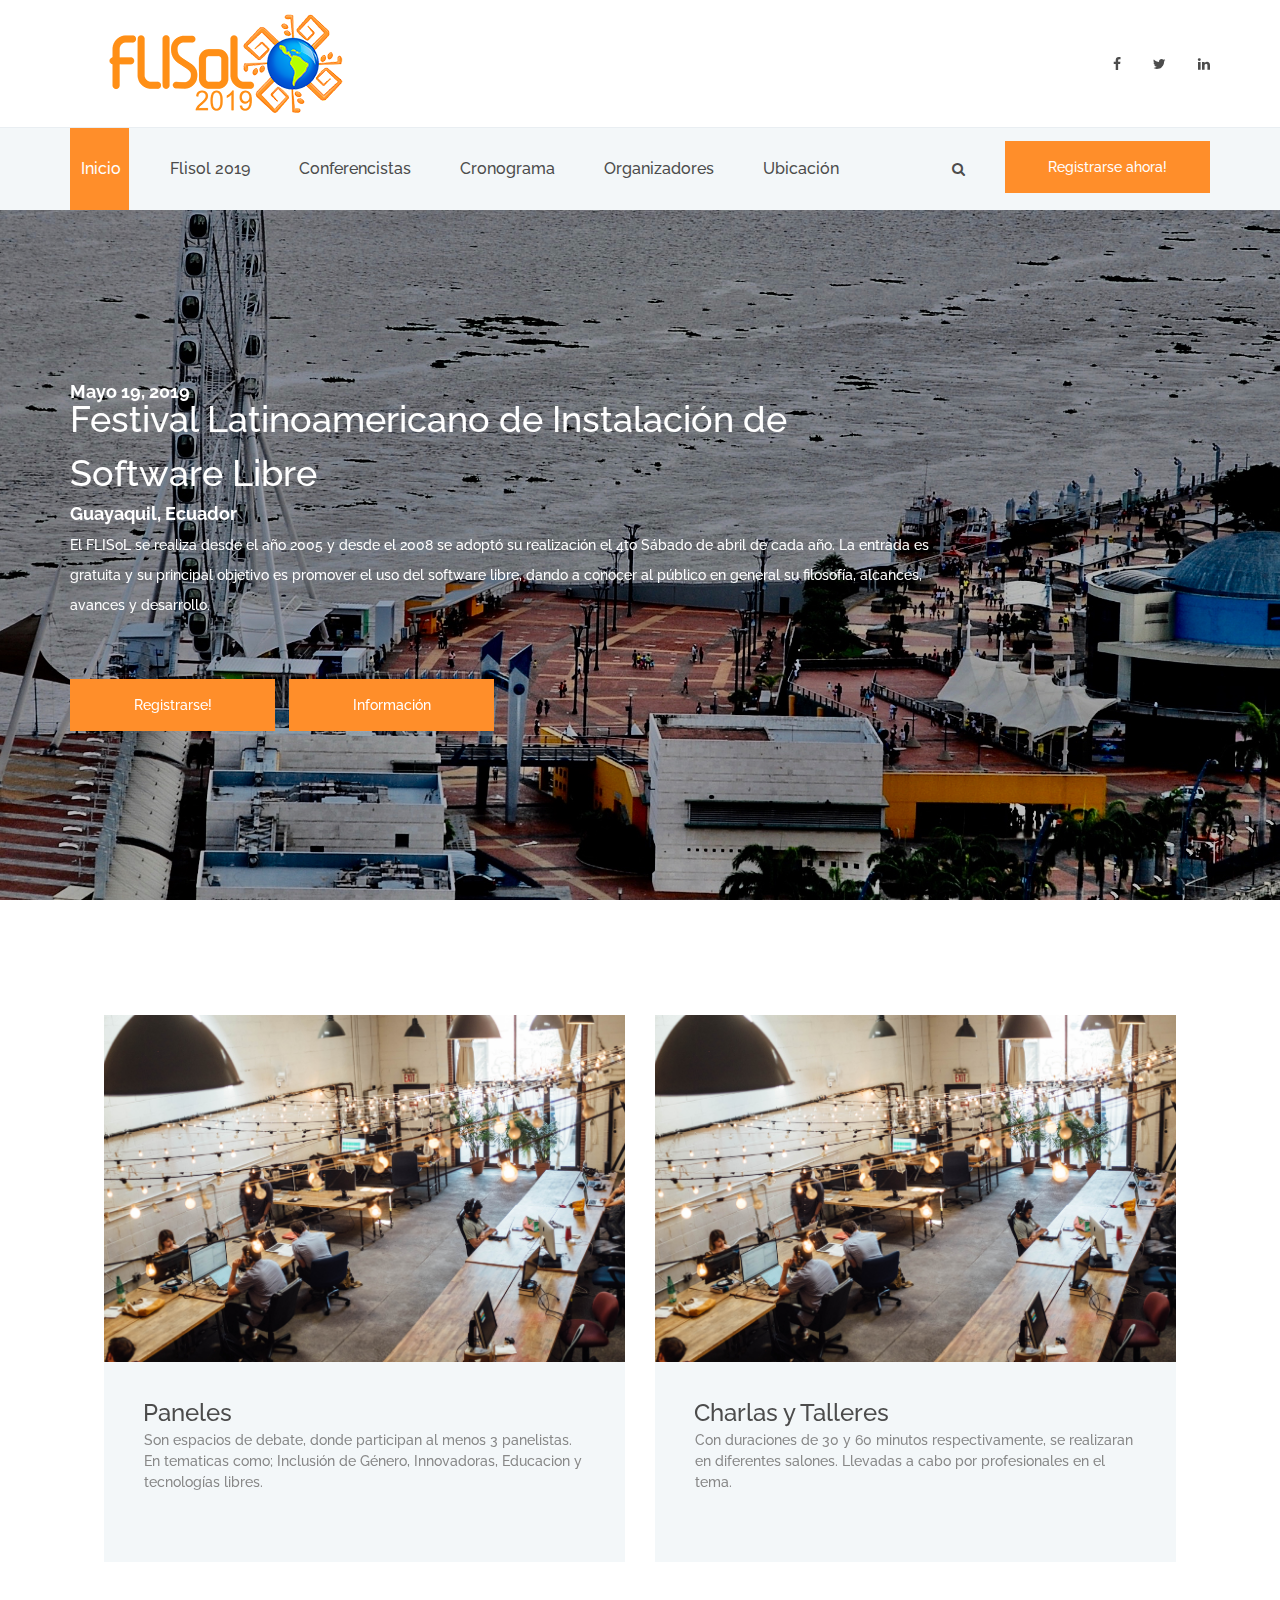
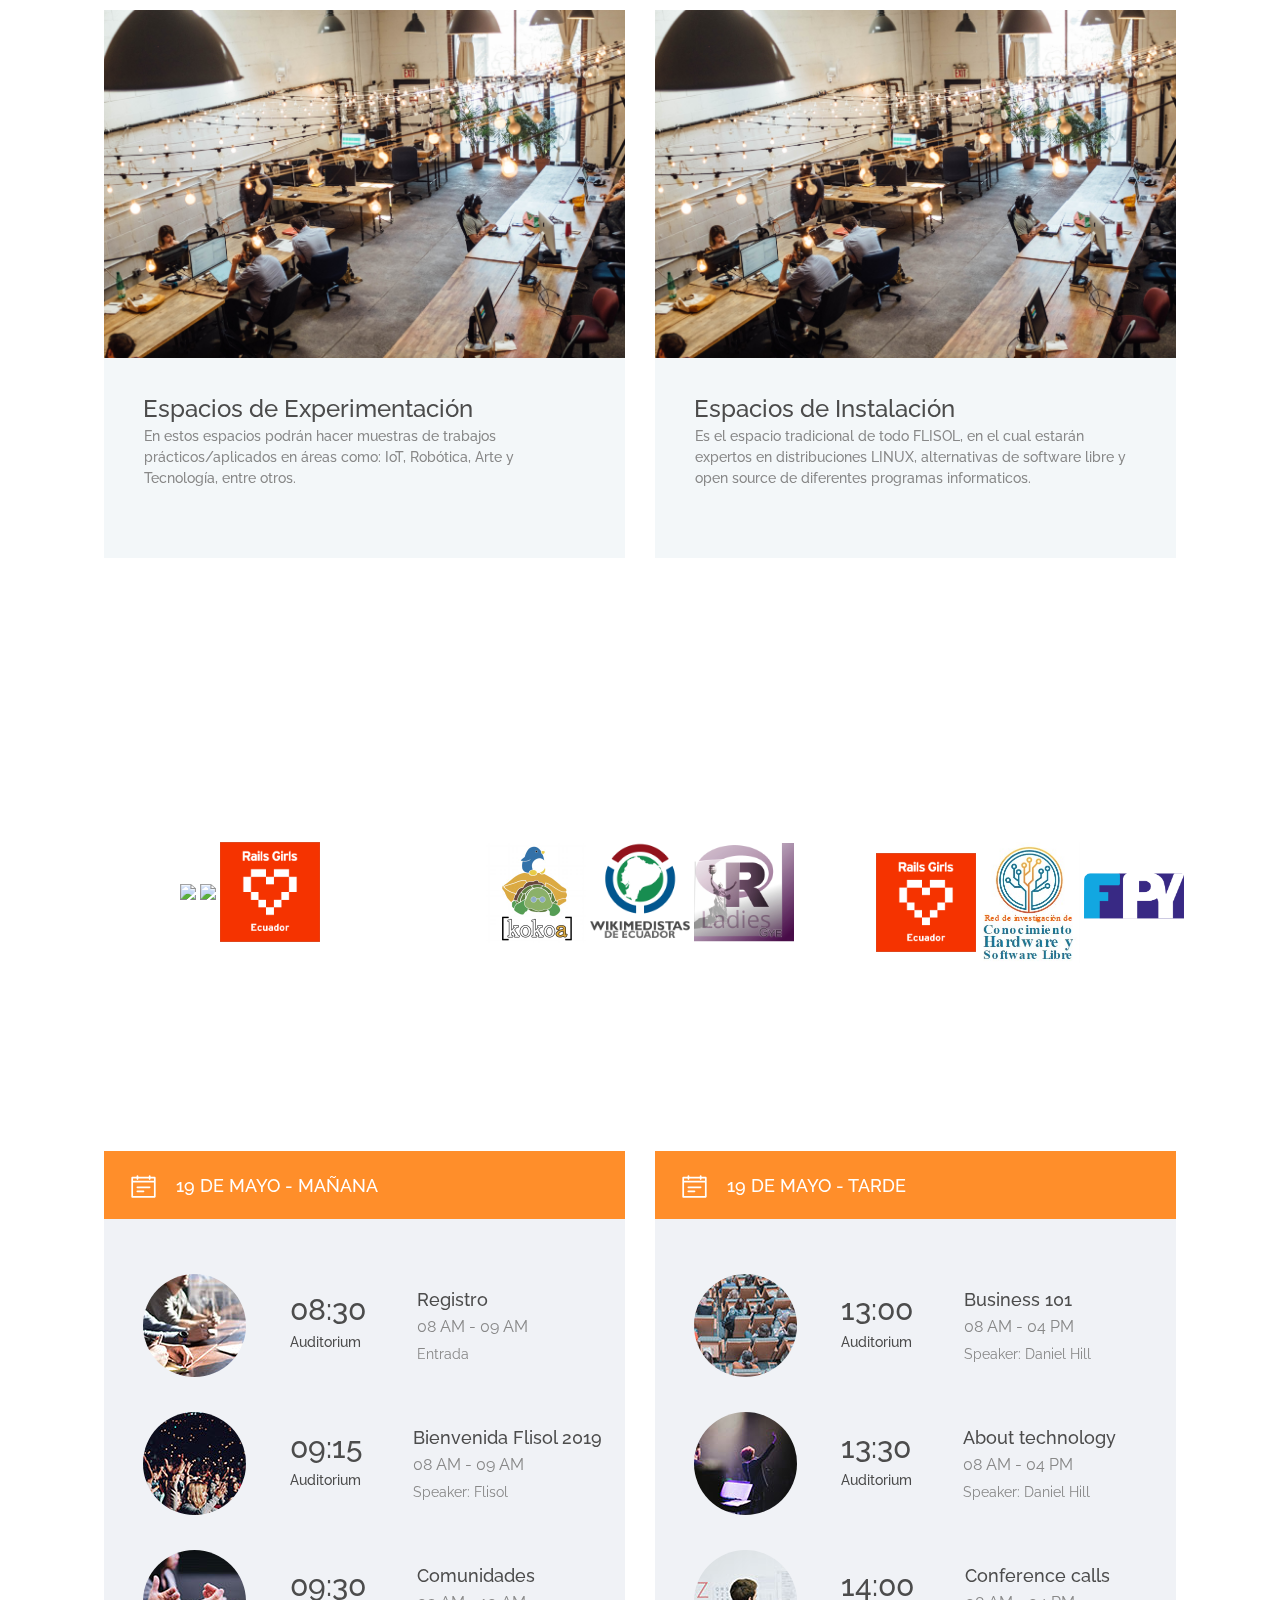
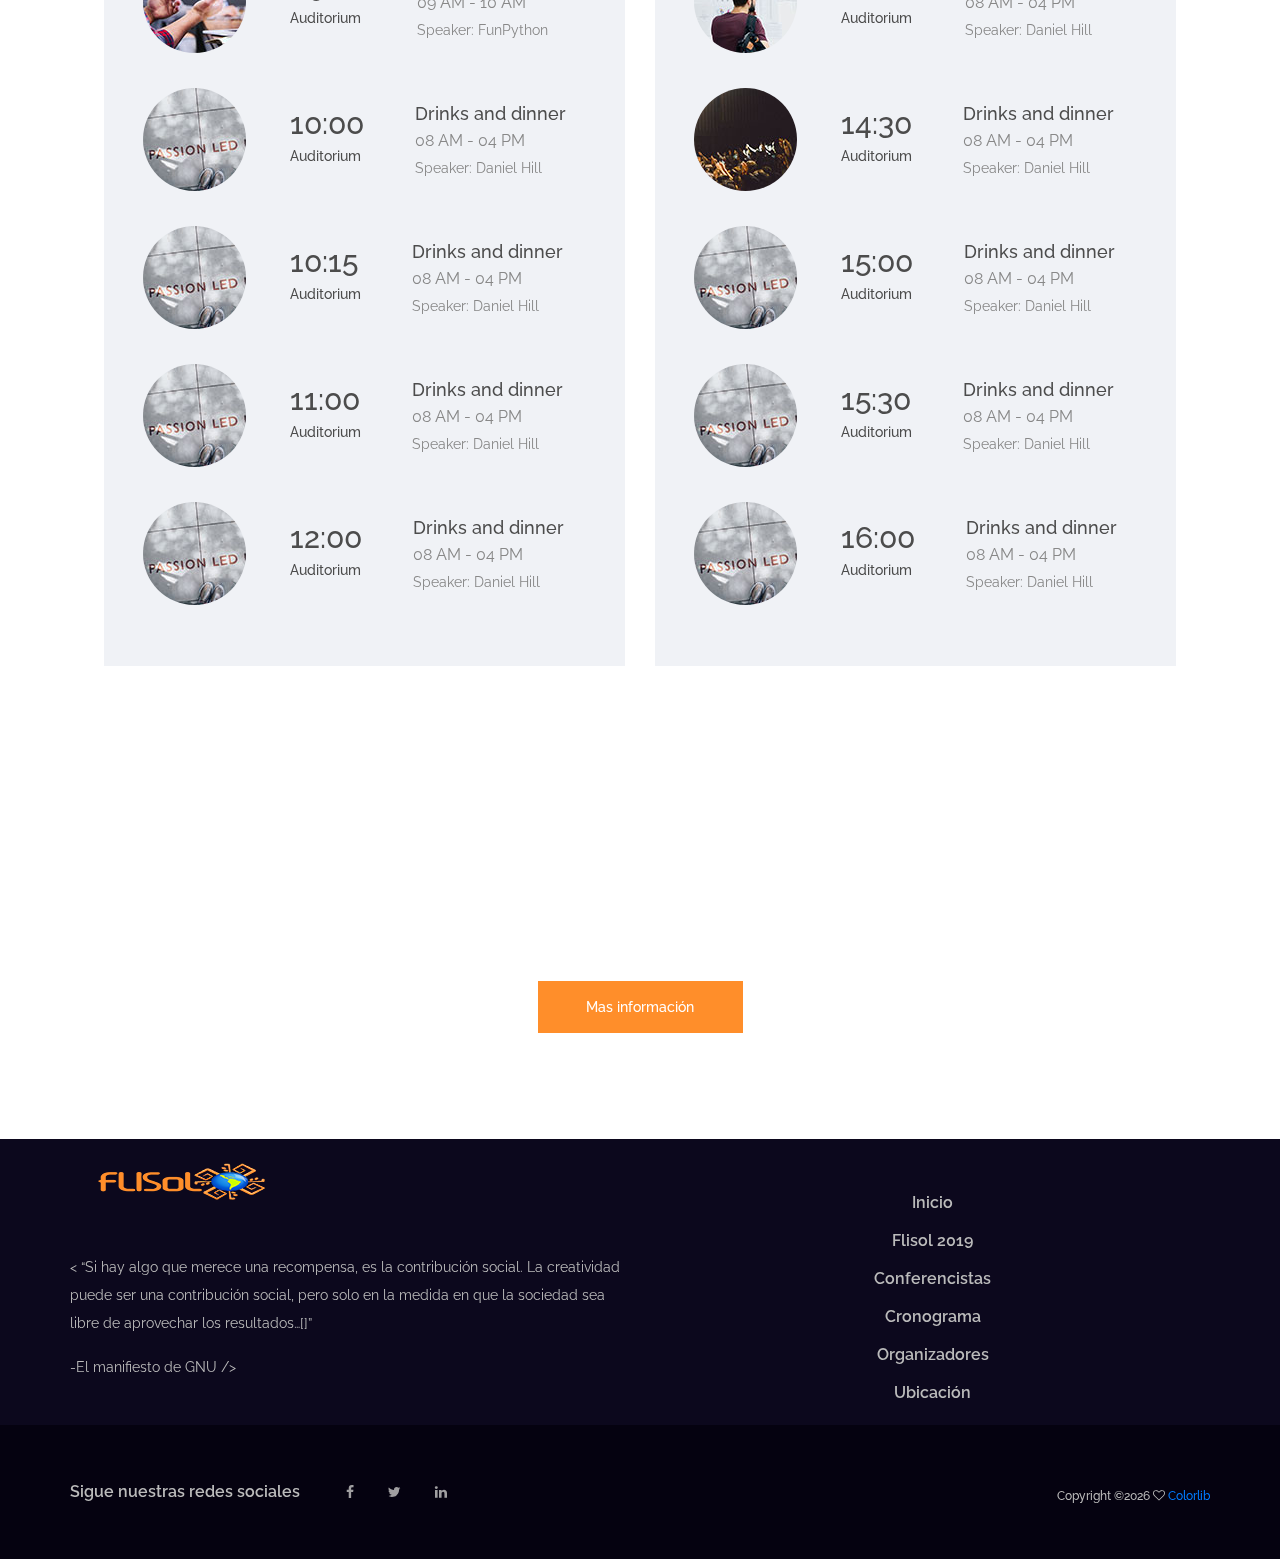
==== index.html @ 038b8312 "logo" ====
<!DOCTYPE html>
<html lang="en">
<head>
<title>Flisol 2019</title>
<meta charset="utf-8">
<meta http-equiv="X-UA-Compatible" content="IE=edge">
<meta name="description" content="Conference project">
<meta name="viewport" content="width=device-width, initial-scale=1">
<link rel="stylesheet" type="text/css" href="styles/bootstrap4/bootstrap.min.css">
<link href="plugins/font-awesome-4.7.0/css/font-awesome.min.css" rel="stylesheet" type="text/css">
<link rel="stylesheet" type="text/css" href="plugins/OwlCarousel2-2.2.1/owl.carousel.css">
<link rel="stylesheet" type="text/css" href="plugins/OwlCarousel2-2.2.1/owl.theme.default.css">
<link rel="stylesheet" type="text/css" href="plugins/OwlCarousel2-2.2.1/animate.css">
<link rel="stylesheet" type="text/css" href="styles/main_styles.css">
<link rel="stylesheet" type="text/css" href="styles/responsive.css">
</head>
<body>

<div class="super_container">

	<!-- Menu -->

	<div class="menu trans_500">
		<div class="menu_content d-flex flex-column align-items-center justify-content-center text-center">
			<div class="menu_close_container"><div class="menu_close"></div></div>
			<div class="logo menu_logo">
				<a href="#">
					<div class="logo_container d-flex flex-row align-items-start justify-content-start">
						<!--<div class="logo_image"><div><img src="images/logo.png" alt=""></div></div>-->
						<div class="logo_content">
							<div class="logo_text logo_text_not_ie" align="center">FLISOL 2019</div>
							<div class="logo_sub" align="center">GYE,ECUADOR</div>
						</div>
					</div>
				</a>
			</div>
			<ul>
				<li class="menu_item"><a href="index.html">Inicio</a></li>
				<li class="menu_item"><a href="flisol.html">Flisol</a></li>
				<li class="menu_item"><a href="conferencias.html">Conferencistas</a></li>
				<li class="menu_item"><a href="cronograma.html">Cronograma</a></li>
				<li class="menu_item"><a href="organizadores.html">Organizadores</a></li>
				<li class="menu_item"><a href="ubicacion.html">Ubicación</a></li>
			</ul>
		</div>
		<div class="menu_social">
			<div class="menu_social_title">Follow uf on Social Media</div>
			<ul>
				<li><a href="#"><i class="fa fa-facebook" aria-hidden="true"></i></a></li>
				<li><a href="#"><i class="fa fa-twitter" aria-hidden="true"></i></a></li>
				<li><a href="#"><i class="fa fa-linkedin" aria-hidden="true"></i></a></li>
			</ul>
		</div>
	</div>
	
	<!-- Home -->

	<div class="home">
		<!-- <div class="home_background" style="background-image: url(images/index.jpg)"></div> -->
		<div class="parallax_background parallax-window" data-parallax="scroll" data-image-src="images/index.jpg" data-speed="0.8"></div>

		<!-- Header -->

		<header class="header" id="header">
			<div>
				<div class="header_top">
					<div class="container">
						<div class="row">
							<div class="col">
								<div class="header_top_content d-flex flex-row align-items-center justify-content-start">
									<div>
										<a href="#">
											<div class="logo_container d-flex flex-row align-items-start justify-content-start">
												<!--<div class="logo_image"><div><img src="images/logo.png" alt=""></div></div>-->
												<div class="logo_content">
                                                    <div class="logo_text"><div><img src="images/1/FLISoL%20Ecuador.png" alt=""></div></div>
													<!--<div id="logo_text" class="logo_text logo_text_not_ie">FLISOL 2019</div>-->
													<!--<div class="logo_sub" align="center">Mayo 19, 2019 - GYE, ECUADOR</div>-->
												</div>
											</div>
										</a>	
									</div>
									<div class="header_social ml-auto">
										<ul>
											<!--<li><a href="#"><i class="fa fa-pinterest" aria-hidden="true"></i></a></li>-->
											<li><a href="#"><i class="fa fa-facebook" aria-hidden="true"></i></a></li>
											<li><a href="#"><i class="fa fa-twitter" aria-hidden="true"></i></a></li>
											<!--<li><a href="#"><i class="fa fa-dribbble" aria-hidden="true"></i></a></li>-->
											<!--<li><a href="#"><i class="fa fa-behance" aria-hidden="true"></i></a></li>-->
											<li><a href="#"><i class="fa fa-linkedin" aria-hidden="true"></i></a></li>
										</ul>
									</div>
									<div class="hamburger ml-auto"><i class="fa fa-bars" aria-hidden="true"></i></div>
								</div>
							</div>
						</div>
					</div>
				</div>
				<div class="header_nav" id="header_nav_pin">
					<div class="header_nav_inner">
						<div class="header_nav_container">
							<div class="container">
								<div class="row">
									<div class="col">
										<div class="header_nav_content d-flex flex-row align-items-center justify-content-start">
											<nav class="main_nav">
												<ul>
													<li class="active"><a href="index.html">Inicio</a></li>
													<li><a href="flisol.html">Flisol 2019</a></li>
													<li><a href="conferencias.html">Conferencistas</a></li>
													<li><a href="cronograma.html">Cronograma</a></li>
													<li><a href="organizadores.html">Organizadores</a></li>
													<li><a href="ubicacion.html">Ubicación</a></li>
												</ul>
											</nav>
											<div class="header_extra ml-auto">
												<div class="header_search"><i class="fa fa-search" aria-hidden="true"></i></div>
												<div class="button header_button"><a href="#">Registrarse ahora!</a></div>
											</div>
										</div>
									</div>
								</div>
							</div>
						</div>
						<div class="search_container">
							<div class="container">
								<div class="row">
									<div class="col">
										<div class="search_content d-flex flex-row align-items-center justify-content-end">
											<form action="#" id="search_container_form" class="search_container_form">
												<input type="text" class="search_container_input" placeholder="Search" required="required">
												<button class="search_container_button"><i class="fa fa-search" aria-hidden="true"></i></button>
											</form>
										</div>
									</div>
								</div>
							</div>
						</div>
					</div>
				</div>	
			</div>
		</header>

		<div class="home_content_container">
			<div class="container">
				<div class="row">
					<div class="col">
						<div class="home_content">
							<div class="home_date">Mayo 19, 2019</div>
							<div class="home_location">Festival Latinoamericano de Instalación de Software Libre</div>
							<div class="home_date">Guayaquil, Ecuador</div>
							<div class="home_text">El FLISoL se realiza desde el año 2005 y desde el 2008 se adoptó su realización el 4to Sábado de abril de cada año. La entrada es gratuita y su principal objetivo es promover el uso del software libre, dando a conocer al público en general su filosofía, alcances, avances y desarrollo. </div>
							<div class="home_buttons">
								<div class="button home_button"><a href="#">Registrarse!</a></div>
								<div class="button home_button"><a href="#">Información</a></div>
							</div>
						</div>
					</div>
				</div>
			</div>
		</div>
	</div>

	<!-- Intro -->

	<div class="intro">
		<div class="intro_content d-flex flex-row flex-wrap align-items-start justify-content-between">

			<!-- Intro Item -->
			<div class="intro_item">
				<div class="intro_image"><img src="images/comunidades/fondo_coworking.jpg" alt=""></div>
				<div class="intro_body">
					<div class="intro_title"><a href="#">Paneles</a></div>
					<div class="intro_subtitle">Son espacios de debate, donde participan al menos 3 panelistas. En tematicas como; Inclusión de Género, Innovadoras, Educacion y tecnologías libres.</div>
				</div>
			</div>

			<!-- Intro Item -->
            <!--
			<div class="intro_item">
				<div class="intro_image"><img src="images/intro_2.jpg" alt=""></div>
				<div class="intro_body">
					<div class="intro_title"><a href="#">Supersessions</a></div>
					<div class="intro_subtitle">Donec quis metus ac arcu luctus accumsan.</div>
				</div>
			</div>-->

			<!-- Intro Item -->
			<div class="intro_item">
				<div class="intro_image"><img src="images/comunidades/fondo_coworking.jpg" alt=""></div>
				<div class="intro_body">
					<div class="intro_title"><a href="#">Charlas y Talleres</a></div>
					<div class="intro_subtitle">Con duraciones de 30 y 60 minutos respectivamente, se realizaran en diferentes salones. Llevadas a cabo por profesionales en el tema.</div>
				</div>
			</div>

			<!-- Intro Item -->
			<div class="intro_item">
				<div class="intro_image"><img src="images/comunidades/fondo_coworking.jpg" alt=""></div>
				<div class="intro_body">
					<div class="intro_title"><a href="#">Espacios de Experimentación</a></div>
					<div class="intro_subtitle">En estos espacios podrán hacer muestras de trabajos prácticos/aplicados en áreas como: IoT, Robótica, Arte y Tecnología, entre otros. </div>
				</div>
			</div>

			<!-- Intro Item -->
            <!--
			<div class="intro_item">
				<div class="intro_image"><img src="images/intro_5.jpg" alt=""></div>
				<div class="intro_body">
					<div class="intro_title"><a href="#">Directory</a></div>
					<div class="intro_subtitle">Donec quis metus ac arcu luctus accumsan.</div>
				</div>
			</div>-->

			<!-- Intro Item -->
			<div class="intro_item">
				<div class="intro_image"><img src="images/comunidades/fondo_coworking.jpg" alt=""></div>
				<div class="intro_body">
					<div class="intro_title"><a href="#">Espacios de Instalación</a></div>
					<div class="intro_subtitle">Es el espacio tradicional de todo FLISOL, en el cual estarán expertos en distribuciones LINUX, alternativas de software libre y open source de diferentes programas informaticos.</div>
				</div>
			</div>

		</div>
	</div>

	<!-- Pricing  <img class="pricing_price"width="30" height="auto" src="images/funpythonlogo.png"/>
  <div class="col-lg-4 pricing_col">
					<div class="pricing_item">
-->

	<div class="pricing">
		<div class="parallax_background parallax-window" data-parallax="scroll" data-image-src="images/pricing.jpg" data-speed="0.8"></div>
		<div class="container">
			<div class="row">
				<div class="col text-center">
					<div class="pricing_section_title">Comunidades</div>
				</div>
			</div>
			<div class="row pricing_row " >
                <div class="col-lg-4 pricing_col " align="center">
					<img width="100" height="auto" src="images/Comunidades/FunPython_logo.png"/>
                    <img width="100" height="auto" src="images/Comunidades/rich.png"/>
                    <img width="100" height="auto" src="images/comunidades/Rails-logo.png"/>
                </div>
                <div class="col-lg-4 pricing_col" align="center">
                    <img width="100" height="auto" src="images/comunidades/kokoa_logo.jpg"/>
                <img width="100" height="auto" src="images/comunidades/Wikimedistas de Ecuador PNG.png"/>
                <img width="100" height="auto" src="images/comunidades/Rladies_2.jpg"/></div>
                
                <div class="col-lg-4 pricing_col" align="center">
                    <img width="100" height="auto" src="images/comunidades/Rails-logo.png"/>
                <img width="100" height="auto" src="images/comunidades/rich.png"/>
                    <img width="100" height="auto" src="images/comunidades/FunPython_logo.png"/></div>
				<!-- Pricing Item -->
				
			</div>
		</div>
	</div>

	<!-- Calendar -->

	<div class="calendar">
		<div class="container reset_container">
			<div class="row">
				<div class="col-xl-6 calendar_col">
					<div class="calendar_container">
						<div class="calendar_title_bar d-flex flex-row align-items-center justify-content-start">
							<div><div class="calendar_icon"><img src="images/calendar.svg" alt=""></div></div>
							<div class="calendar_title">19 de mayo - Mañana</div>
						</div>
						<div class="calendar_items">
							
							<!-- Calendar Item -->
							<div class="calendar_item d-flex flex-row align-items-center justify-content-start">
								<div><div class="calendar_item_image"><img src="images/event_1.jpg" alt=""></div></div>
								<div class="calendar_item_time">
									<div>08:30</div>
									<div>Auditorium</div>
								</div>
								<div class="calendar_item_text">
									<div>Registro</div>
									<div>08 AM - 09 AM</div>
									<div>Entrada</div>
								</div>
							</div>

							<!-- Calendar Item -->
							<div class="calendar_item d-flex flex-row align-items-center justify-content-start">
								<div><div class="calendar_item_image"><img src="images/event_2.jpg" alt=""></div></div>
								<div class="calendar_item_time">
									<div>09:15</div>
									<div>Auditorium</div>
								</div>
								<div class="calendar_item_text">
									<div>Bienvenida Flisol 2019</div>
									<div>08 AM - 09 AM</div>
									<div>Speaker: Flisol</div>
								</div>
							</div>

							<!-- Calendar Item -->
							<div class="calendar_item d-flex flex-row align-items-center justify-content-start">
								<div><div class="calendar_item_image"><img src="images/event_3.jpg" alt=""></div></div>
								<div class="calendar_item_time">
									<div>09:30</div>
									<div>Auditorium</div>
								</div>
								<div class="calendar_item_text">
									<div>Comunidades</div>
									<div>09 AM - 10 AM</div>
									<div>Speaker: FunPython</div>
								</div>
							</div>

							<!-- Calendar Item -->
							<div class="calendar_item d-flex flex-row align-items-center justify-content-start">
								<div><div class="calendar_item_image"><img src="images/event_4.jpg" alt=""></div></div>
								<div class="calendar_item_time">
									<div>10:00</div>
									<div>Auditorium</div>
								</div>
								<div class="calendar_item_text">
									<div>Drinks and dinner</div>
									<div>08 AM - 04 PM</div>
									<div>Speaker: Daniel Hill</div>
								</div>
							</div>
                            
                            <!-- Calendar Item -->
							<div class="calendar_item d-flex flex-row align-items-center justify-content-start">
								<div><div class="calendar_item_image"><img src="images/event_4.jpg" alt=""></div></div>
								<div class="calendar_item_time">
									<div>10:15</div>
									<div>Auditorium</div>
								</div>
								<div class="calendar_item_text">
									<div>Drinks and dinner</div>
									<div>08 AM - 04 PM</div>
									<div>Speaker: Daniel Hill</div>
								</div>
							</div>
                            
                            <!-- Calendar Item -->
							<div class="calendar_item d-flex flex-row align-items-center justify-content-start">
								<div><div class="calendar_item_image"><img src="images/event_4.jpg" alt=""></div></div>
								<div class="calendar_item_time">
									<div>11:00</div>
									<div>Auditorium</div>
								</div>
								<div class="calendar_item_text">
									<div>Drinks and dinner</div>
									<div>08 AM - 04 PM</div>
									<div>Speaker: Daniel Hill</div>
								</div>
							</div>
                            
                            <!-- Calendar Item -->
							<div class="calendar_item d-flex flex-row align-items-center justify-content-start">
								<div><div class="calendar_item_image"><img src="images/event_4.jpg" alt=""></div></div>
								<div class="calendar_item_time">
									<div>12:00</div>
									<div>Auditorium</div>
								</div>
								<div class="calendar_item_text">
									<div>Drinks and dinner</div>
									<div>08 AM - 04 PM</div>
									<div>Speaker: Daniel Hill</div>
								</div>
							</div>

						</div>
					</div>
				</div>

				<div class="col-xl-6 calendar_col">
					<div class="calendar_container">
						<div class="calendar_title_bar d-flex flex-row align-items-center justify-content-start">
							<div><div class="calendar_icon"><img src="images/calendar.svg" alt=""></div></div>
							<div class="calendar_title">19 de mayo - Tarde</div>
						</div>
						<div class="calendar_items">
							
							<!-- Calendar Item -->
							<div class="calendar_item d-flex flex-row align-items-center justify-content-start">
								<div><div class="calendar_item_image"><img src="images/event_5.jpg" alt=""></div></div>
								<div class="calendar_item_time">
									<div>13:00</div>
									<div>Auditorium</div>
								</div>
								<div class="calendar_item_text">
									<div>Business 101</div>
									<div>08 AM - 04 PM</div>
									<div>Speaker: Daniel Hill</div>
								</div>
							</div>

							<!-- Calendar Item -->
							<div class="calendar_item d-flex flex-row align-items-center justify-content-start">
								<div><div class="calendar_item_image"><img src="images/event_6.jpg" alt=""></div></div>
								<div class="calendar_item_time">
									<div>13:30</div>
									<div>Auditorium</div>
								</div>
								<div class="calendar_item_text">
									<div>About technology</div>
									<div>08 AM - 04 PM</div>
									<div>Speaker: Daniel Hill</div>
								</div>
							</div>

							<!-- Calendar Item -->
							<div class="calendar_item d-flex flex-row align-items-center justify-content-start">
								<div><div class="calendar_item_image"><img src="images/event_7.jpg" alt=""></div></div>
								<div class="calendar_item_time">
									<div>14:00</div>
									<div>Auditorium</div>
								</div>
								<div class="calendar_item_text">
									<div>Conference calls</div>
									<div>08 AM - 04 PM</div>
									<div>Speaker: Daniel Hill</div>
								</div>
							</div>

							<!-- Calendar Item -->
							<div class="calendar_item d-flex flex-row align-items-center justify-content-start">
								<div><div class="calendar_item_image"><img src="images/event_8.jpg" alt=""></div></div>
								<div class="calendar_item_time">
									<div>14:30</div>
									<div>Auditorium</div>
								</div>
								<div class="calendar_item_text">
									<div>Drinks and dinner</div>
									<div>08 AM - 04 PM</div>
									<div>Speaker: Daniel Hill</div>
								</div>
							</div>
                            
                            <!-- Calendar Item -->
							<div class="calendar_item d-flex flex-row align-items-center justify-content-start">
								<div><div class="calendar_item_image"><img src="images/event_4.jpg" alt=""></div></div>
								<div class="calendar_item_time">
									<div>15:00</div>
									<div>Auditorium</div>
								</div>
								<div class="calendar_item_text">
									<div>Drinks and dinner</div>
									<div>08 AM - 04 PM</div>
									<div>Speaker: Daniel Hill</div>
								</div>
							</div>
                            
                            <!-- Calendar Item -->
							<div class="calendar_item d-flex flex-row align-items-center justify-content-start">
								<div><div class="calendar_item_image"><img src="images/event_4.jpg" alt=""></div></div>
								<div class="calendar_item_time">
									<div>15:30</div>
									<div>Auditorium</div>
								</div>
								<div class="calendar_item_text">
									<div>Drinks and dinner</div>
									<div>08 AM - 04 PM</div>
									<div>Speaker: Daniel Hill</div>
								</div>
							</div>
                            
                            <!-- Calendar Item -->
							<div class="calendar_item d-flex flex-row align-items-center justify-content-start">
								<div><div class="calendar_item_image"><img src="images/event_4.jpg" alt=""></div></div>
								<div class="calendar_item_time">
									<div>16:00</div>
									<div>Auditorium</div>
								</div>
								<div class="calendar_item_text">
									<div>Drinks and dinner</div>
									<div>08 AM - 04 PM</div>
									<div>Speaker: Daniel Hill</div>
								</div>
							</div>

						</div>
					</div>
				</div>

			</div>
		</div>
	</div>

	<!-- Call to action -->

	<div class="cta">
		<div class="parallax_background parallax-window" data-parallax="scroll" data-image-src="images/cta_1.jpg" data-speed="0.8"></div>
		<div class="container">
			<div class="row">
				<div class="col">
					<div class="cta_content text-center">
						<div class="cta_title">Aplica ahora!</div>
						<div class="button cta_button"><a href="#">Mas información</a></div>
					</div>
				</div>
			</div>
		</div>
	</div>

	<!-- Footer -->

	<footer class="footer">
		<div class="footer_content">
			<div class="container">
				<div class="row">
					
					<!-- Footer Column -->
					<div class="col-lg-6 footer_col">
						<div class="footer_about">
							<div>
								<a href="#">
									<div class="logo_container d-flex flex-row align-items-start justify-content-start">
												<!--<div class="logo_image"><div><img src="images/logo.png" alt=""></div></div>-->
												<div class="logo_content">
                                                    <div class="logo_text"><div><img src="images/logo.png" alt=""></div></div>
													<!--<div id="logo_text" class="logo_text logo_text_not_ie">FLISOL 2019</div>-->
													<!--<div class="logo_sub" align="center">Mayo 19, 2019 - GYE, ECUADOR</div>-->
												</div>
											</div>
								</a>	
							</div>
							<div class="footer_about_text">
								<p> < “Si hay algo que merece una recompensa, es la contribución social. La creatividad puede ser una contribución social, pero solo en la medida en que la sociedad sea libre de aprovechar los resultados…[]”</p>
								<p>-El manifiesto de GNU /> </p>
							</div>
						</div>
					</div>

					<!-- Footer Column -->
					<div class="col-lg-6 footer_col" align="center">
						<div class="footer_links">
							<ul>
								<li><a href="#">Inicio</a></li>
								<li><a href="#">Flisol 2019</a></li>
								<li><a href="#">Conferencistas</a></li>
								<li><a href="#">Cronograma</a></li>
								<li><a href="#">Organizadores</a></li>
								<li><a href="#">Ubicación</a></li>
							</ul>
						</div>
					</div>

					<!-- Footer Column -->
					
					<!-- Footer Column -->
					
				</div>
			</div>
		</div>
		<div class="footer_extra">
			<div class="container">
				<div class="row">
					<div class="col">
						<div class="footer_extra_content d-flex flex-lg-row flex-column align-items-lg-center align-items-start justify-content-lg-start justify-content-center">
							<div class="footer_social">
								<div class="footer_social_title">Sigue nuestras redes sociales</div>
								<ul class="footer_social_list">
									
									<li><a href="#"><i class="fa fa-facebook" aria-hidden="true"></i></a></li>
									<li><a href="#"><i class="fa fa-twitter" aria-hidden="true"></i></a></li>
									
									<li><a href="#"><i class="fa fa-linkedin" aria-hidden="true"></i></a></li>
								</ul>
							</div>
							<div class="footer_extra_right ml-lg-auto text-lg-right">
								
								<div class="copyright"><!-- Link back to Colorlib can't be removed. Template is licensed under CC BY 3.0. -->
Copyright &copy;<script>document.write(new Date().getFullYear());</script>  <i class="fa fa-heart-o" aria-hidden="true"></i> <a href="https://colorlib.com" target="_blank">Colorlib</a>
<!-- Link back to Colorlib can't be removed. Template is licensed under CC BY 3.0. --></div>
							</div>
						</div>
					</div>
				</div>
			</div>
		</div>
	</footer>
		
</div>

<script src="js/jquery-3.2.1.min.js"></script>
<script src="styles/bootstrap4/popper.js"></script>
<script src="styles/bootstrap4/bootstrap.min.js"></script>
<script src="plugins/OwlCarousel2-2.2.1/owl.carousel.js"></script>
<script src="plugins/easing/easing.js"></script>
<script src="plugins/parallax-js-master/parallax.min.js"></script>
<script src="js/custom.js"></script>
</body>
</html>
---- styles/main_styles.css ----
@charset "utf-8";
/* CSS Document */

/******************************

[Table of Contents]

1. Fonts
2. Body and some general stuff
3. Menu
4. Home
	4.1 Header
5. Intro
6. Pricing
7. Calendar
8. Call to action
9. Footer



******************************/

/***********
1. Fonts
***********/

@import url('https://fonts.googleapis.com/css?family=Raleway:300,400,400i,500,600,700,800,900');

/*********************************
2. Body and some general stuff
*********************************/

*
{
	margin: 0;
	padding: 0;
	-webkit-font-smoothing: antialiased;
	-webkit-text-shadow: rgba(0,0,0,.01) 0 0 1px;
	text-shadow: rgba(0,0,0,.01) 0 0 1px;
}
body
{
	font-family: 'Raleway', sans-serif;
	font-size: 14px;
	font-weight: 400;
	background: #FFFFFF;
	color: #a5a5a5;
}
div
{
	display: block;
	position: relative;
	-webkit-box-sizing: border-box;
    -moz-box-sizing: border-box;
    box-sizing: border-box;
}
ul
{
	list-style: none;
	margin-bottom: 0px;
}
p
{
	font-family: 'Raleway', sans-serif;
	font-size: 14px;
	line-height: 2;
	font-weight: 400;
	color: #929191;
	-webkit-font-smoothing: antialiased;
	-webkit-text-shadow: rgba(0,0,0,.01) 0 0 1px;
	text-shadow: rgba(0,0,0,.01) 0 0 1px;
}
p a
{
	display: inline;
	position: relative;
	color: inherit;
	border-bottom: solid 1px #ffa07f;
	-webkit-transition: all 200ms ease;
	-moz-transition: all 200ms ease;
	-ms-transition: all 200ms ease;
	-o-transition: all 200ms ease;
	transition: all 200ms ease;
}
p:last-of-type
{
	margin-bottom: 0;
}
a
{
	-webkit-transition: all 200ms ease;
	-moz-transition: all 200ms ease;
	-ms-transition: all 200ms ease;
	-o-transition: all 200ms ease;
	transition: all 200ms ease;
}
a, a:hover, a:visited, a:active, a:link
{
	text-decoration: none;
	-webkit-font-smoothing: antialiased;
	-webkit-text-shadow: rgba(0,0,0,.01) 0 0 1px;
	text-shadow: rgba(0,0,0,.01) 0 0 1px;
}
p a:active
{
	position: relative;
	color: #FF6347;
}
p a:hover
{
	color: #FFFFFF;
	background: #ffa07f;
}
p a:hover::after
{
	opacity: 0.2;
}
::selection
{
	background: #ff8e2a;
	color: #FFFFFF;
}
p::selection
{
	
}
h1{font-size: 48px;}
h2{font-size: 36px;}
h3{font-size: 24px;}
h4{font-size: 18px;}
h5{font-size: 14px;}
h1, h2, h3, h4, h5, h6
{
	font-family: 'Raleway', sans-serif;
	-webkit-font-smoothing: antialiased;
	-webkit-text-shadow: rgba(0,0,0,.01) 0 0 1px;
	text-shadow: rgba(0,0,0,.01) 0 0 1px;
}
h1::selection, 
h2::selection, 
h3::selection, 
h4::selection, 
h5::selection, 
h6::selection
{
	
}
.form-control
{
	color: #db5246;
}
section
{
	display: block;
	position: relative;
	box-sizing: border-box;
}
.clear
{
	clear: both;
}
.clearfix::before, .clearfix::after
{
	content: "";
	display: table;
}
.clearfix::after
{
	clear: both;
}
.clearfix
{
	zoom: 1;
}
.float_left
{
	float: left;
}
.float_right
{
	float: right;
}
.trans_200
{
	-webkit-transition: all 200ms ease;
	-moz-transition: all 200ms ease;
	-ms-transition: all 200ms ease;
	-o-transition: all 200ms ease;
	transition: all 200ms ease;
}
.trans_300
{
	-webkit-transition: all 300ms ease;
	-moz-transition: all 300ms ease;
	-ms-transition: all 300ms ease;
	-o-transition: all 300ms ease;
	transition: all 300ms ease;
}
.trans_400
{
	-webkit-transition: all 400ms ease;
	-moz-transition: all 400ms ease;
	-ms-transition: all 400ms ease;
	-o-transition: all 400ms ease;
	transition: all 400ms ease;
}
.trans_500
{
	-webkit-transition: all 500ms ease;
	-moz-transition: all 500ms ease;
	-ms-transition: all 500ms ease;
	-o-transition: all 500ms ease;
	transition: all 500ms ease;
}
.fill_height
{
	height: 100%;
}
.super_container
{
	width: 100%;
	overflow: hidden;
}
.prlx_parent
{
	overflow: hidden;
}
.prlx
{
	height: 130% !important;
}
.parallax-window
{
    min-height: 400px;
    background: transparent;
}
.parallax_background
{
	position: absolute;
	top: 0;
	left: 0;
	width: 100%;
	height: 100%;
}
.nopadding
{
	padding: 0px !important;
}
.reset_container
{
	max-width: 100%;
	padding-left: 0;
	padding-right: 0;
}
.button
{
	width: 205px;
	height: 52px;
	text-align: center;
	overflow: hidden;
	margin-bottom: 5px;
}
.button::before
{
	display: block;
	position: absolute;
	top: 0;
	left: 0;
	width: 200%;
	height: 100%;
	content: '';
	background-color: #ff8e2a;
	background-image: linear-gradient(to right, #ff8e2a, #ff8e2a, #ff8e2a);
	background: #ff8e2a;
	background: linear-gradient(to right, #ff8e2a, #ff8e2a, #ff8e2a);
	-webkit-transition: all 200ms ease;
	-moz-transition: all 200ms ease;
	-ms-transition: all 200ms ease;
	-o-transition: all 200ms ease;
	transition: all 200ms ease;
}
.button a
{
	display: block;
	position: relative;
	line-height: 52px;
	font-size: 14px;
	font-weight: 500;
	color: #FFFFFF;
	z-index: 1;
}
.button:hover::before
{
	left: -100%;
}

/*********************************
3. Menu
*********************************/

.menu
{
	position: fixed;
	width: 100vw;
	height: 100vh;
	background-color: #ff8e2a;
	background-image: linear-gradient(to right, #ff8e2a, #ff8e2a);
	background: #ff8e2a;
	background: linear-gradient(to right, #ff8e2a, #ff8e2a);
	z-index: 101;
	opacity: 0;
	visibility: hidden;
}
.menu.active
{
	opacity: 0.98;
	visibility: visible;
}
.menu_content
{
	width: 100%;
	height: 100%;
}
.menu_item
{
	position: relative;
	margin-bottom: 3px;
}
.menu_item:last-child
{
	margin-bottom: 0px;
}
.menu_logo
{
	margin-bottom: 38px;
}
.menu_logo a img
{
	
}
.menu_logo .logo_text,
.menu_logo .logo_sub
{
	color: #FFFFFF;
}
.menu_item a
{
	display: inline-block;
	position: relative;
	font-size: 30px;
	color: #FFFFFF;
	font-weight: 500;
}
.menu_item a::after
{
	display: block;
	position: absolute;
	top: 52%;
	left: 0;
	width: 0;
	height: 4px;
	background: #FFFFFF;
	letter-spacing: 2px;
	content: '';
	z-index: 10;
	pointer-events: none;
	-webkit-transition: all 200ms ease;
	-moz-transition: all 200ms ease;
	-ms-transition: all 200ms ease;
	-o-transition: all 200ms ease;
	transition: all 400ms ease;
}
.menu_item:hover a::after
{
	width: 100%;
}
.menu_close_container
{
	position: absolute;
	top: 94px;
	right: 122px;
	width: 21px;
	height: 21px;
	cursor: pointer;
	-webkit-transform: rotate(45deg);
	-moz-transform: rotate(45deg);
	-ms-transform: rotate(45deg);
	-o-transform: rotate(45deg);
	transform: rotate(45deg);
}
.menu_close
{
	top: 9px;
	width: 21px;
	height: 3px;
	background: #FFFFFF;
	-webkit-transition: all 200ms ease;
	-moz-transition: all 200ms ease;
	-ms-transition: all 200ms ease;
	-o-transition: all 200ms ease;
	transition: all 200ms ease;
}
.menu_close::after
{
	display: block;
	position: absolute;
	top: -9px;
	left: 9px;
	content: '';
	width: 3px;
	height: 21px;
	background: #FFFFFF;
	-webkit-transition: all 200ms ease;
	-moz-transition: all 200ms ease;
	-ms-transition: all 200ms ease;
	-o-transition: all 200ms ease;
	transition: all 200ms ease;
}
.menu_close_container:hover .menu_close,
.menu_close_container:hover .menu_close::after
{
	background: #ff8e2a;
}
.menu_social
{
	position: absolute;
	left: 50%;
	-webkit-transform: translateX(-50%);
	-moz-transform: translateX(-50%);
	-ms-transform: translateX(-50%);
	-o-transform: translateX(-50%);
	transform: translateX(-50%);
	bottom: 15px;
}
.menu_social_title
{
	display: inline-block;
	font-weight: 500;
	color: #bbbbbb;
}
.menu_social ul
{
	display: inline-block;
	margin-left: 25px;
	white-space: nowrap;
}
.menu_social ul li
{
	display: inline-block;
}
.menu_social ul li:not(:last-child)
{
	margin-right: 15px;
}
.menu_social ul li a i
{
	color: #bbbbbb;
	-webkit-transition: all 200ms ease;
	-moz-transition: all 200ms ease;
	-ms-transition: all 200ms ease;
	-o-transition: all 200ms ease;
	transition: all 200ms ease;
	padding: 5px;
}
.menu_social ul li a i:hover
{
	color: #FFFFFF;
}

/*********************************
4. Home
*********************************/

.home
{
	width: 100%;
	height: 100vh;
}
.home_background
{
	position: absolute;
	top: 0;
	left: 0;
	width: 100%;
	height: 100%;
	background-repeat: no-repeat;
	background-size: cover;
	background-position: center center;
}
.home_content_container
{
	position: absolute;
	left: 0;
	top: 42%;
	width: 100%;
}
.home_content
{
	max-width: 870px;
}
.home_date
{
	font-size: 18px;
	font-weight: 700;
	color: #FFFFFF;
}
.home_title
{
	font-size: 60px;
	font-weight: 500;
	color: #FFFFFF;
	margin-top: -5px;
	line-height: 1.2;
}
.home_location
{
	font-size: 36px;
	font-weight: 500;
	color: #FFFFFF;
	margin-top: -13px;
}
.home_text
{
	font-size: 14px;
	font-weight: 500;
	color: #FFFFFF;
	line-height: 2.14;
	margin-top: 4px;
}
.home_buttons
{
	margin-top: 58px;
}
.home_button
{
	display: inline-block;
}
.home_button:not(:last-child)
{
	margin-right: 10px;
}

/*********************************
4.1 Header
*********************************/

.header
{
	position: absolute;
	top: 0;
	left: 0;
	width: 100%;
	background: #FFFFFF;
	z-index: 100;
}
.header.scrolled
{
	position: fixed;
	top: -127px;
	left: 0;
}
.header_top
{
	width: 100%;
	z-index: 2;
}
.header_top_content
{
	height: 127px;
	-webkit-transition: all 200ms ease;
	-moz-transition: all 200ms ease;
	-ms-transition: all 200ms ease;
	-o-transition: all 200ms ease;
	transition: all 200ms ease;
}
.logo_image div
{
	width: 59px;
	height: 46px;
}
.logo_image div img
{
	max-width: 100%;
}
.logo_content
{
	padding-left: 13px;
}
.logo_text
{
	line-height: 0.94;
	color: #ff8e2a;
	font-size: 34px;
	font-weight: 500;
	text-align: left;
}
.logo_text_not_ie /*colores naranja*/
{
	background-image: -webkit-linear-gradient(left, #ff8e2a, #ff8e2a); /* For Chrome and Safari #ff8e2a, #ff8e2a */
    background-image: -moz-linear-gradient(left, #ff8e2a, #ff8e2a); /* For old Fx (3.6 to 15) */
    background-image: -ms-linear-gradient(left, #ff8e2a, #ff8e2a); /* For pre-releases of IE 10*/
    background-image: -o-linear-gradient(left, #ff8e2a, #ff8e2a); /* For old Opera (11.1 to 12.0) */
    background-image: linear-gradient(to right, #ff8e2a, #ff8e2a); /* Standard syntax; must be last */
    color:transparent;
    -webkit-background-clip: text;
    background-clip: text;
}
.logo_sub
{
	font-size: 12px;
	font-weight: 500;
	color: #4c4c4c;
	margin-top: 5px;
}
.header_social ul
{
	margin-right: -5px;
}
.header_social ul li
{
	display: inline-block;
}
.header_social ul li:not(:last-child)
{
	margin-right: 18px;
}
.header_social ul li a i
{
	color: #4c4c4c;
	padding: 5px;
	-webkit-transition: all 200ms ease;
	-moz-transition: all 200ms ease;
	-ms-transition: all 200ms ease;
	-o-transition: all 200ms ease;
	transition: all 200ms ease;
}
.header_social ul li a i:hover
{
	color: #ff8e2a;
}
.hamburger
{
	display: none;
	cursor: pointer;
}
.hamburger i
{
	font-size: 18px;
	color: #4c4c4c;
	-webkit-transition: all 200ms ease;
	-moz-transition: all 200ms ease;
	-ms-transition: all 200ms ease;
	-o-transition: all 200ms ease;
	transition: all 200ms ease;
}
.hamburger i:hover
{
	color: #ff8e2a;
}
.header_nav
{
	border-top: solid 1px #e9eef2;
	z-index: 2;
}
.header_nav_inner
{
	width: 100%;
}
.header_nav_container
{
	z-index: 1;
	background: #f3f7f9;
}
.header_nav_content
{
	height: 82px;
}
.main_nav
{
	height: 100%;
}
.main_nav ul
{
	height: 100%;
}
.main_nav ul li
{
	display: inline-block;
	position: relative;
	height: 100%;
}
.main_nav ul li::after
{
	display: block;
	position: absolute;
	top: 0;
	left: 0;
	width: 100%;
	height: 100%;
	content: '';
	background-color: #ff8e2a;
	background-image: linear-gradient(to right, #ff8e2a, #ff8e2a);
	background: #ff8e2a;
	background: linear-gradient(to right, #ff8e2a, #ff8e2a);
	opacity: 0;
	z-index: 0;
	-webkit-transition: all 200ms ease;
	-moz-transition: all 200ms ease;
	-ms-transition: all 200ms ease;
	-o-transition: all 200ms ease;
	transition: all 200ms ease;
}
.main_nav ul li:not(:last-child)
{
	margin-right: 26px;
}
.main_nav ul li:hover::after,
.main_nav ul li.active::after
{
	opacity: 1;
}
.main_nav ul li a
{
	display: block;
	position: relative;
	height: 100%;
	line-height: 82px;
	font-size: 16px;
	font-weight: 500;
	color: #4c4c4c;
	padding-left: 11px;
	padding-right: 8px;
	z-index: 1;
	-webkit-transition: all 200ms ease;
	-moz-transition: all 200ms ease;
	-ms-transition: all 200ms ease;
	-o-transition: all 200ms ease;
	transition: all 200ms ease;
}
.main_nav ul li a:hover,
.main_nav ul li.active a
{
	color: #FFFFFF;
}
.search_container
{
	position: absolute;
	left: 0;
	bottom: 0;
	width: 100%;
	background-color: #ff8e2a;
	background-image: linear-gradient(to right, #ff8e2a, #ff8e2a);
	background: #ff8e2a;
	background: linear-gradient(to right, #ff8e2a, #ff8e2a);
	z-index: 0;
	-webkit-transition: all 200ms ease;
	-moz-transition: all 200ms ease;
	-ms-transition: all 200ms ease;
	-o-transition: all 200ms ease;
	transition: all 200ms ease;
}
.search_container.active
{
	bottom: -60px;
}
.search_content
{
	width: 100%;
	height: 60px;
}
.search_container_form
{
	position: relative;
	width: 300px;
}
.search_container_input
{
	width: 100%;
	height: 40px;
	border: none;
	outline: none;
	padding-left: 20px;
}
.search_container_button
{
	position: absolute;
	top: 0;
	right: 0;
	width: 40px;
	height: 40px;
	border: none;
	outline: none;
	cursor: pointer;
}
.header_search
{
	display: inline-block;
	vertical-align: middle;
	padding: 10px;
	cursor: pointer;
}
.header_search i
{
	color: #4c4c4c;
	-webkit-transition: all 200ms ease;
	-moz-transition: all 200ms ease;
	-ms-transition: all 200ms ease;
	-o-transition: all 200ms ease;
	transition: all 200ms ease;
}
.header_search:hover i
{
	color: #ff8e2a;
}
.header_button
{
	display: inline-block;
	vertical-align: middle;
	margin-left: 26px;
}

/*********************************
5. Intro
*********************************/

.intro
{
	width: 100%;
	background: #FFFFFF;
	padding-top: 115px;
	padding-bottom: 67px;
	padding-left: 144px;
	padding-right: 144px;
}
.intro_content
{
	flex-grow: 1;
}
.intro_item
{
	width: calc((100% - 60px) / 3);
	background: #f3f7f9;
	margin-bottom: 48px;
}
.intro_image
{
	width: 100%;
}
.intro_image img
{
	max-width: 100%;
}
.intro_body
{
    height: 200px;
    width: 100%;
	padding-left: 39px;
    	padding-right: 39px;
	padding-top: 33px;
	padding-bottom: 39px;
}
.intro_body::after
{
	display: block;
	position: absolute;
	top: 0;
	left: 0;
	width: 100%;
	height: 100%;
	content: '';
	background-color: #ff8e2a;
	background-image: linear-gradient(to right, #ff8e2a, #ff8e2a);
	background: #ff8e2a;
	background: linear-gradient(to right, #ff8e2a, #ff8e2a);
	opacity: 0;
	-webkit-transition: all 200ms ease;
	-moz-transition: all 200ms ease;
	-ms-transition: all 200ms ease;
	-o-transition: all 200ms ease;
	transition: all 200ms ease;
}
.intro_item:hover .intro_body::after
{
	opacity: 1;
}
.intro_title a
{
	position: relative;
	font-size: 24px;
	font-weight: 500;
	color: #4c4c4c;
	z-index: 1;
}
.intro_item:hover .intro_title a,
.intro_item:hover .intro_subtitle
{
	color: #FFFFFF;
}
.intro_subtitle
{
	font-size: 14px;
	font-weight: 500;
	color: #888888;
	margin-top: -1px;
	padding-left: 1px;
	z-index: 1;
	-webkit-transition: all 200ms ease;
	-moz-transition: all 200ms ease;
	-ms-transition: all 200ms ease;
	-o-transition: all 200ms ease;
	transition: all 200ms ease;
}

/*********************************
6. Pricing
*********************************/

.pricing
{
	width: 100%;
	padding-top: 87px;
	padding-bottom: 73px;
}
.pricing_section_title
{
	font-size: 48px;
	color: #FFFFFF;
}
.pricing_row /*logo comunidades*/
{
	margin-top: 10px;
    
}
.pricing_item
{
	width: 100%;
	padding-top: 57px;
	padding-bottom: 70px;
	text-align: center;
	background: #FFFFFF;
}
.pricing_item_content
{
	width: 100%;
	height: 100%;
	z-index: 10;
}
.pricing_item_mid
{
	left: -30px;
	top: -42px;
	width: calc(100% + 60px);
	padding-bottom: 71px;
	padding-top: 54px;
	box-shadow: 0px 2px 54px rgba(0,0,0,0.65);
	z-index: 1;
}
.pricing_item::after
{
	display: block;
	position: absolute;
	top: 0;
	left: 0;
	width: 100%;
	height: 4px;
	background-color: #ff8e2a;
	background-image: linear-gradient(to right, #ff8e2a, #ff8e2a);
	background: #ff8e2a;
	background: linear-gradient(to right, #ff8e2a, #ff8e2a);
	content: '';
}
.pricing_item_mid::after
{
	height: 100%;
}
.pricing_level
{
	font-size: 14px;
	color: #4c4c4c;
}
.pricing_item_mid .pricing_level
{
	color: #FFFFFF;
}
.pricing_item_mid .pricing_level
{
	text-transform: uppercase;
}
.pricing_price
{
	font-size: 60px;
	color: #4c4c4c;
	line-height: 0.75;
	margin-top: 15px;
}
.pricing_item_mid .pricing_price
{
	color: #FFFFFF;
	margin-top: 32px;
}
.pricing_price span
{
	font-size: 24px;
	vertical-align: super;
}
.pricing_list
{
	margin-top: 59px;
}
.pricing_list li
{
	font-size: 14px;
	color: #888888;
}
.pricing_item_mid .pricing_list
{
	margin-top: 97px;
}
.pricing_item_mid .pricing_list li
{
	color: #FFFFFF;
}
.pricing_list li:not(:last-child)
{
	margin-bottom: 15px;
}
.pricing_info
{
	width: 19px;
	height: 19px;
	border-radius: 50%;
	background: #ff8416;
	margin-left: auto;
	margin-right: auto;
	margin-top: 34px;
	-webkit-transition: all 200ms ease;
	-moz-transition: all 200ms ease;
	-ms-transition: all 200ms ease;
	-o-transition: all 200ms ease;
	transition: all 200ms ease;
}
.pricing_item_mid .pricing_info
{
	margin-top: 74px;
}
.pricing_info:hover
{
	-webkit-transform: scale(1.3);
	-moz-transform: scale(1.3);
	-ms-transform: scale(1.3);
	-o-transform: scale(1.3);
	transform: scale(1.3);
}
.pricing_info a
{
	display: block;
	position: relative;
	color: #FFFFFF;
}
.pricing_button
{
	width: 180px;
	height: 54px;
	margin-left: auto;
	margin-right: auto;
	margin-top: 42px;
}
.pricing_item_mid .pricing_button
{
	background: #FFFFFF;
}
.pricing_item_mid .pricing_button::before
{
	display: none;
}
.pricing_item_mid .pricing_button a
{
	color: #4c4c4c;
	font-weight: 600;
	line-height: 54px;
}

/*********************************
7. Calendar
*********************************/

.calendar
{
	width: 100%;
	background: #FFFFFF;
	padding-top: 115px;
	padding-bottom: 111px;
	padding-left: 141px;
	padding-right: 141px;
}
.calendar_container
{
	width: 100%;
	background: #f0f2f6;
}
.calendar_title_bar
{
	width: 100%;
	height: 68px;
	padding-left: 26px;
	background-color: #ff8e2a;
	background-image: linear-gradient(to right, #ff8e2a, #ff8e2a);
	background: #ff8e2a;
	background: linear-gradient(to right, #ff8e2a, #ff8e2a);
}
.calendar_icon
{
	width: 27px;
	height: 25px;
}
.calendar_icon img
{
	max-width: 100%;
}
.calendar_title
{
	font-size: 18px;
	font-weight: 500;
	text-transform: uppercase;
	color: #FFFFFF;
	margin-left: 19px;
}
.calendar_items
{
	width: 100%;
	padding-top: 55px;
	padding-bottom: 61px;
}
.calendar_item
{
	width: 100%;
	padding-left: 39px;
}
.calendar_item:not(:last-child)
{
	margin-bottom: 35px;
}
.calendar_item_image
{
	width: 103px;
	height: 103px;
	border-radius: 50%;
	overflow: hidden;
}
.calendar_item_image img
{
	max-width: 100%;
}
.calendar_item_time
{
	margin-left: 74px;
}
.calendar_item_time div:first-child
{
	font-size: 30px;
	font-weight: 500;
	color: #4c4c4c;
	line-height: 0.75;
}
.calendar_item_time div:last-child
{
	font-size: 14px;
	font-weight: 500;
	color: #4c4c4c;
	margin-top: 11px;
}
.calendar_item_text
{
	margin-left: 111px;
}
.calendar_item_text div:first-child
{
	font-size: 18px;
	font-weight: 500;
	color: #4c4c4c;
}
.calendar_item_text div:nth-child(2)
{
	font-size: 16px;
	font-weight: 400;
	color: #888888;
	margin-top: 2px;
}
.calendar_item_text div:last-child
{
	font-size: 14px;
	font-weight: 400;
	color: #888888;
	margin-top: 5px;
}

/*********************************
8. Call to action
*********************************/

.cta
{
	width: 100%;
	padding-top: 105px;
	padding-bottom: 101px;
}
.cta_title
{
	font-size: 48px;
	color: #FFFFFF;
	font-weight: 400;
}
.cta_button
{
	margin-left: auto;
	margin-right: auto;
	margin-top: 27px;
}

/*********************************
9. Footer
*********************************/

.footer
{
	width: 100%;
	background: #0c081d;	
}
.footer_content /*margin de seccion inferior*/
{
	padding-top: 20px;
	padding-bottom: 20px;
}
.footer_about
{
	width: 100%;
}
.footer .logo_sub
{
	color: #bbbbbb;
}
.footer_about_text
{
	margin-top: 49px;
}
.footer_about_text p
{
	color: #bbbbbb;
}
.footer_links
{
	padding-top: 32px;
}
.footer_links ul li:not(:last-child)
{
	margin-bottom: 14px;
}
.footer_links ul li a
{
	font-size: 16px;
	font-weight: 600;
	color: #bbbbbb;
}
.footer_extra
{
	width: 100%;
	background: #050210;
}
.footer_extra_content
{
	width: 100%;
	height: 134px;
}
.footer_social_title
{
	display: inline-block;
	font-size: 16px;
	font-weight: 600;
	color: #bbbbbb;
	vertical-align: middle;
}
.footer_social_list
{
	display: inline-block;
	margin-left: 42px;
	vertical-align: middle;
}
.footer_social_list li
{
	display: inline-block;
}
.footer_social_list li:not(:last-child)
{
	margin-right: 30px;
}
.footer_social_list li a i
{
	color: #a09fa1;
	-webkit-transition: all 200ms ease;
	-moz-transition: all 200ms ease;
	-ms-transition: all 200ms ease;
	-o-transition: all 200ms ease;
	transition: all 200ms ease;
}
.footer_social_list li a i:hover
{
	color: #ff8e2a;
}
.footer_extra_links ul li
{
	display: inline-block;
	position: relative;
}
.footer_extra_links ul li a
{
	font-size: 12px;
	font-weight: 600;
	color: #bbbbbb;
	-webkit-transition: all 200ms ease;
	-moz-transition: all 200ms ease;
	-ms-transition: all 200ms ease;
	-o-transition: all 200ms ease;
	transition: all 200ms ease;
}
.footer_extra_links ul li a:hover
{
	color: #ff8e2a;
}
.footer_extra_links ul li:not(:last-child)::after
{
	display: inline-block;
	content: '|';
	margin-left: 6px;
	margin-right: 3px;
	font-size: 12px;
	font-weight: 600;
	color: #bbbbbb;
}
.copyright
{
	font-size: 12px;
	font-weight: 500;
	color: #bbbbbb;
	margin-top: 7px;
}
---- styles/responsive.css ----
@charset "utf-8";
/* CSS Document */

/******************************

[Table of Contents]

1. 1600px
2. 1440px
3. 1280px
4. 1199px
5. 1024px
6. 991px
7. 959px
8. 880px
9. 768px
10. 767px
11. 539px
12. 479px
13. 400px

******************************/

/************
1. 1600px
************/

@media only screen and (max-width: 1600px)
{
	
}

/************
2. 1440px
************/

@media only screen and (max-width: 1440px)
{
	.intro, .calendar
	{
		padding-left: 104px;
		padding-right: 104px;
	}
	.calendar_item_time
	{
		margin-left: 44px;
	}
	.calendar_item_text
	{
		margin-left: 51px;
	}
}

/************
3. 1380px
************/

@media only screen and (max-width: 1380px)
{
	.intro_item
	{
		width: calc((100% - 30px) / 2);
		background: #f3f7f9;
		margin-bottom: 48px;
	}
}

/************
3. 1280px
************/

@media only screen and (max-width: 1280px)
{
	
}

/************
4. 1199px
************/

@media only screen and (max-width: 1199px)
{
	.calendar_item_time
	{
		margin-left: 74px;
	}
	.calendar_item_text
	{
		margin-left: 111px;
	}
	.calendar_col:not(:last-child)
	{
		margin-bottom: 30px;
	}
}

/************
4. 1100px
************/

@media only screen and (max-width: 1100px)
{
	
}

/************
5. 1024px
************/

@media only screen and (max-width: 1024px)
{
	
}

/************
6. 991px
************/
@media only screen and (min-width: 992px)
{
	
}
@media only screen and (max-width: 991px)
{
	.header_nav,
	.search_container,
	.header_social
	{
		display: none !important;
	}
	.header
	{
		position: fixed;
		top: 0;
		left: 0;
	}
	.header.scrolled
	{
		top: 0;
	}
	.hamburger
	{
		display: block;
	}
	.logo_image div
	{
		width: 49px;
	}
	.logo_text
	{
		font-size: 24px;
	}
	.header_top_content
	{
		height: 100px;
	}
	.home_title
	{
		font-size: 48px;
	}
	.menu_social
	{
		text-align: center;
	}
	.menu_social_title
	{
		display: block;
	}
	.menu_social ul
	{
		display: block;
		margin-left: 0;
	}
	.intro,
	.calendar
	{
		padding-left: 60px;
		padding-right: 60px;
	}
	.pricing_col:not(:last-child)
	{
		margin-bottom: 30px;
        
	}
	.pricing_item_mid
	{
		left: 0px;
		top: 0px;
		width: 100%;
	}
	.footer_col:not(:last-child)
	{
		margin-bottom: 60px;
	}
	.footer_extra_content
	{
		height: auto;
		padding-top: 50px;
		padding-bottom: 50px;
	}
	.footer_extra_links
	{
		margin-top: 10px;
	}
	.copyright
	{
		margin-top: 13px;
	}
}

/************
7. 959px
************/

@media only screen and (max-width: 959px)
{
	
}

/************
8. 880px
************/

@media only screen and (max-width: 880px)
{
	
}

/************
9. 768px
************/

@media only screen and (max-width: 768px)
{
	
}

/************
10. 767px
************/

@media only screen and (max-width: 767px)
{
	.home_title
	{
		font-size: 36px;
	}
	.home_location
	{
		font-size: 24px;
		margin-top: -2px;
	}
	.home_buttons
	{
		margin-top: 44px;
	}
	.intro,
	.calendar
	{
		padding-left: 30px;
		padding-right: 30px;
	}
	.intro_item
	{
		width: 100%;
	}
	.calendar_item_time
	{
		margin-left: 44px;
	}
	.calendar_item_text
	{
		margin-left: 51px;
	}
	.cta_title
	{
		font-size: 36px;
	}
}

/************
11. 575px
************/

@media only screen and (max-width: 575px)
{
	p
	{
		font-size: 13px;
	}
	.header_top_content
	{
		height: 60px;
	}
	.logo_image div
	{
		width: 39px;
		height: 32px;
	}
	.logo_content
	{
		padding-left: 10px;
	}
	.logo_text
	{
		font-size: 14px;
	}
	.logo_sub
	{
		font-size: 9px;
	}
	.menu_close_container
	{
		top: 19px;
		right: 30px;
	}
	.menu_item a
	{
		font-size: 18px;
	}
	.menu_item a::after
	{
		height: 2px;
	}
	.menu_social
	{
		bottom: 10px;
	}
	.menu_social_title
	{
		display: none;
	}
	.menu_social ul
	{
		display: block;
	}
	.menu_social ul
	{
		margin-left: 0;
		margin-top: 10px;
	}
	.menu_social
	{
		text-align: center;
	}
	.button
	{
		width: 165px;
		height: 42px;
	}
	.button a
	{
		line-height: 42px;
		font-size: 12px;
	}
	.home_content_container
	{
		top: 35%;
	}
	.intro,
	.calendar
	{
		padding-left: 15px;
		padding-right: 15px;
	}
	.calendar_item
	{
		padding-left: 20px;
	}
	.calendar_item_image
	{
		width: 73px;
		height: 73px;
	}
	.calendar_item_time
	{
		margin-left: 25px;
	}
	.calendar_item_text
	{
		margin-left: 30px;
	}
	.calendar_item_time div:first-child
	{
		font-size: 24px;
	}
	.calendar_item_time div:last-child
	{
		font-size: 13px;
	}
	.calendar_item_text div:first-child
	{
		font-size: 16px;
	}
	.calendar_item_text div:nth-child(2)
	{
		font-size: 14px;
	}
	.calendar_item_text div:last-child
	{
		font-size: 13px;
		margin-top: 3px;
	}
	.cta_title
	{
		font-size: 24px;
	}
	.footer_social_list
	{
		display: block;
		margin-left: 0;
		margin-top: 10px;
	}
	.footer_extra_links
	{
		margin-top: 25px;
	}
	.footer_links ul li a,
	.footer_social_title
	{
		font-size: 14px;
	}
	.footer_social_list li:not(:last-child)
	{
		margin-right: 22px;
	}
}

/************
11. 539px
************/

@media only screen and (max-width: 539px)
{
	
}

/************
12. 480px
************/

@media only screen and (max-width: 480px)
{
	.home_date
	{
		font-size: 12px;
	}
	.home_title
	{
		font-size: 24px;
		margin-top: 3px;
	}
	.home_location
	{
		font-size: 16px;
		margin-top: 4px;
	}
	.home_text
	{
		display: none;
		font-size: 13px;
		margin-top: 3px;
	}
	.home_buttons
	{
		margin-top: 34px;
	}
}

/************
13. 479px
************/

@media only screen and (max-width: 479px)
{
	
}

/************
14. 400px
************/

@media only screen and (max-width: 400px)
{
	
}
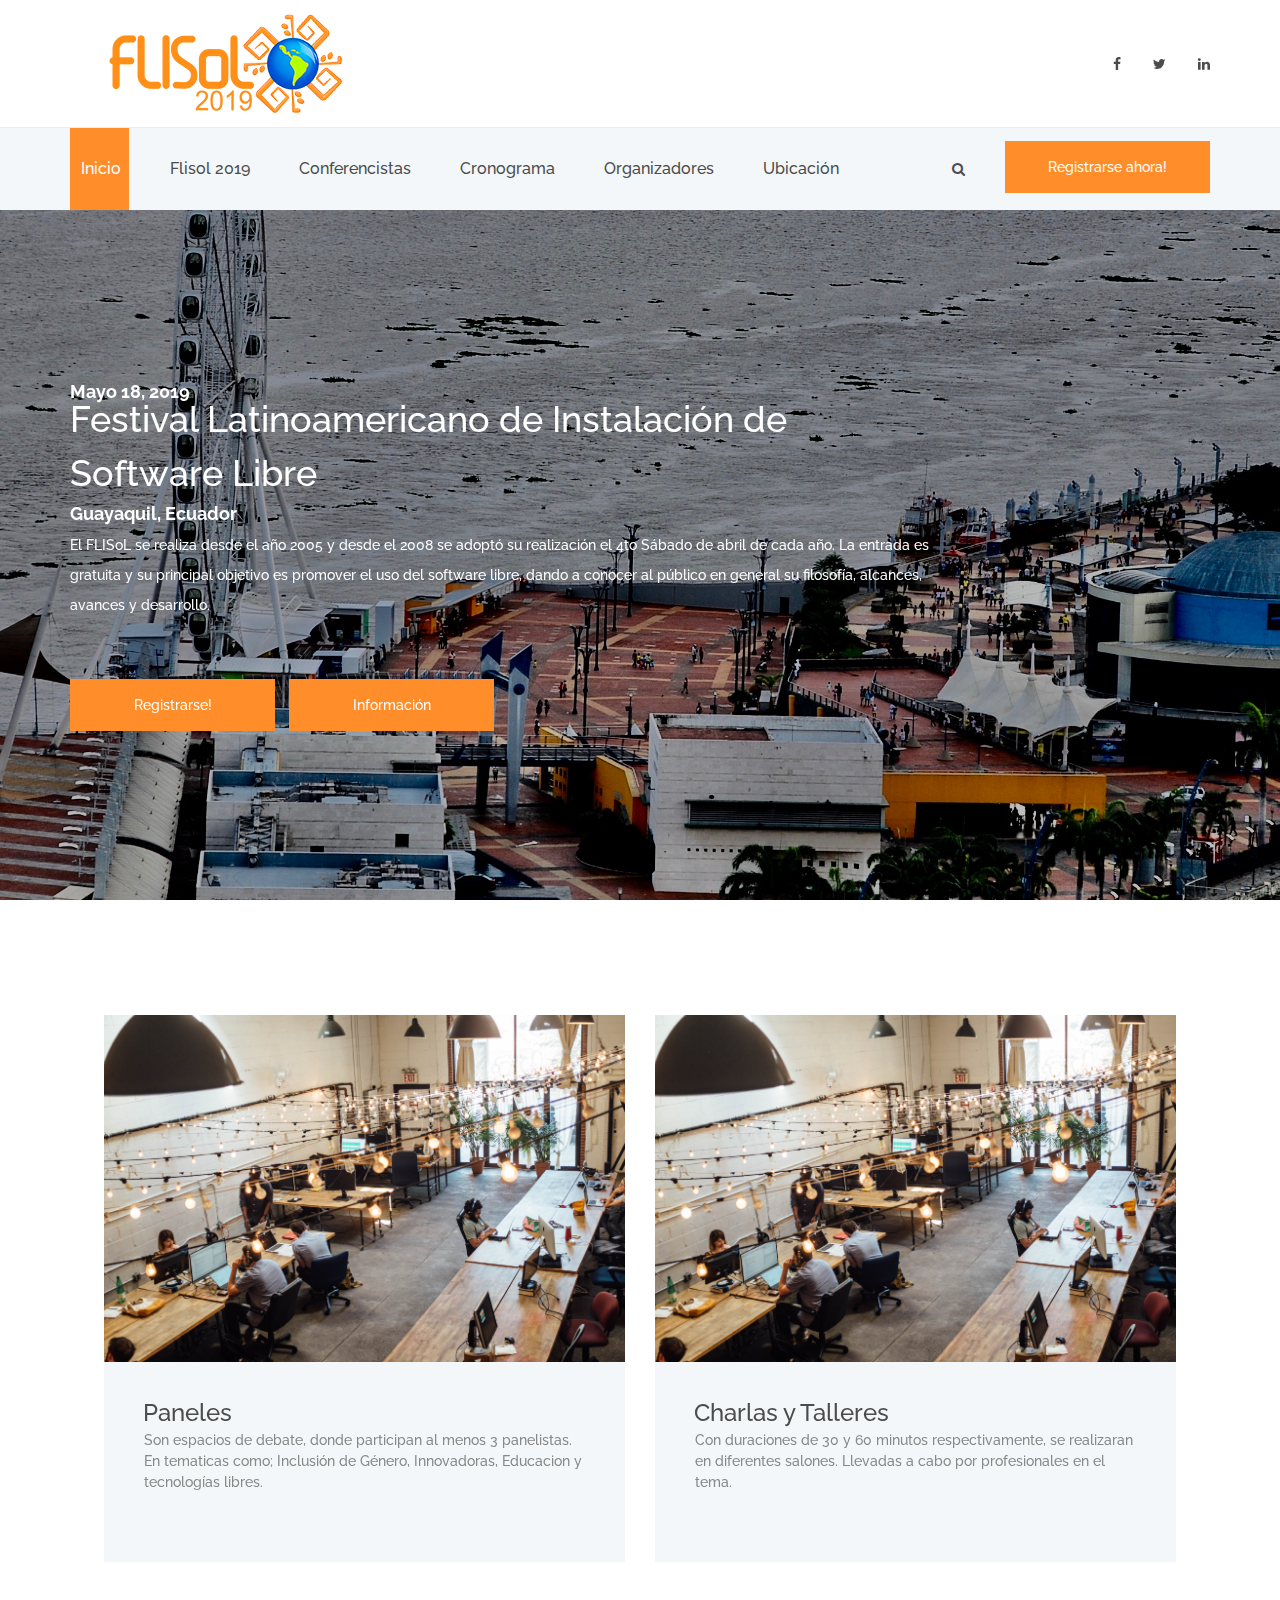
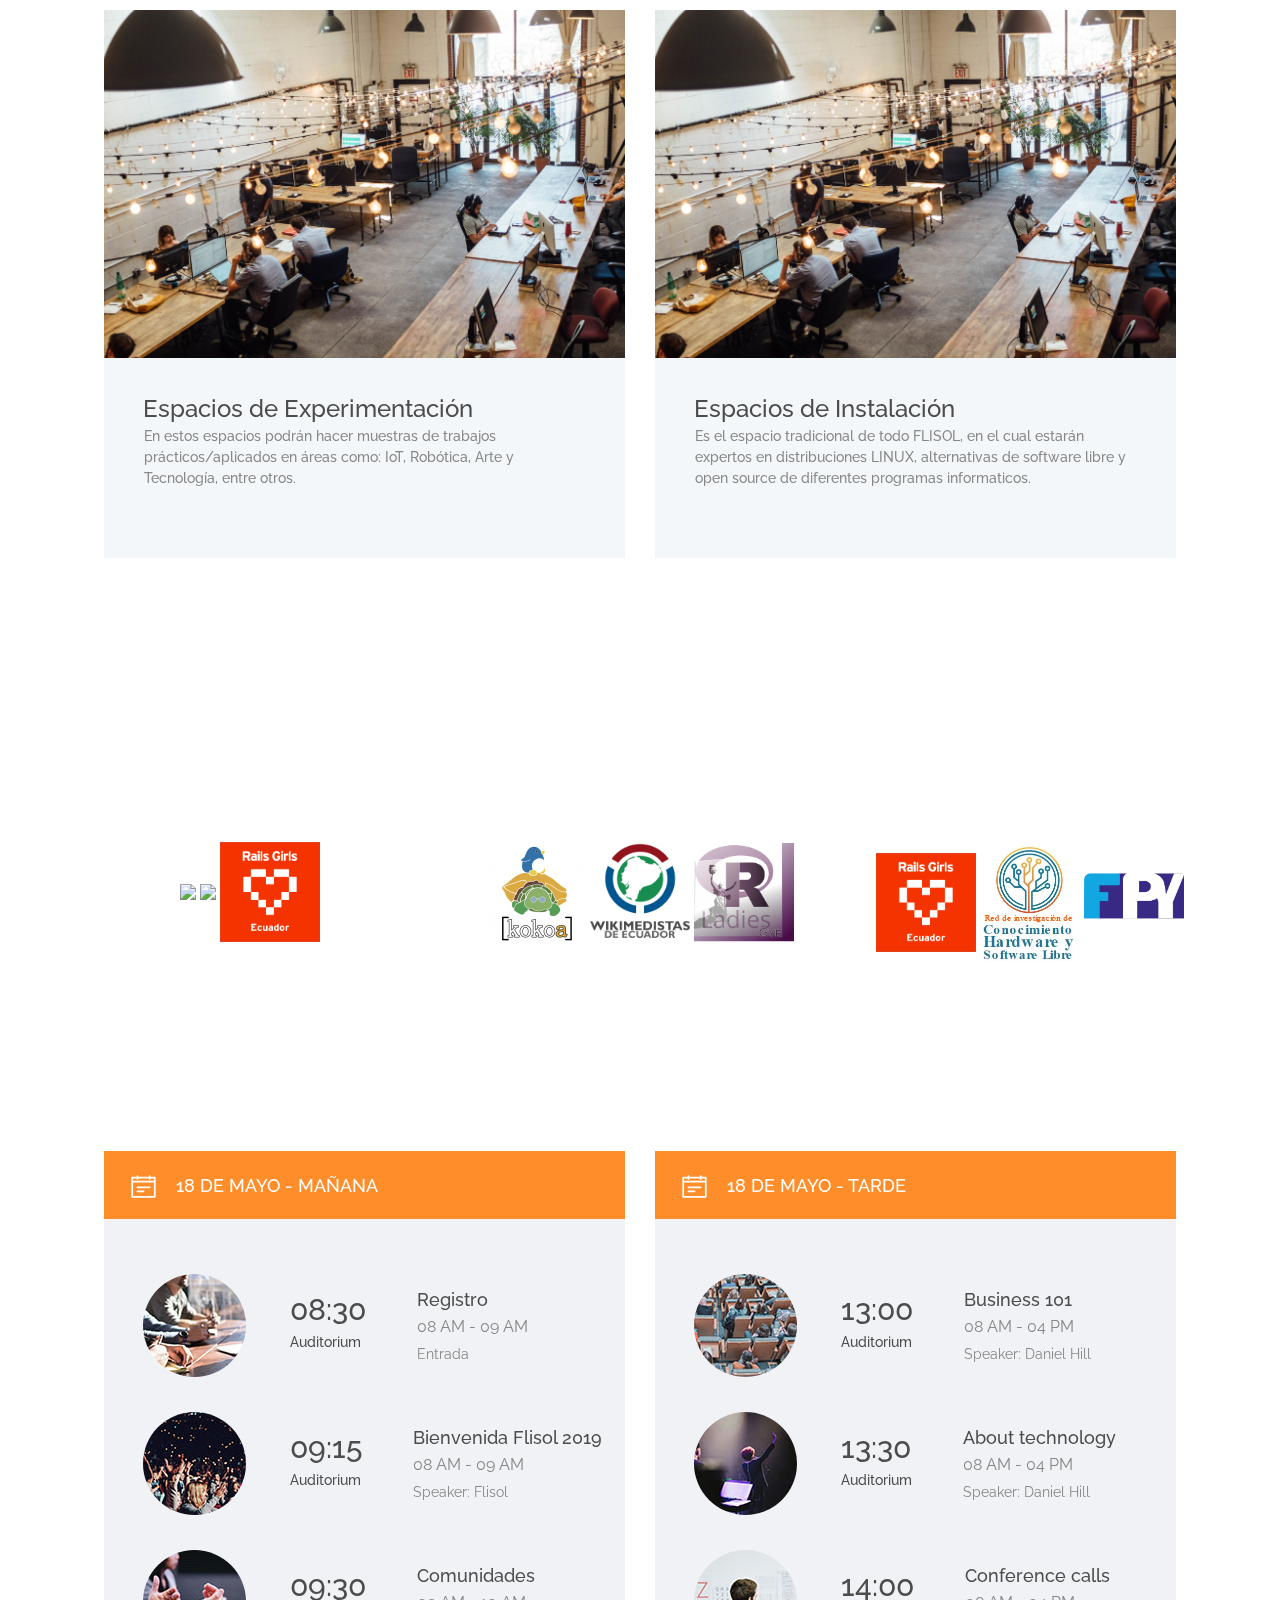
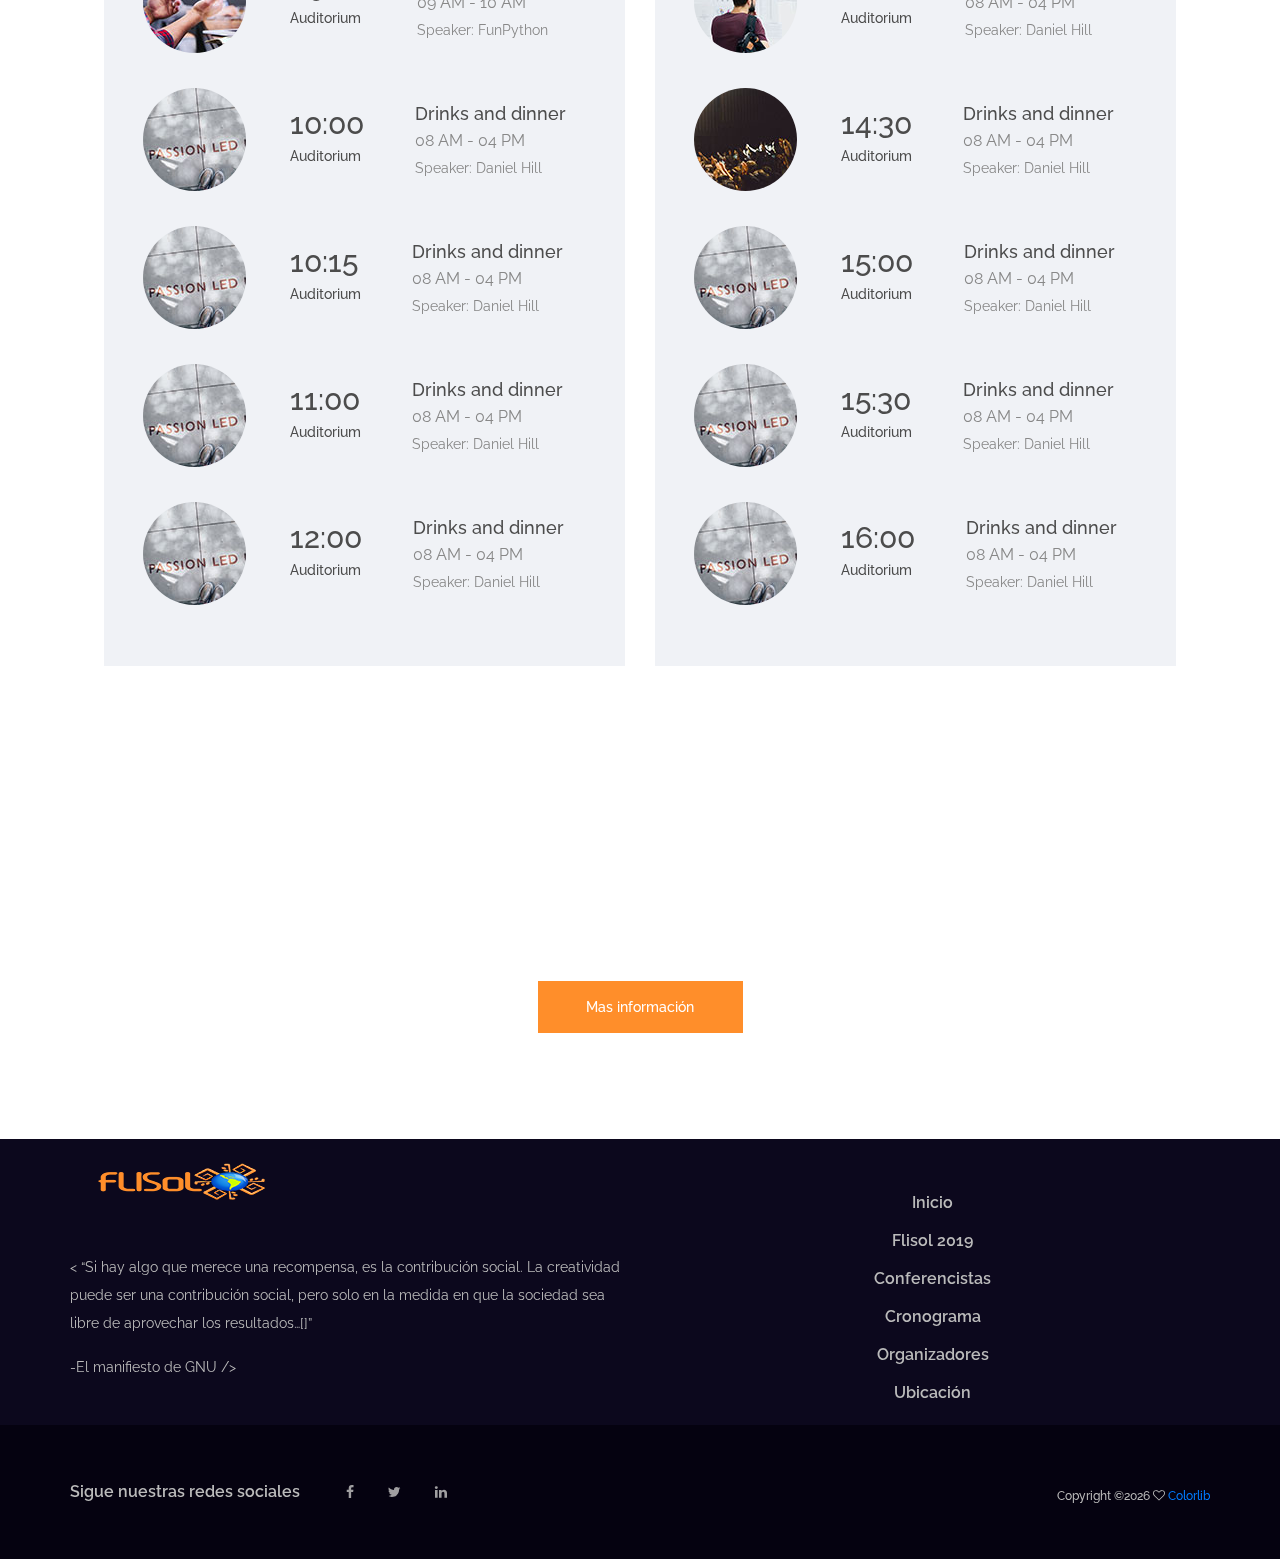
==== commit f5aa8321: "fecha" ====
--- a/index.html
+++ b/index.html
@@ -146,7 +146,7 @@
 				<div class="row">
 					<div class="col">
 						<div class="home_content">
-							<div class="home_date">Mayo 19, 2019</div>
+							<div class="home_date">Mayo 18, 2019</div>
 							<div class="home_location">Festival Latinoamericano de Instalación de Software Libre</div>
 							<div class="home_date">Guayaquil, Ecuador</div>
 							<div class="home_text">El FLISoL se realiza desde el año 2005 y desde el 2008 se adoptó su realización el 4to Sábado de abril de cada año. La entrada es gratuita y su principal objetivo es promover el uso del software libre, dando a conocer al público en general su filosofía, alcances, avances y desarrollo. </div>
@@ -268,7 +268,7 @@
 					<div class="calendar_container">
 						<div class="calendar_title_bar d-flex flex-row align-items-center justify-content-start">
 							<div><div class="calendar_icon"><img src="images/calendar.svg" alt=""></div></div>
-							<div class="calendar_title">19 de mayo - Mañana</div>
+							<div class="calendar_title">18 de mayo - Mañana</div>
 						</div>
 						<div class="calendar_items">
 							
@@ -378,7 +378,7 @@
 					<div class="calendar_container">
 						<div class="calendar_title_bar d-flex flex-row align-items-center justify-content-start">
 							<div><div class="calendar_icon"><img src="images/calendar.svg" alt=""></div></div>
-							<div class="calendar_title">19 de mayo - Tarde</div>
+							<div class="calendar_title">18 de mayo - Tarde</div>
 						</div>
 						<div class="calendar_items">
 							
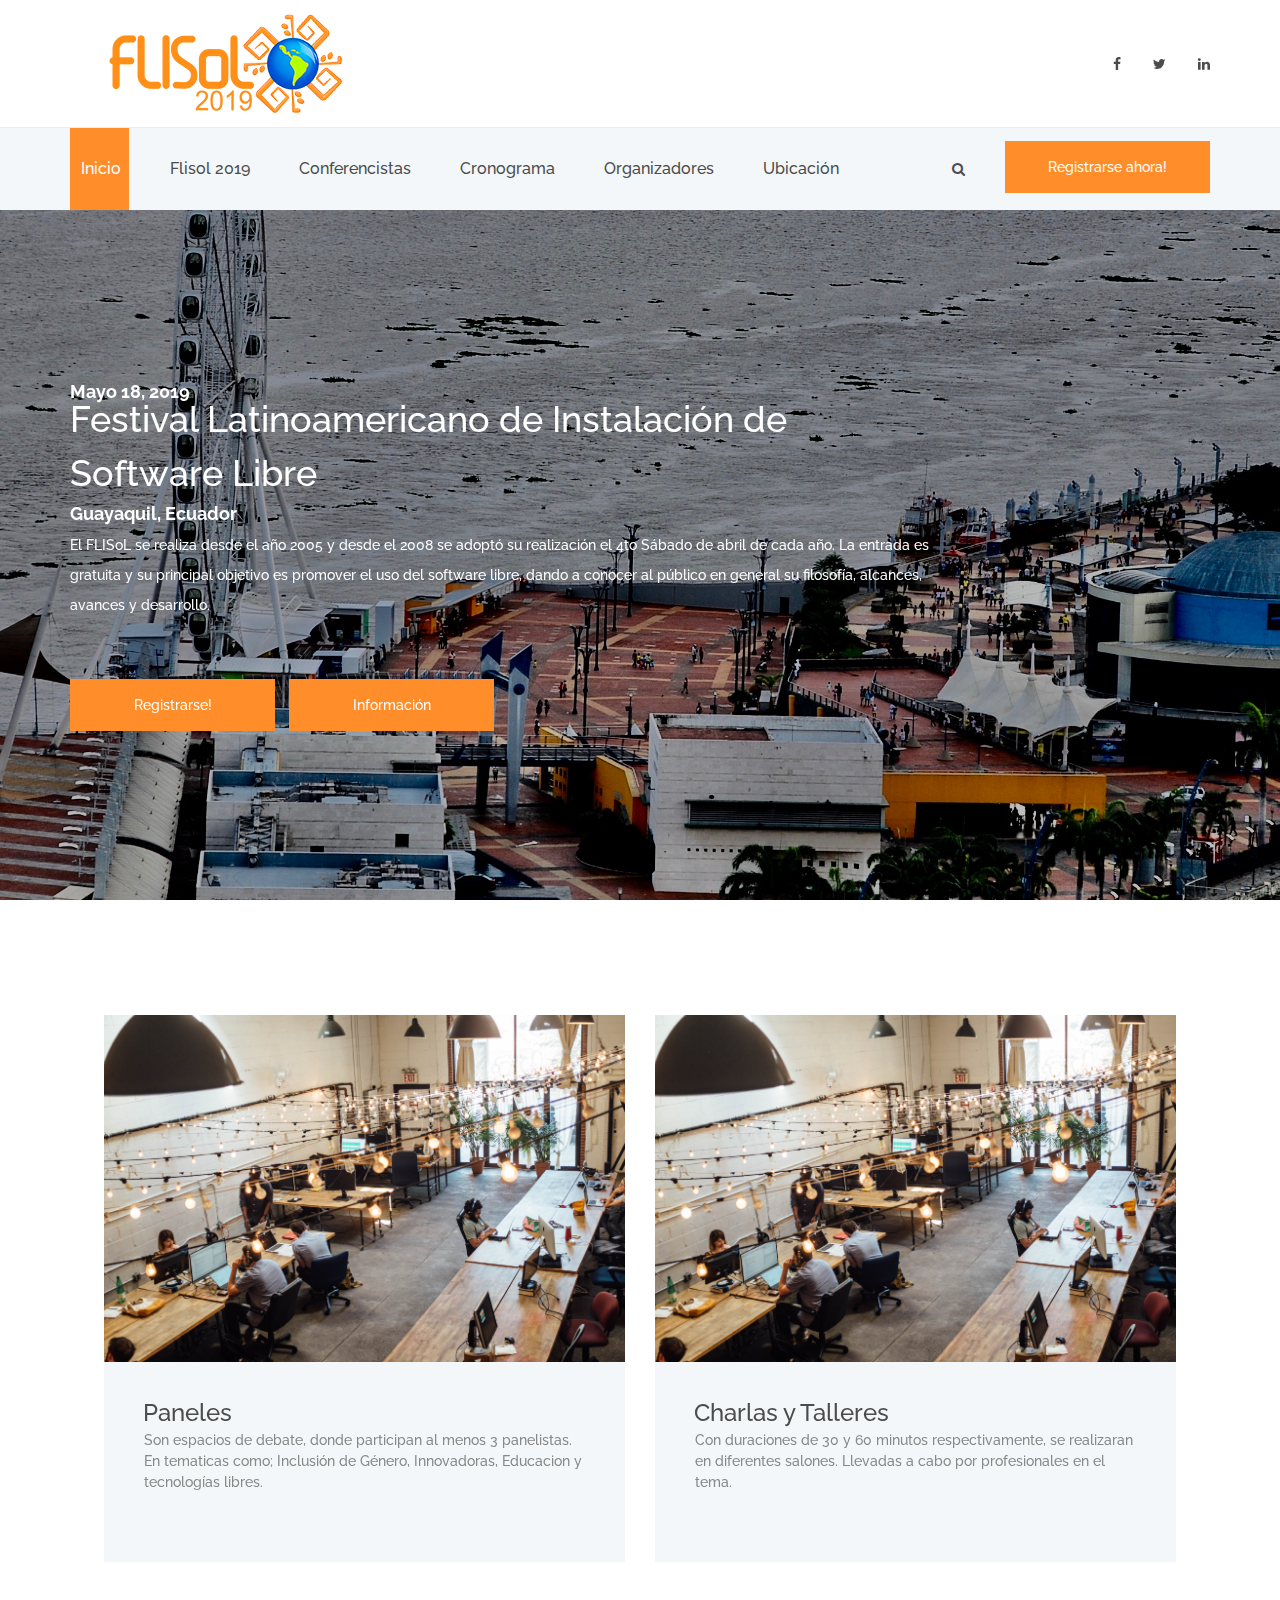
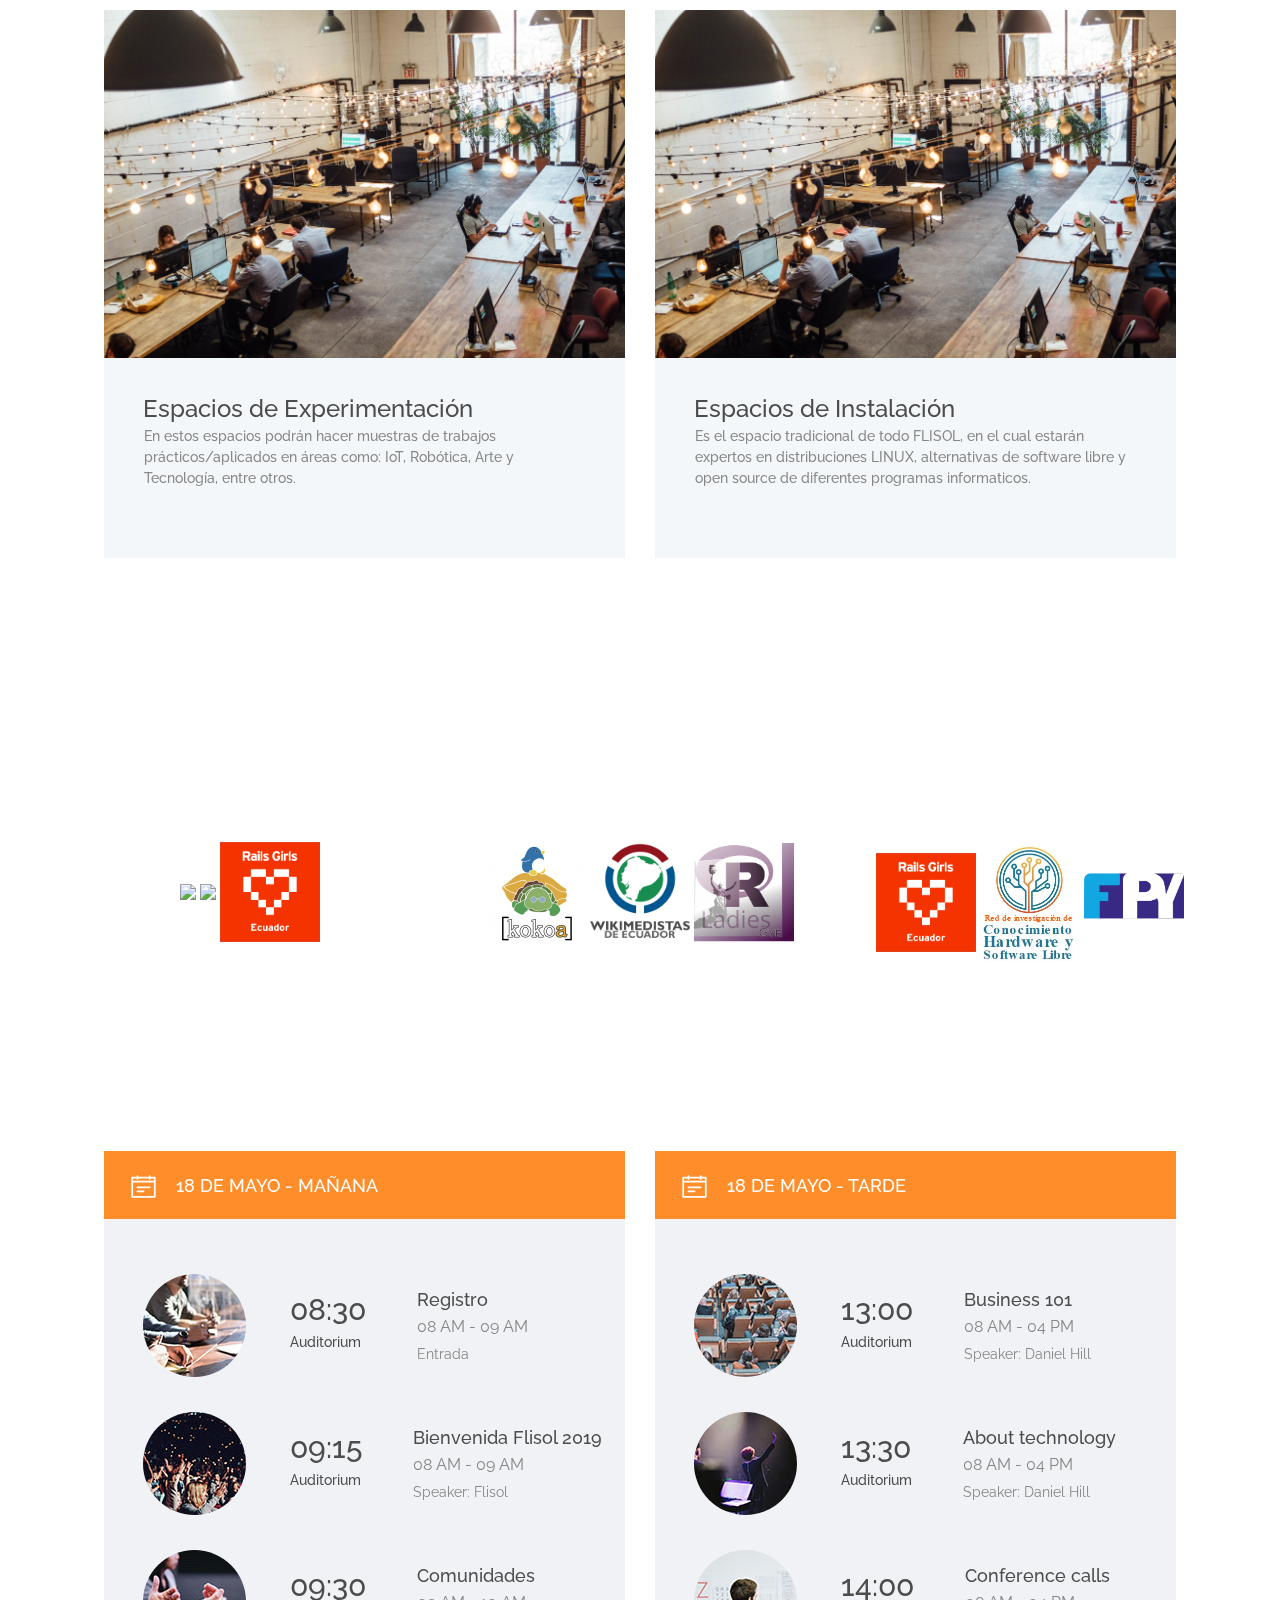
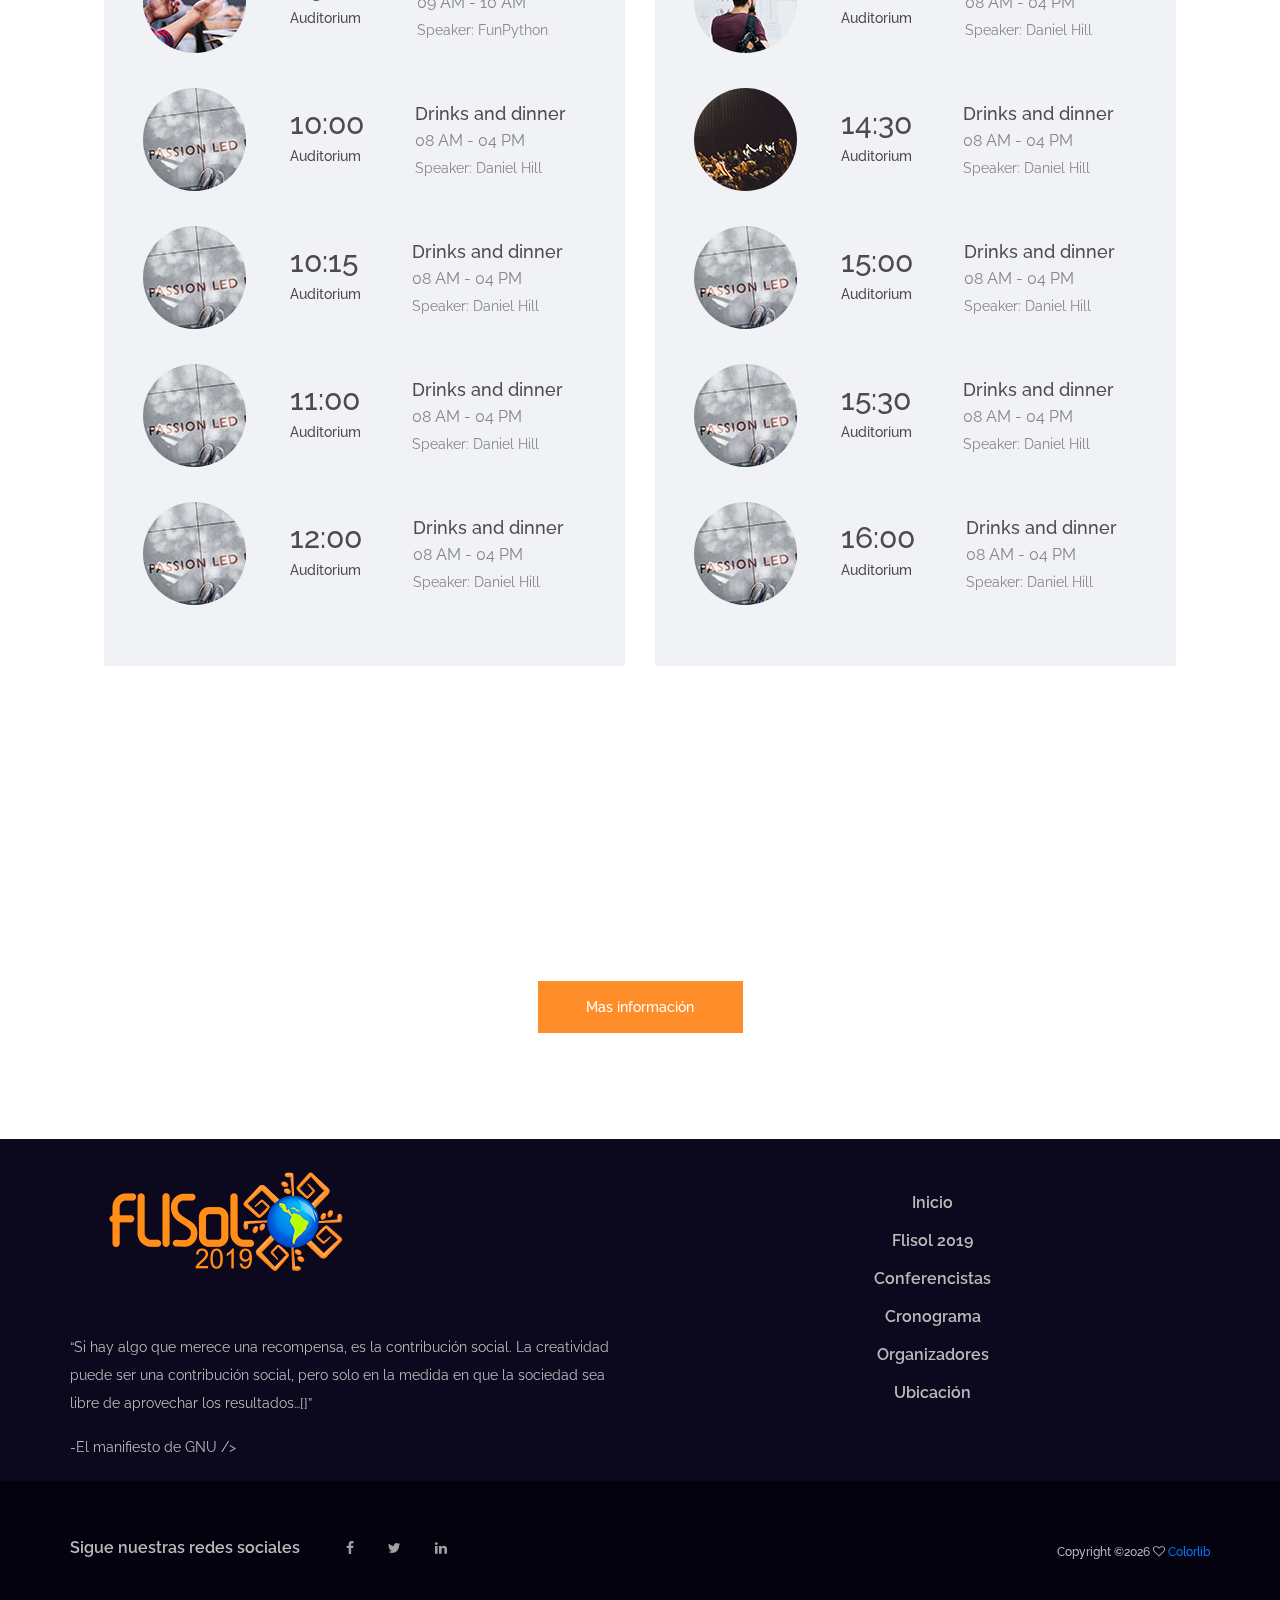
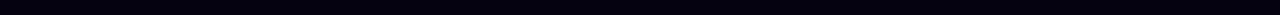
==== commit 1f89230b: "logo responsive" ====
--- a/index.html
+++ b/index.html
@@ -73,7 +73,7 @@
 											<div class="logo_container d-flex flex-row align-items-start justify-content-start">
 												<!--<div class="logo_image"><div><img src="images/logo.png" alt=""></div></div>-->
 												<div class="logo_content">
-                                                    <div class="logo_text"><div><img src="images/1/FLISoL%20Ecuador.png" alt=""></div></div>
+                                                    <div class="logo_text"><div><img  id="logoid" src="images/1/FLISoL%20Ecuador.png" alt=""></div></div>
 													<!--<div id="logo_text" class="logo_text logo_text_not_ie">FLISOL 2019</div>-->
 													<!--<div class="logo_sub" align="center">Mayo 19, 2019 - GYE, ECUADOR</div>-->
 												</div>
@@ -519,7 +519,7 @@
 									<div class="logo_container d-flex flex-row align-items-start justify-content-start">
 												<!--<div class="logo_image"><div><img src="images/logo.png" alt=""></div></div>-->
 												<div class="logo_content">
-                                                    <div class="logo_text"><div><img src="images/logo.png" alt=""></div></div>
+                                                    <div class="logo_text"><div><img src="images/1/FLISoL%20Ecuador.png" alt=""></div></div>
 													<!--<div id="logo_text" class="logo_text logo_text_not_ie">FLISOL 2019</div>-->
 													<!--<div class="logo_sub" align="center">Mayo 19, 2019 - GYE, ECUADOR</div>-->
 												</div>
@@ -527,7 +527,7 @@
 								</a>	
 							</div>
 							<div class="footer_about_text">
-								<p> < “Si hay algo que merece una recompensa, es la contribución social. La creatividad puede ser una contribución social, pero solo en la medida en que la sociedad sea libre de aprovechar los resultados…[]”</p>
+								<p>  “Si hay algo que merece una recompensa, es la contribución social. La creatividad puede ser una contribución social, pero solo en la medida en que la sociedad sea libre de aprovechar los resultados…[]”</p>
 								<p>-El manifiesto de GNU /> </p>
 							</div>
 						</div>
--- a/styles/main_styles.css
+++ b/styles/main_styles.css
@@ -582,9 +582,23 @@
 {
 	max-width: 100%;
 }
+
+
+/*logo responsive*/
+@media only screen and (max-width: 600px) {
+    #logoid{
+    width: auto;
+        height: 50px;
+        
+}
+}
+
+
 .logo_content
 {
 	padding-left: 13px;
+    
+    
 }
 .logo_text
 {
@@ -594,6 +608,10 @@
 	font-weight: 500;
 	text-align: left;
 }
+
+
+
+
 .logo_text_not_ie /*colores naranja*/
 {
 	background-image: -webkit-linear-gradient(left, #ff8e2a, #ff8e2a); /* For Chrome and Safari #ff8e2a, #ff8e2a */
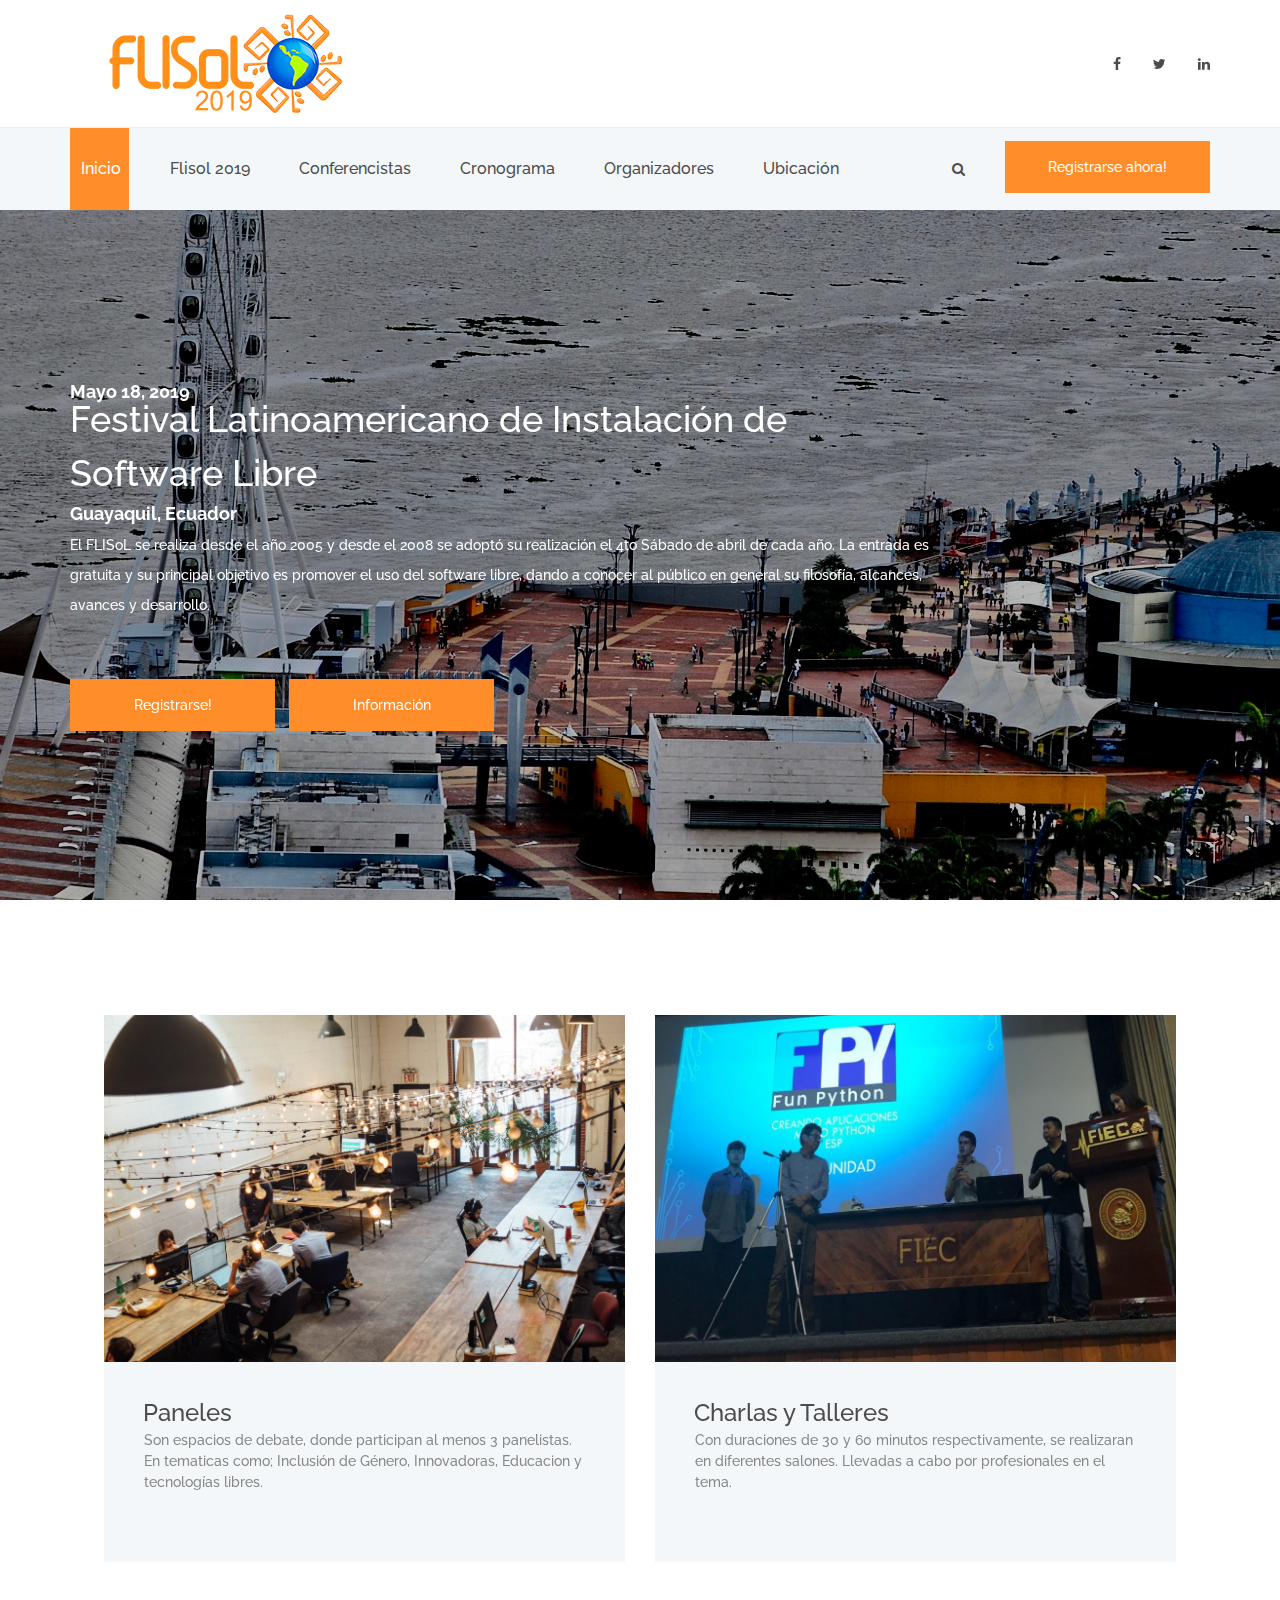
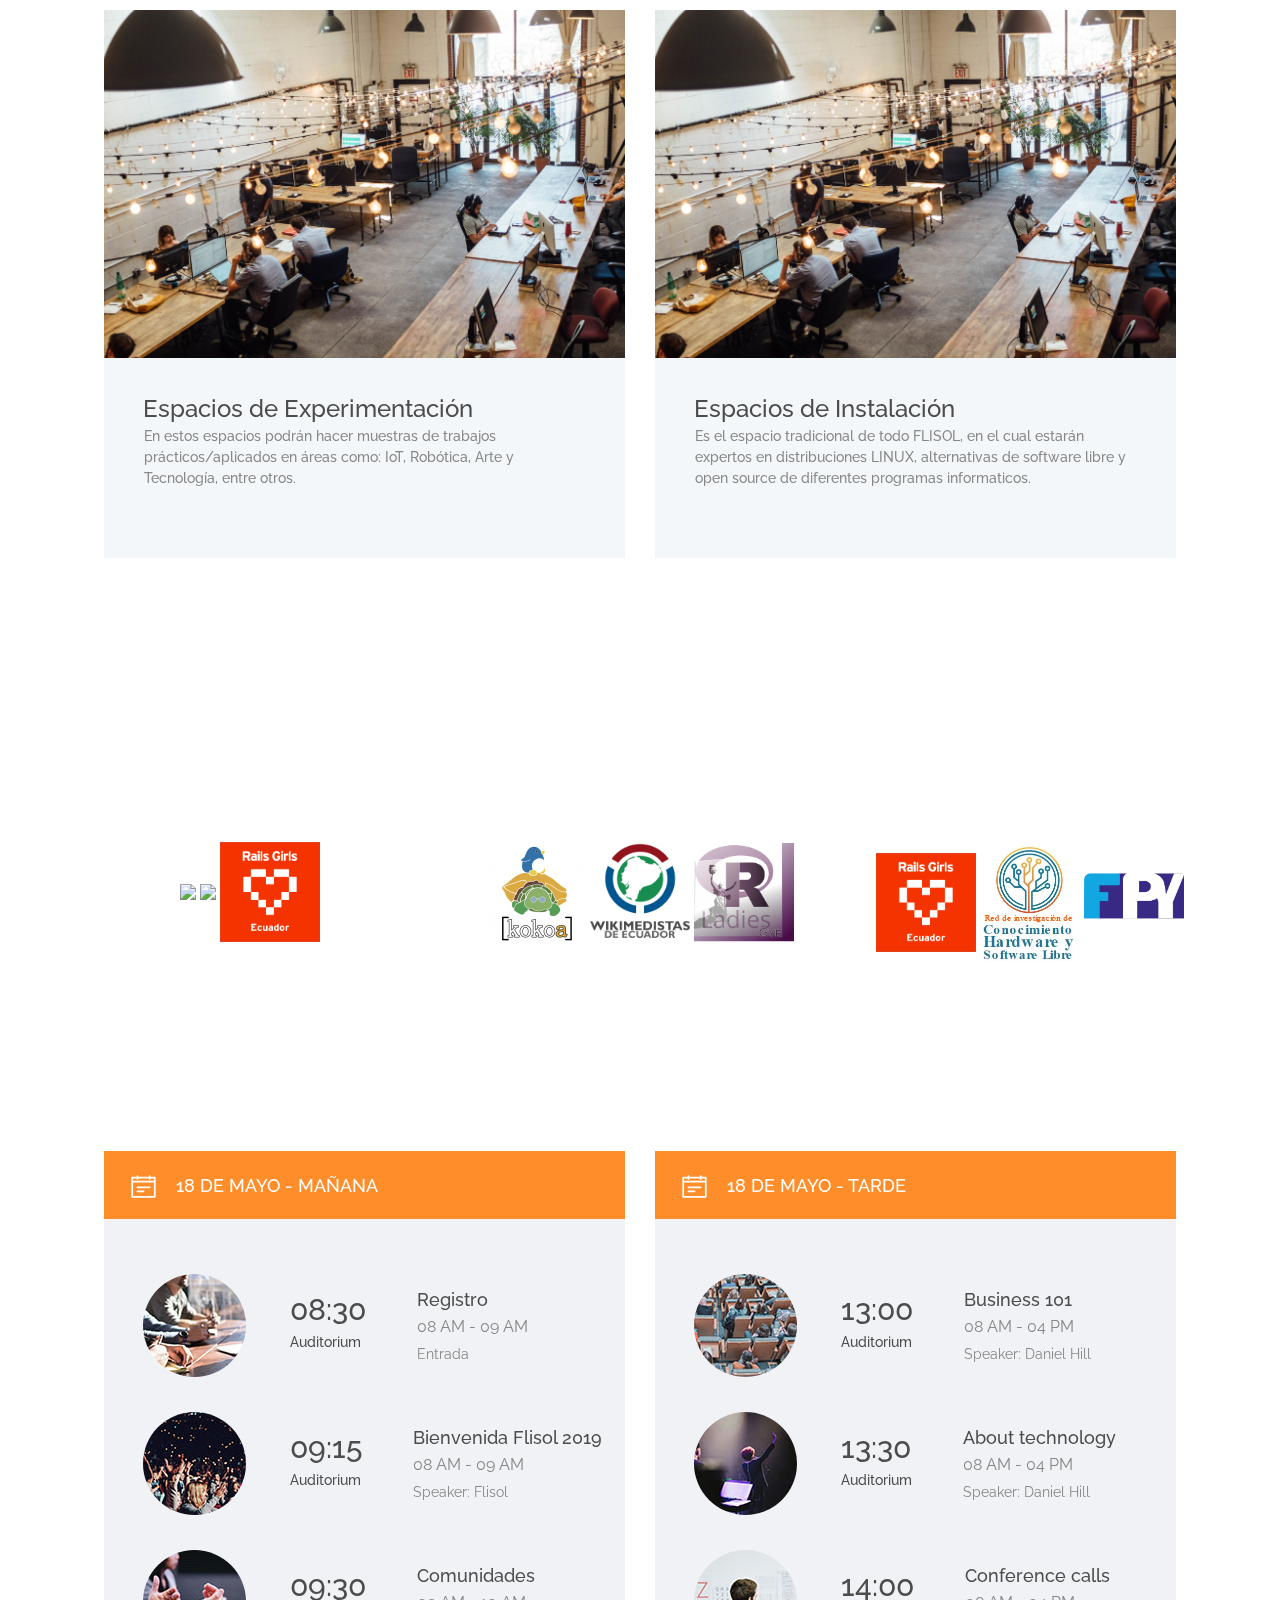
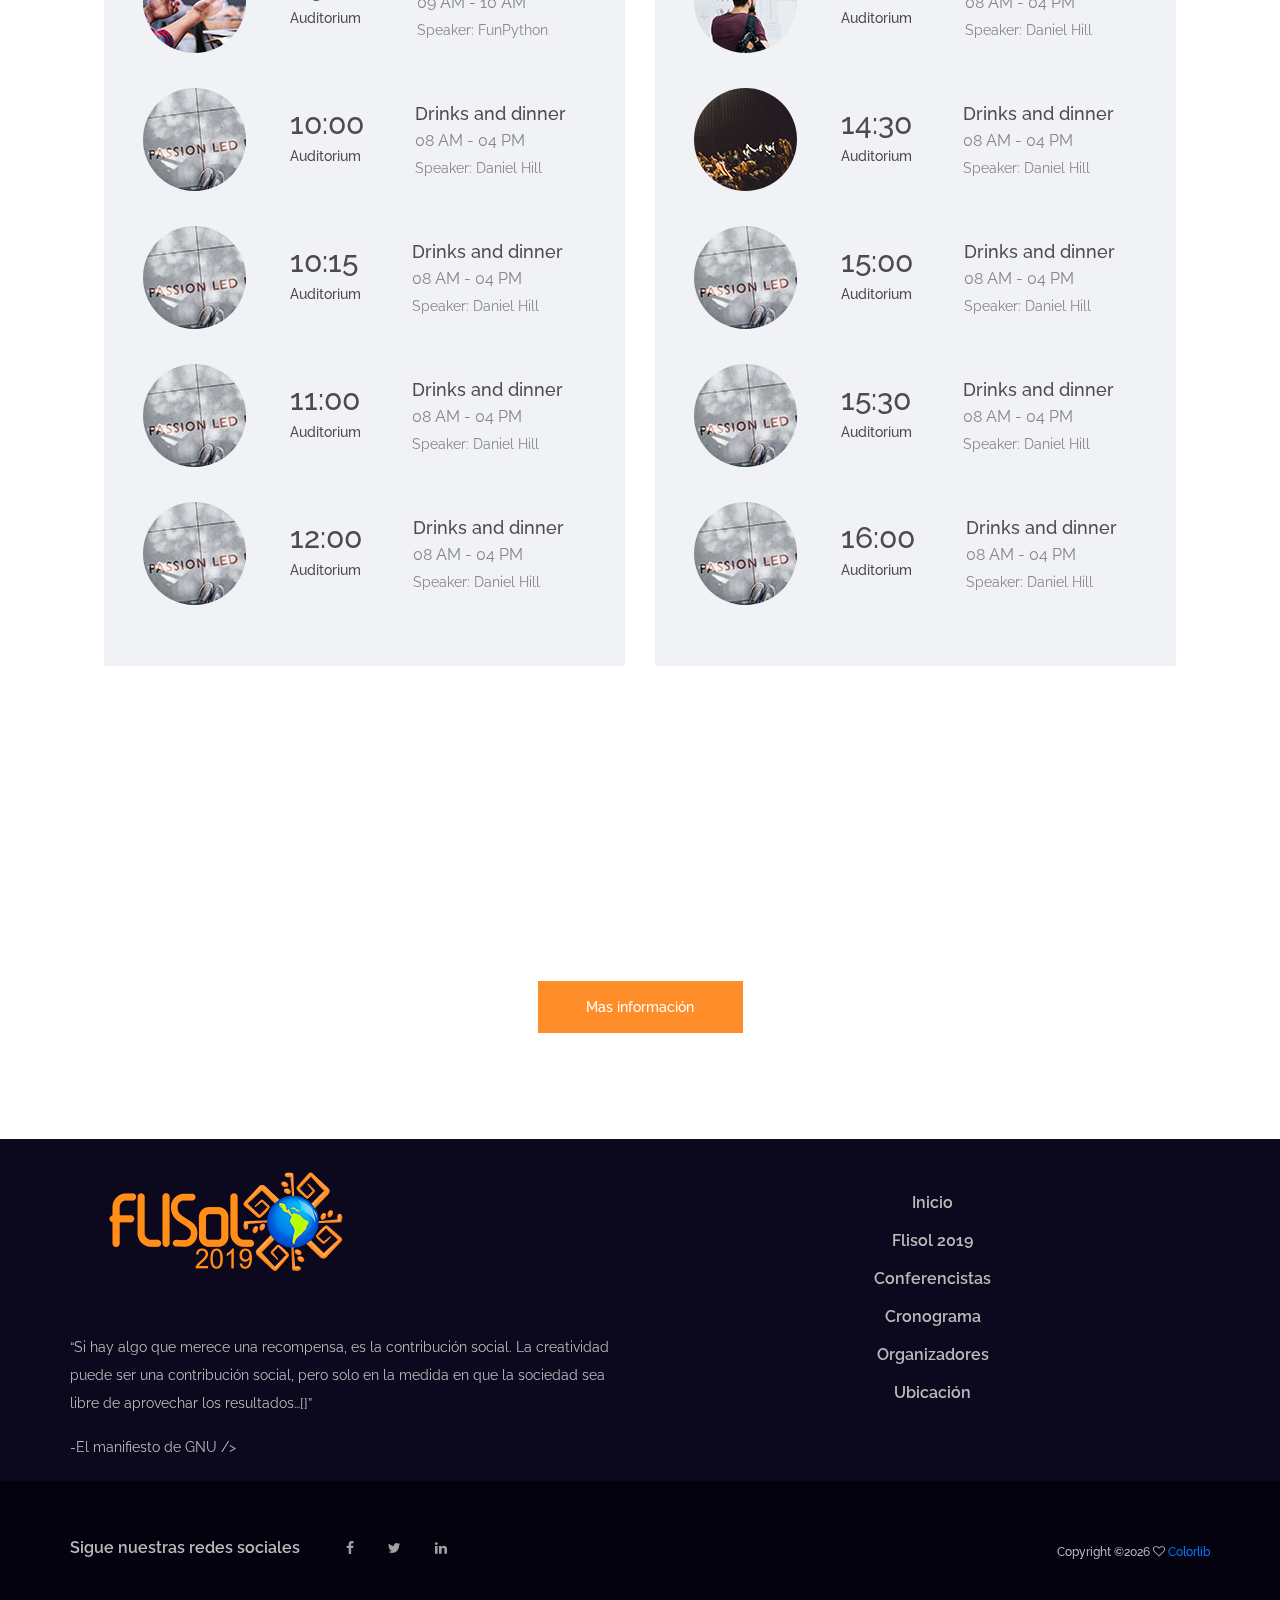
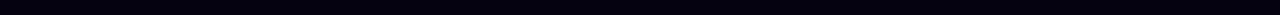
==== commit 45f31d48: "imagenes, dimension 4267x2845" ====
--- a/index.html
+++ b/index.html
@@ -187,7 +187,7 @@
 
 			<!-- Intro Item -->
 			<div class="intro_item">
-				<div class="intro_image"><img src="images/comunidades/fondo_coworking.jpg" alt=""></div>
+				<div class="intro_image"><img src="images/inicio/charla1.jpg" alt=""></div>
 				<div class="intro_body">
 					<div class="intro_title"><a href="#">Charlas y Talleres</a></div>
 					<div class="intro_subtitle">Con duraciones de 30 y 60 minutos respectivamente, se realizaran en diferentes salones. Llevadas a cabo por profesionales en el tema.</div>
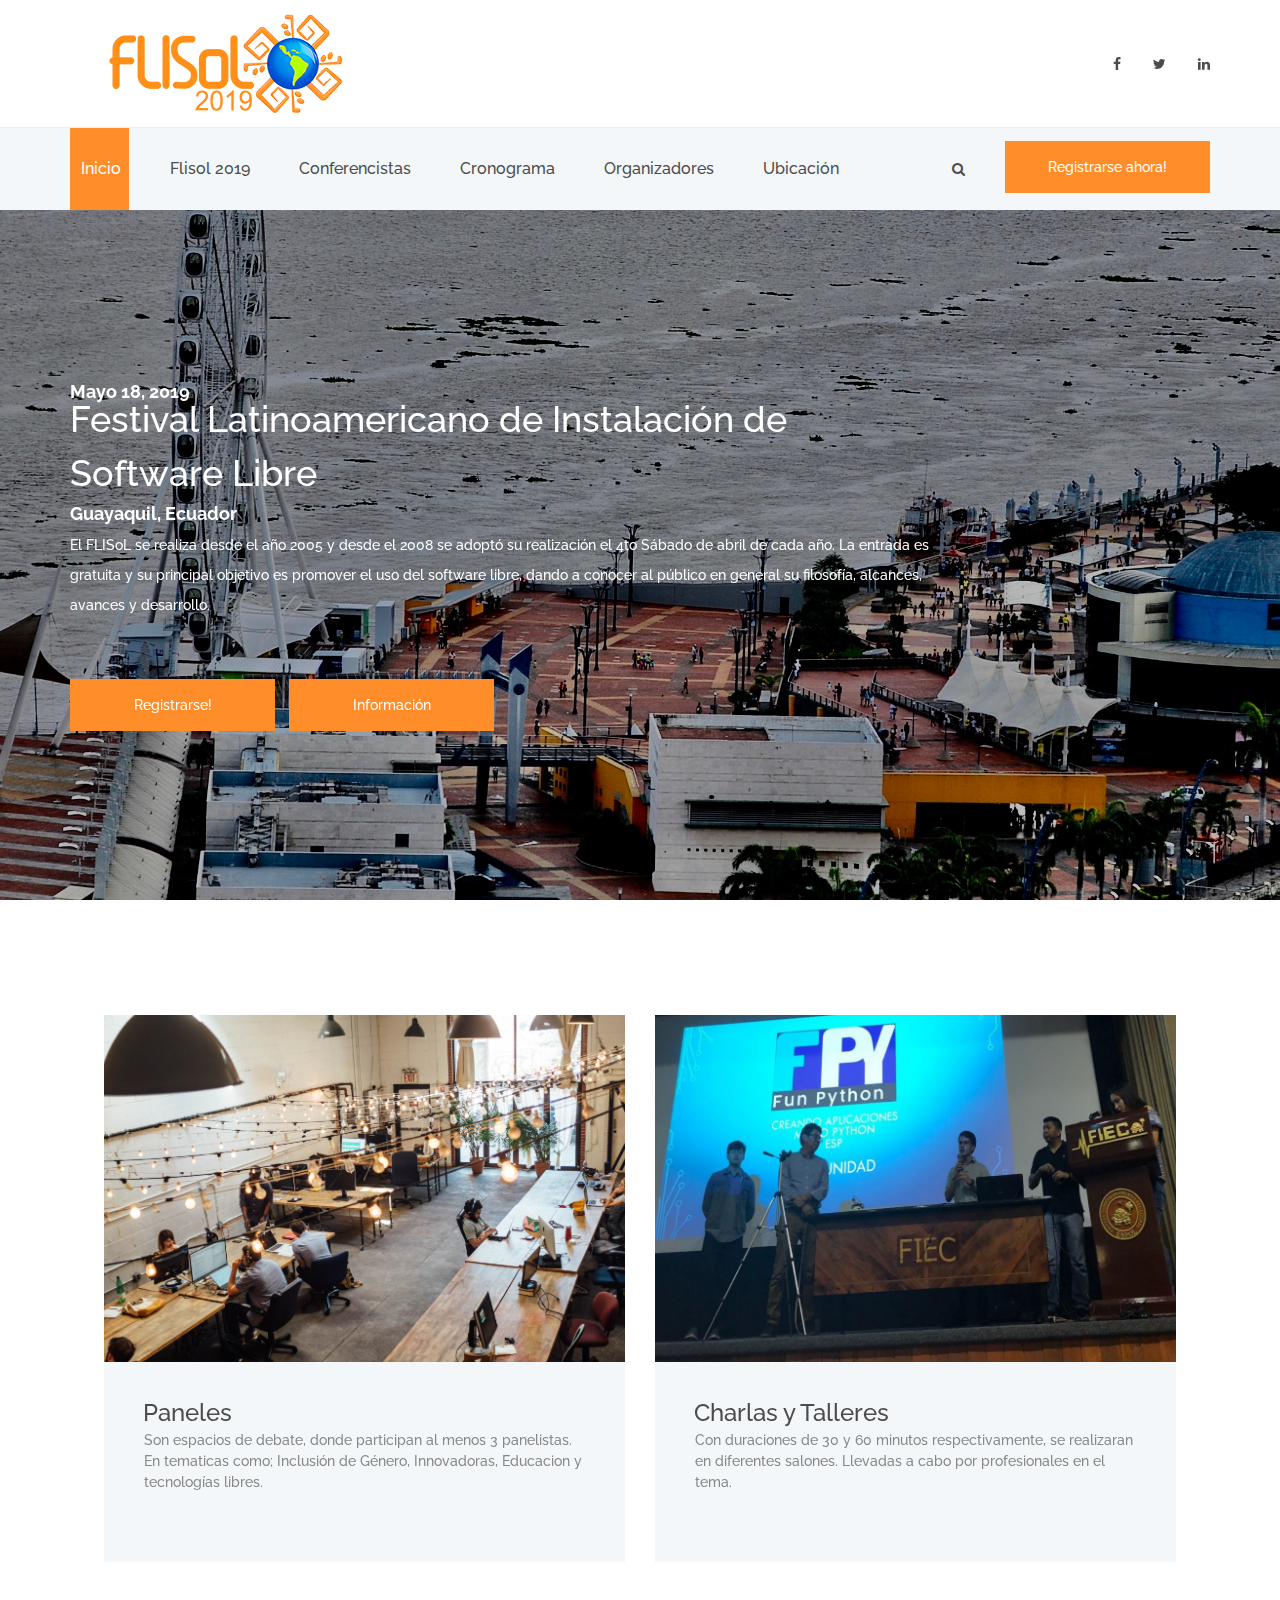
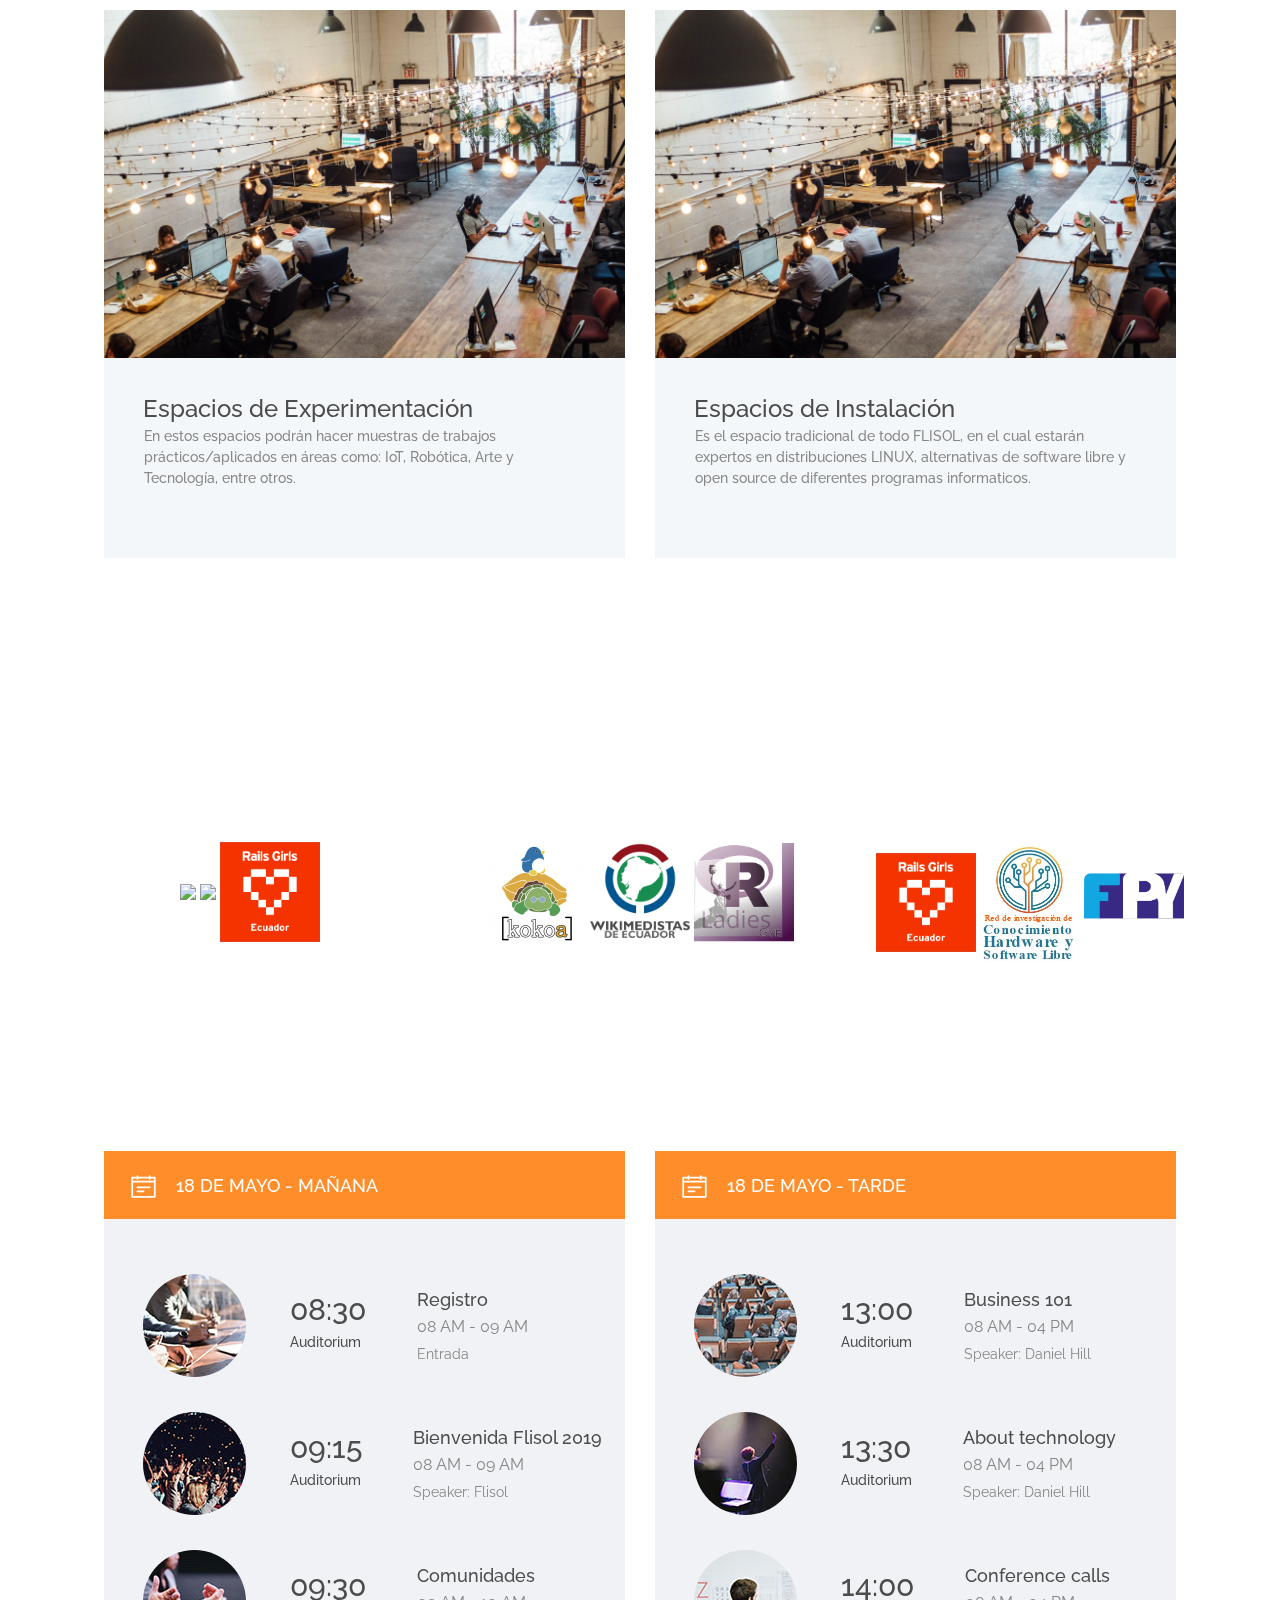
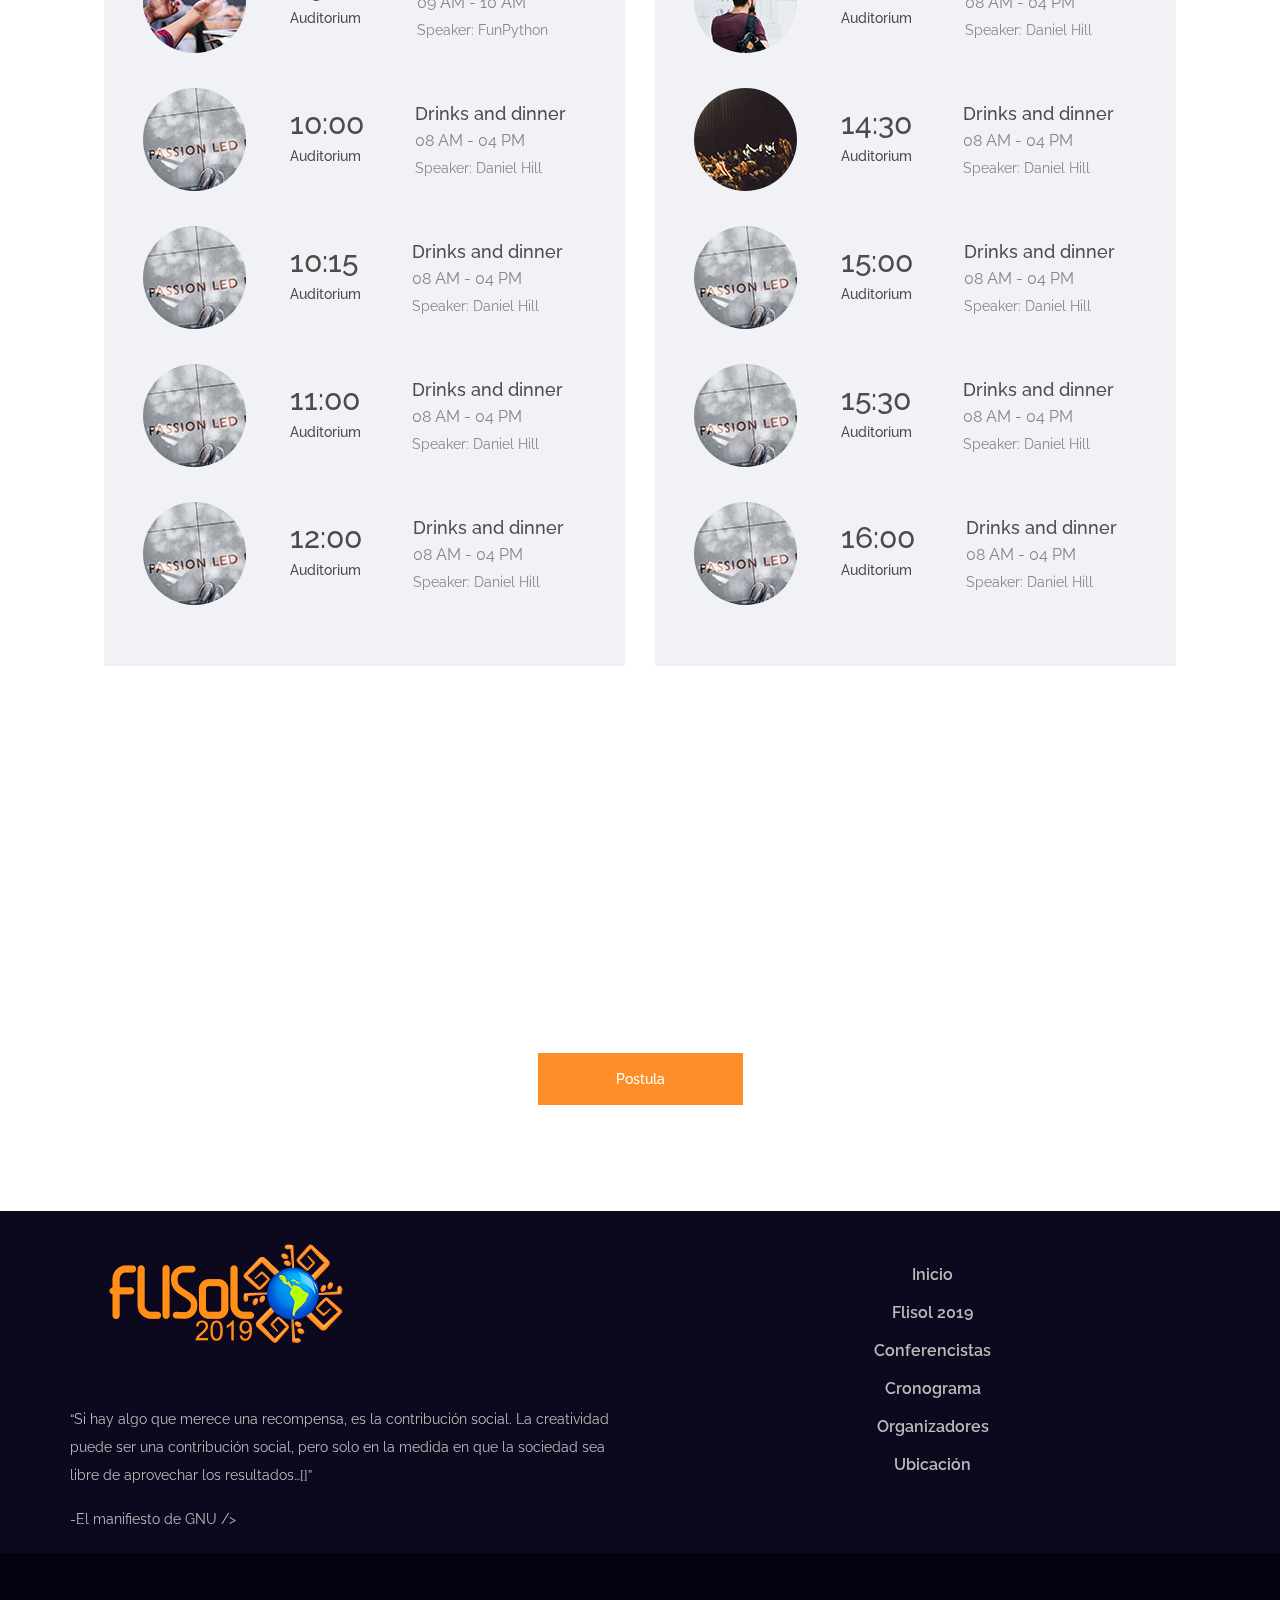
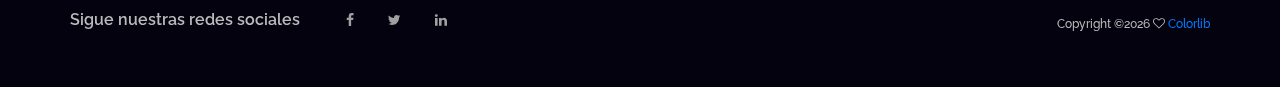
==== commit aec5f935: "link" ====
--- a/index.html
+++ b/index.html
@@ -115,7 +115,7 @@
 											</nav>
 											<div class="header_extra ml-auto">
 												<div class="header_search"><i class="fa fa-search" aria-hidden="true"></i></div>
-												<div class="button header_button"><a href="#">Registrarse ahora!</a></div>
+												<div class="button header_button"><a href="https://www.conocimientolibre.ec/event/flisol2019-guayaquil-2019-05-18-8/register">Registrarse ahora!</a></div>
 											</div>
 										</div>
 									</div>
@@ -151,8 +151,8 @@
 							<div class="home_date">Guayaquil, Ecuador</div>
 							<div class="home_text">El FLISoL se realiza desde el año 2005 y desde el 2008 se adoptó su realización el 4to Sábado de abril de cada año. La entrada es gratuita y su principal objetivo es promover el uso del software libre, dando a conocer al público en general su filosofía, alcances, avances y desarrollo. </div>
 							<div class="home_buttons">
-								<div class="button home_button"><a href="#">Registrarse!</a></div>
-								<div class="button home_button"><a href="#">Información</a></div>
+								<div class="button home_button"><a href="https://www.conocimientolibre.ec/event/flisol2019-guayaquil-2019-05-18-8/register">Registrarse!</a></div>
+								<div class="button home_button"><a href="flisol.html">Información</a></div>
 							</div>
 						</div>
 					</div>
@@ -496,8 +496,8 @@
 			<div class="row">
 				<div class="col">
 					<div class="cta_content text-center">
-						<div class="cta_title">Aplica ahora!</div>
-						<div class="button cta_button"><a href="#">Mas información</a></div>
+						<div class="cta_title">Convocatoria para participar en el FLISoL2019 #Ecuador</div>
+						<div class="button cta_button"><a href="https://www.conocimientolibre.ec/survey/start/convocatoria-para-participar-en-el-flisol2019-ecuador-10">Postula</a></div>
 					</div>
 				</div>
 			</div>
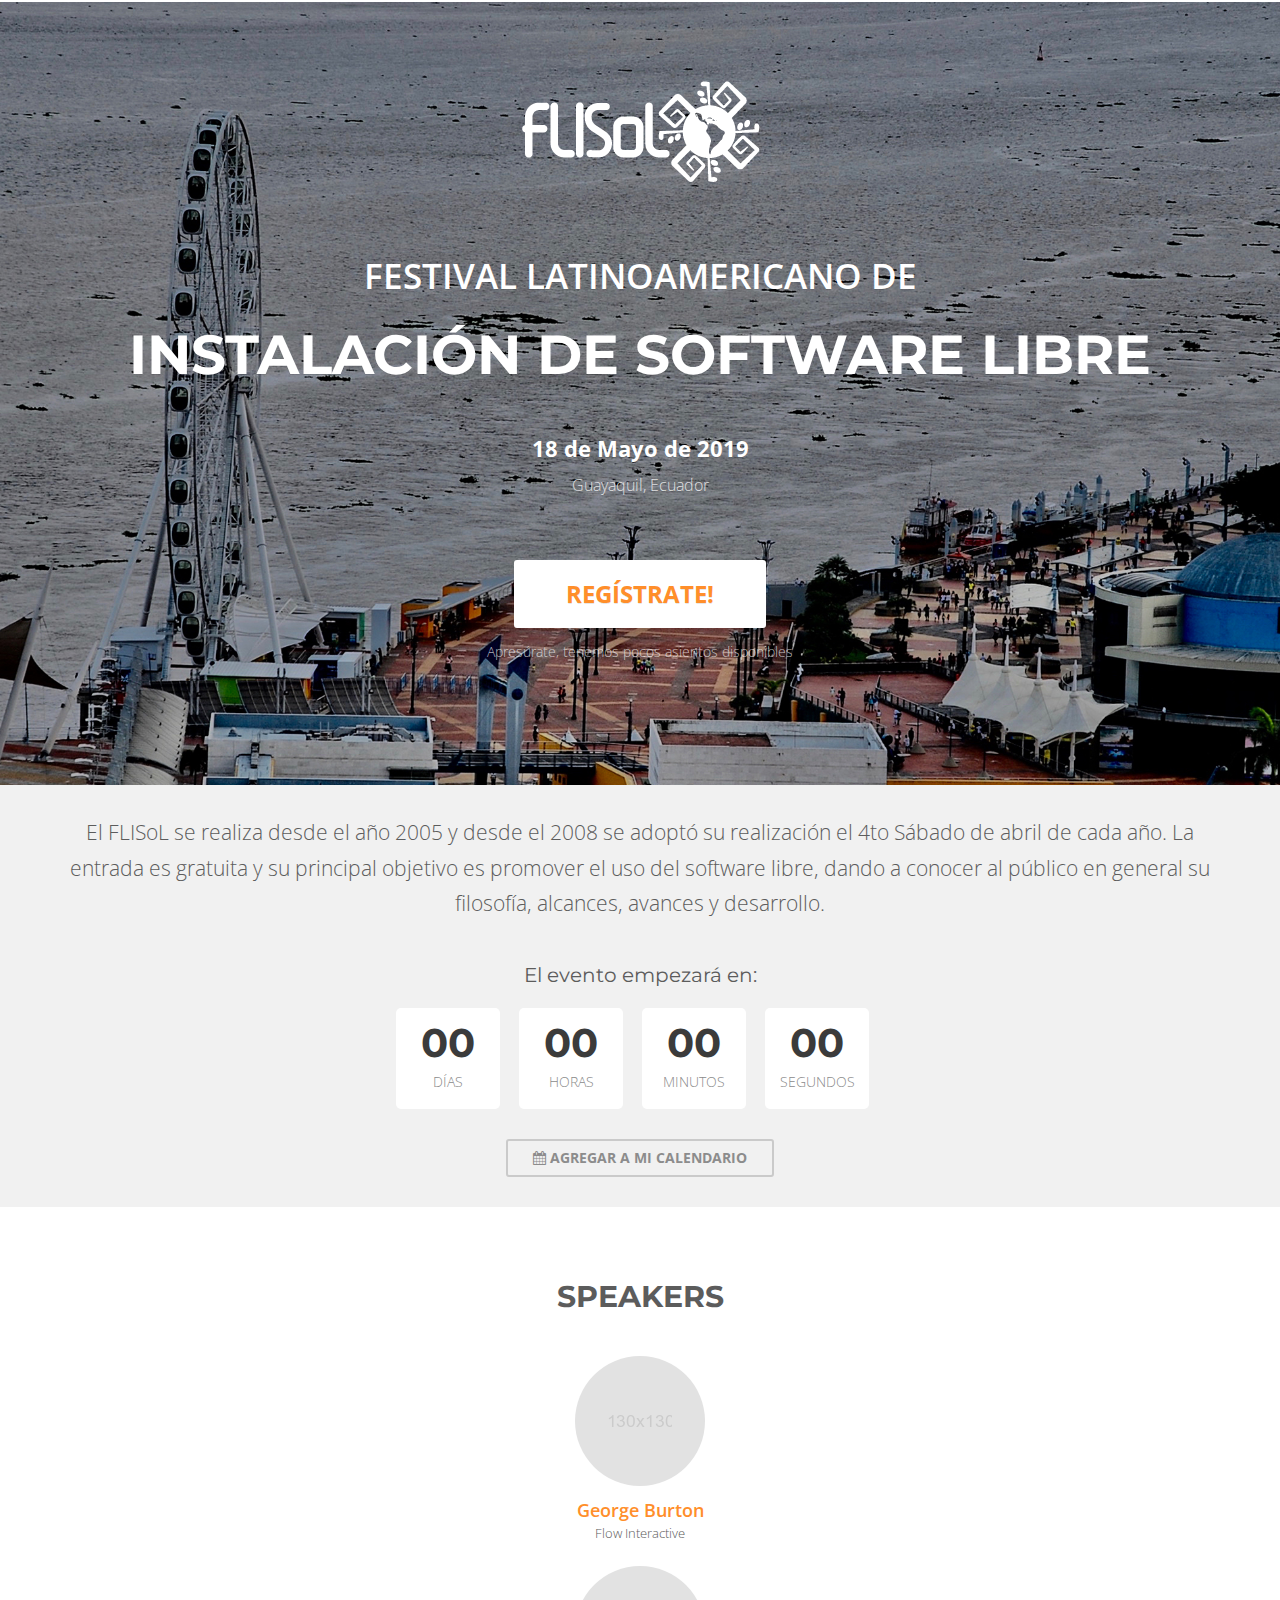
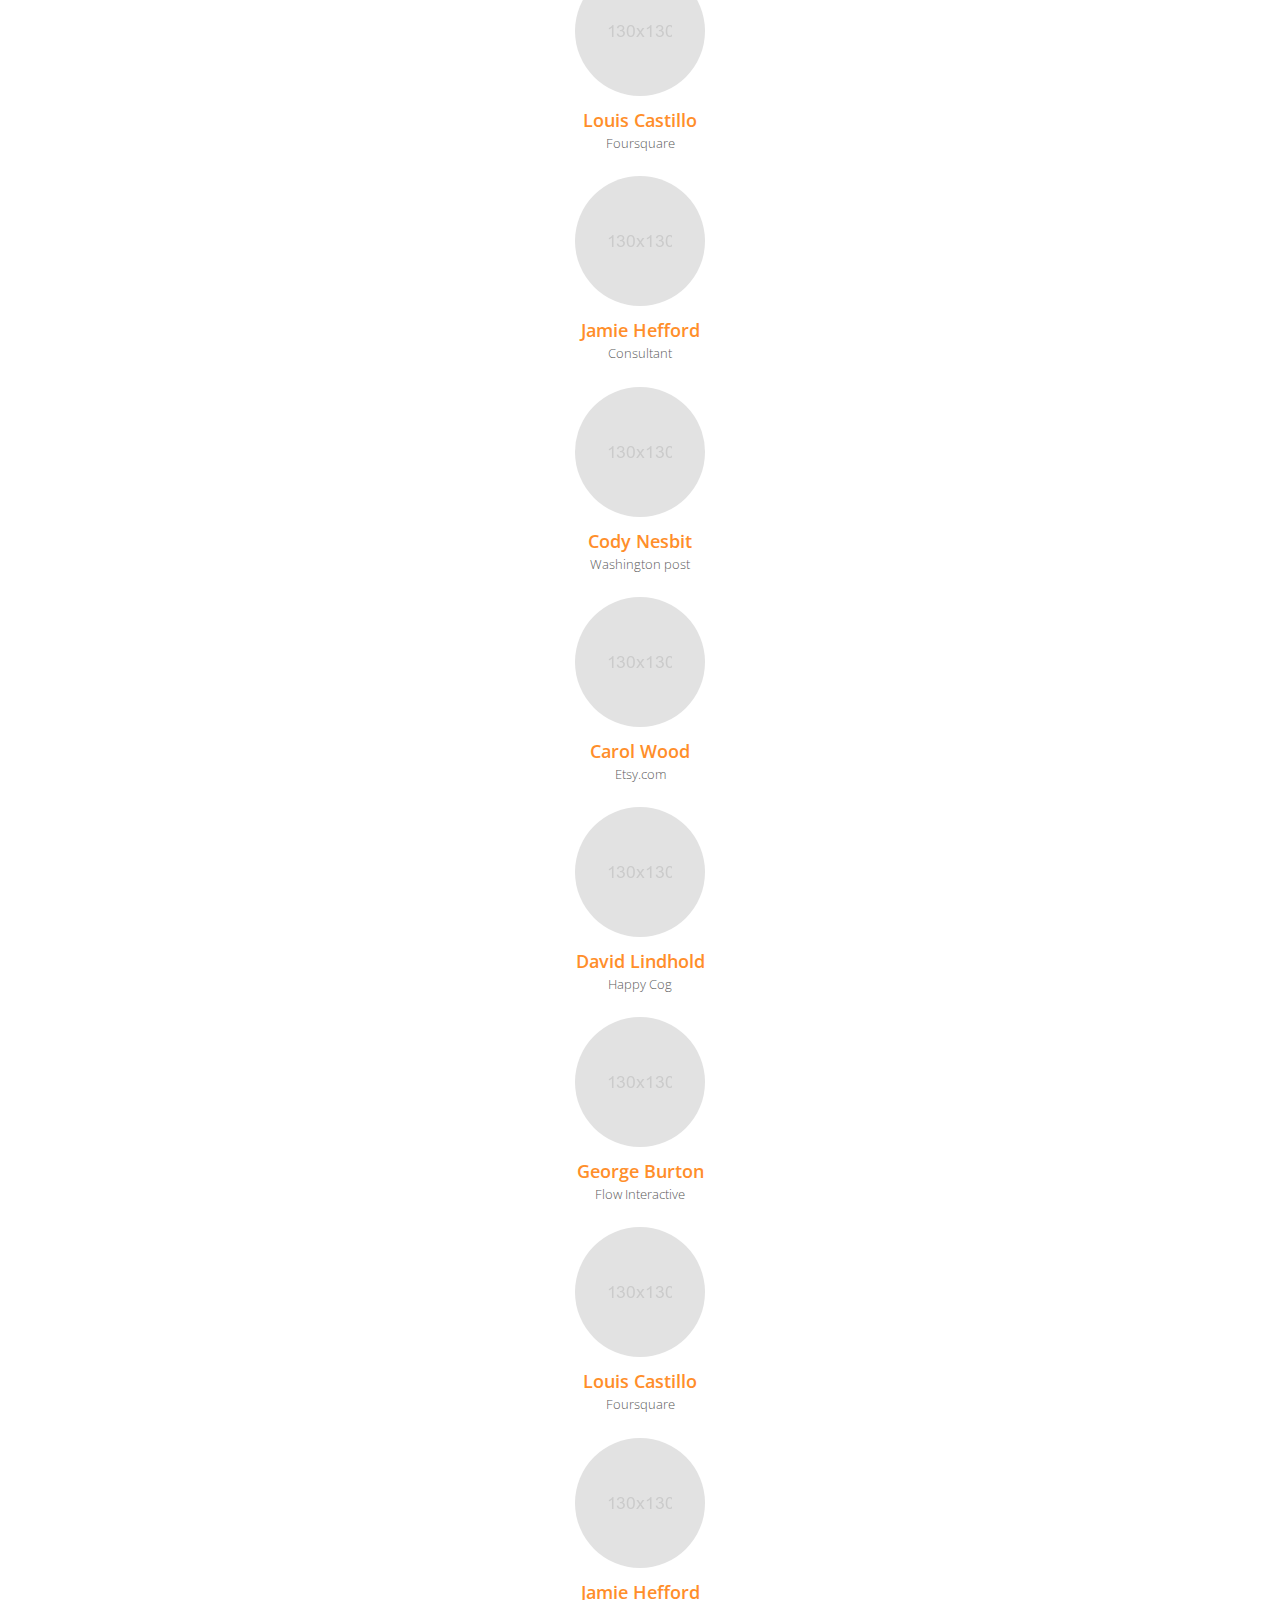
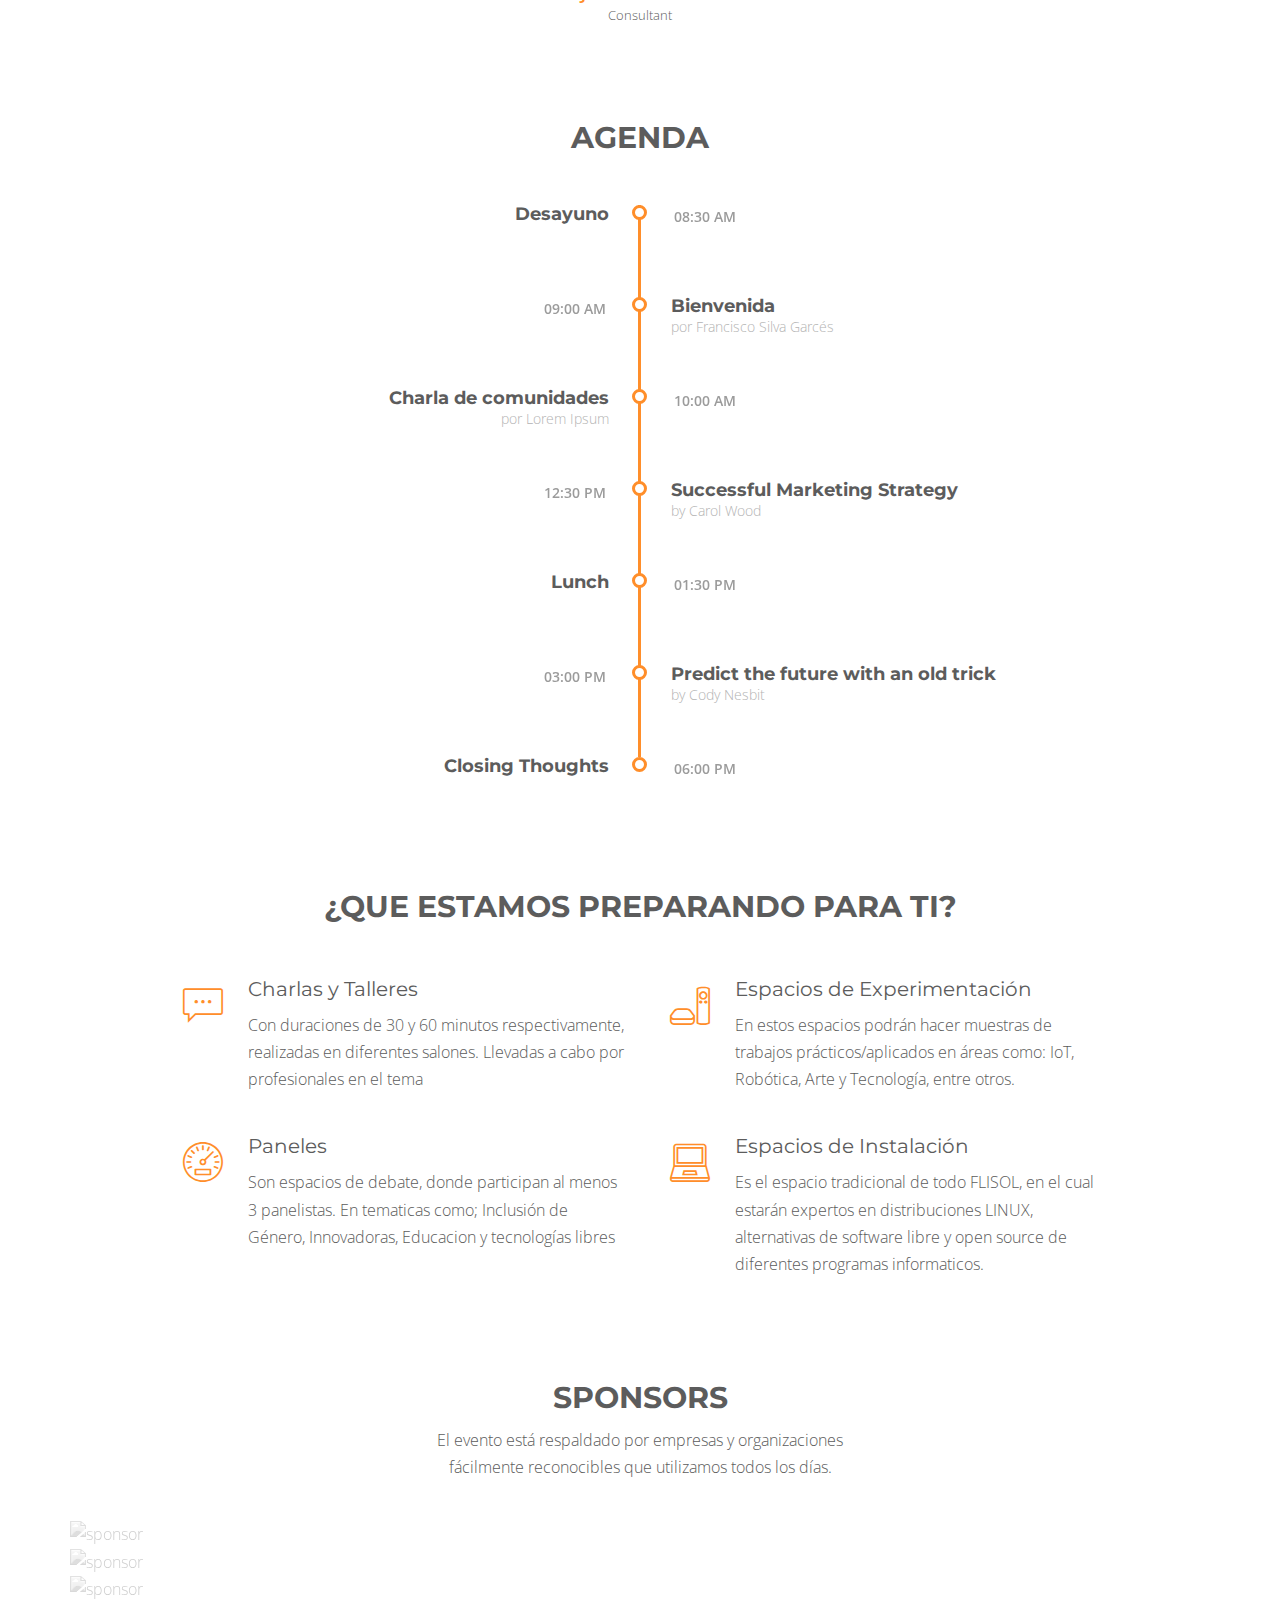
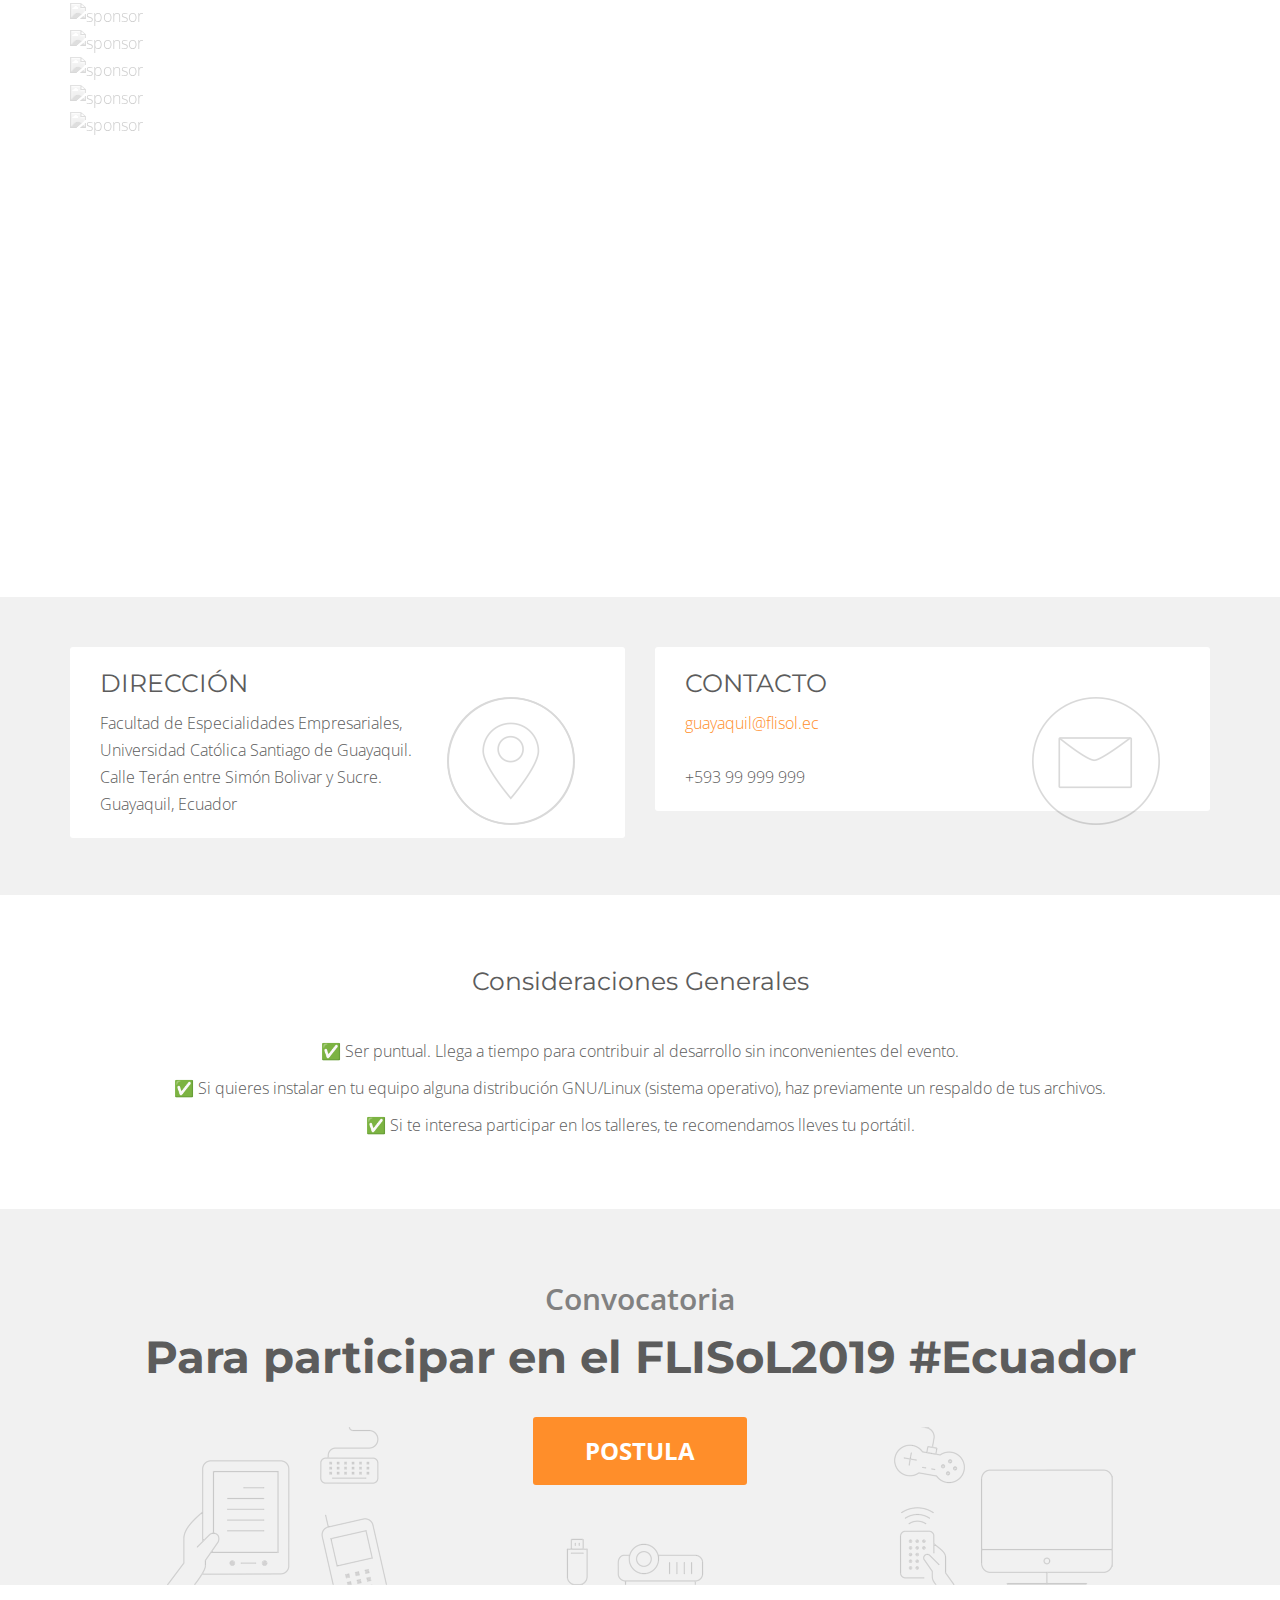
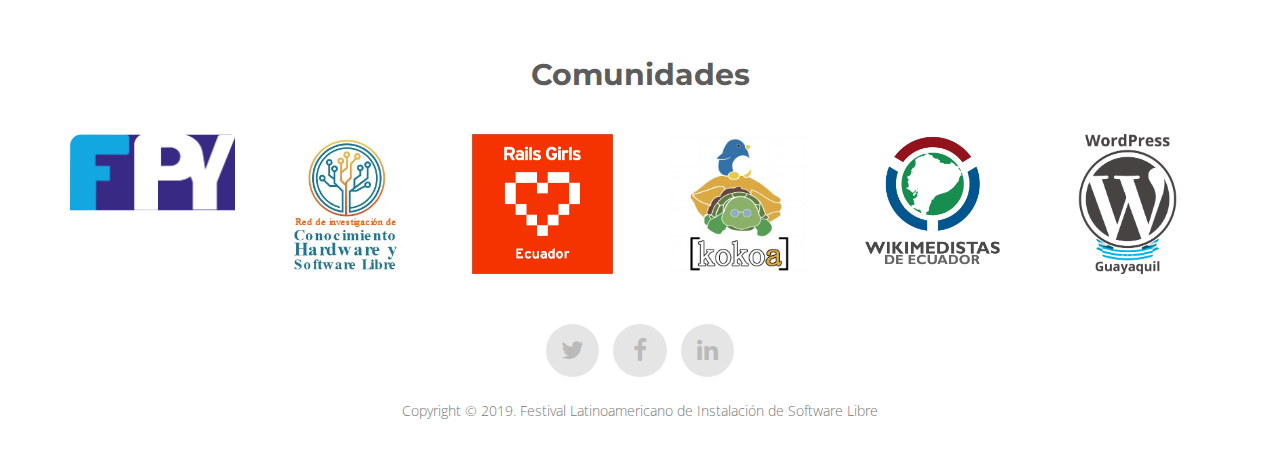
==== commit 71e9f307: "Rediseño del sitio FLISOL Guayaquil 2019" ====
--- a/index.html
+++ b/index.html
@@ -1,595 +1,611 @@
 <!DOCTYPE html>
-<html lang="en">
+<html lang="es">
 <head>
-<title>Flisol 2019</title>
-<meta charset="utf-8">
-<meta http-equiv="X-UA-Compatible" content="IE=edge">
-<meta name="description" content="Conference project">
-<meta name="viewport" content="width=device-width, initial-scale=1">
-<link rel="stylesheet" type="text/css" href="styles/bootstrap4/bootstrap.min.css">
-<link href="plugins/font-awesome-4.7.0/css/font-awesome.min.css" rel="stylesheet" type="text/css">
-<link rel="stylesheet" type="text/css" href="plugins/OwlCarousel2-2.2.1/owl.carousel.css">
-<link rel="stylesheet" type="text/css" href="plugins/OwlCarousel2-2.2.1/owl.theme.default.css">
-<link rel="stylesheet" type="text/css" href="plugins/OwlCarousel2-2.2.1/animate.css">
-<link rel="stylesheet" type="text/css" href="styles/main_styles.css">
-<link rel="stylesheet" type="text/css" href="styles/responsive.css">
+    <meta charset="utf-8">
+    <meta http-equiv="X-UA-Compatible" content="IE=edge">
+    <meta name="viewport" content="width=device-width, initial-scale=1.0, maximum-scale=1.0, user-scalable=no">
+
+    <meta name="description" content="El FLISoL se realiza desde el año 2005 y desde el 2008 se adoptó su realización el 4to Sábado de abril de cada año. La entrada es gratuita y su principal objetivo es promover el uso del software libre, dando a conocer al público en general su filosofía, alcances, avances y desarrollo.">
+
+    <link rel="shortcut icon" href="images/favicon.ico">
+    <link rel="apple-touch-icon" sizes="180x180" href="images/apple-touch-icon.png">
+    <link rel="icon" type="image/png" sizes="32x32" href="images/favicon-32x32.png">
+    <link rel="icon" type="image/png" sizes="16x16" href="images/favicon-16x16.png">
+    <link rel="manifest" href="/site.webmanifest">
+
+    <!-- Page Title -->
+    <title>FLISOL Guayaquil 2019</title>
+
+    <!-- Bootstrap -->
+    <link href="css/bootstrap.min.css" rel="stylesheet">
+
+    <!-- Custom Google Font : Open Sans & Montserrat -->
+    <link href='https://fonts.googleapis.com/css?family=Open+Sans:300,600' rel='stylesheet' type='text/css'>
+    <link href='https://fonts.googleapis.com/css?family=Montserrat:400,700' rel='stylesheet' type='text/css'>
+
+    <!-- Plugins -->
+    <link href="css/plugins/animate.css" rel="stylesheet">
+    <link href="css/plugins/slick.css" rel="stylesheet">
+    <link href="css/plugins/magnific-popup.css" rel="stylesheet">
+    <link href="css/plugins/font-awesome.css" rel="stylesheet">
+    <link href="css/plugins/streamline-icons.css" rel="stylesheet">
+
+    <!-- Event Style -->
+    <link href="css/style.css" rel="stylesheet">
+
+    <!-- Color Theme -->
+    <!-- Options: green, purple, red, yellow, mint, blue, black  -->
+    <link href="css/themes/orange.css" rel="stylesheet">
+
+    <!-- HTML5 shim and Respond.js for IE8 support of HTML5 elements and media queries -->
+    <!-- WARNING: Respond.js doesn't work if you view the page via file:// -->
+    <!--[if lt IE 9]>
+  <script src="js/ie/respond.min.js"></script>
+  <![endif]-->
+
+    <!-- Modernizr -->
+    <script src="js/modernizr.min.js"></script>
+    <!-- Subtle Loading bar -->
+    <script src="js/plugins/pace.js"></script>
 </head>
-<body>
-
-<div class="super_container">
-
-	<!-- Menu -->
-
-	<div class="menu trans_500">
-		<div class="menu_content d-flex flex-column align-items-center justify-content-center text-center">
-			<div class="menu_close_container"><div class="menu_close"></div></div>
-			<div class="logo menu_logo">
-				<a href="#">
-					<div class="logo_container d-flex flex-row align-items-start justify-content-start">
-						<!--<div class="logo_image"><div><img src="images/logo.png" alt=""></div></div>-->
-						<div class="logo_content">
-							<div class="logo_text logo_text_not_ie" align="center">FLISOL 2019</div>
-							<div class="logo_sub" align="center">GYE,ECUADOR</div>
-						</div>
-					</div>
-				</a>
-			</div>
-			<ul>
-				<li class="menu_item"><a href="index.html">Inicio</a></li>
-				<li class="menu_item"><a href="flisol.html">Flisol</a></li>
-				<li class="menu_item"><a href="conferencias.html">Conferencistas</a></li>
-				<li class="menu_item"><a href="cronograma.html">Cronograma</a></li>
-				<li class="menu_item"><a href="organizadores.html">Organizadores</a></li>
-				<li class="menu_item"><a href="ubicacion.html">Ubicación</a></li>
-			</ul>
-		</div>
-		<div class="menu_social">
-			<div class="menu_social_title">Follow uf on Social Media</div>
-			<ul>
-				<li><a href="#"><i class="fa fa-facebook" aria-hidden="true"></i></a></li>
-				<li><a href="#"><i class="fa fa-twitter" aria-hidden="true"></i></a></li>
-				<li><a href="#"><i class="fa fa-linkedin" aria-hidden="true"></i></a></li>
-			</ul>
-		</div>
-	</div>
-	
-	<!-- Home -->
-
-	<div class="home">
-		<!-- <div class="home_background" style="background-image: url(images/index.jpg)"></div> -->
-		<div class="parallax_background parallax-window" data-parallax="scroll" data-image-src="images/index.jpg" data-speed="0.8"></div>
-
-		<!-- Header -->
-
-		<header class="header" id="header">
-			<div>
-				<div class="header_top">
-					<div class="container">
-						<div class="row">
-							<div class="col">
-								<div class="header_top_content d-flex flex-row align-items-center justify-content-start">
-									<div>
-										<a href="#">
-											<div class="logo_container d-flex flex-row align-items-start justify-content-start">
-												<!--<div class="logo_image"><div><img src="images/logo.png" alt=""></div></div>-->
-												<div class="logo_content">
-                                                    <div class="logo_text"><div><img  id="logoid" src="images/1/FLISoL%20Ecuador.png" alt=""></div></div>
-													<!--<div id="logo_text" class="logo_text logo_text_not_ie">FLISOL 2019</div>-->
-													<!--<div class="logo_sub" align="center">Mayo 19, 2019 - GYE, ECUADOR</div>-->
-												</div>
-											</div>
-										</a>	
-									</div>
-									<div class="header_social ml-auto">
-										<ul>
-											<!--<li><a href="#"><i class="fa fa-pinterest" aria-hidden="true"></i></a></li>-->
-											<li><a href="#"><i class="fa fa-facebook" aria-hidden="true"></i></a></li>
-											<li><a href="#"><i class="fa fa-twitter" aria-hidden="true"></i></a></li>
-											<!--<li><a href="#"><i class="fa fa-dribbble" aria-hidden="true"></i></a></li>-->
-											<!--<li><a href="#"><i class="fa fa-behance" aria-hidden="true"></i></a></li>-->
-											<li><a href="#"><i class="fa fa-linkedin" aria-hidden="true"></i></a></li>
-										</ul>
-									</div>
-									<div class="hamburger ml-auto"><i class="fa fa-bars" aria-hidden="true"></i></div>
-								</div>
-							</div>
-						</div>
-					</div>
-				</div>
-				<div class="header_nav" id="header_nav_pin">
-					<div class="header_nav_inner">
-						<div class="header_nav_container">
-							<div class="container">
-								<div class="row">
-									<div class="col">
-										<div class="header_nav_content d-flex flex-row align-items-center justify-content-start">
-											<nav class="main_nav">
-												<ul>
-													<li class="active"><a href="index.html">Inicio</a></li>
-													<li><a href="flisol.html">Flisol 2019</a></li>
-													<li><a href="conferencias.html">Conferencistas</a></li>
-													<li><a href="cronograma.html">Cronograma</a></li>
-													<li><a href="organizadores.html">Organizadores</a></li>
-													<li><a href="ubicacion.html">Ubicación</a></li>
-												</ul>
-											</nav>
-											<div class="header_extra ml-auto">
-												<div class="header_search"><i class="fa fa-search" aria-hidden="true"></i></div>
-												<div class="button header_button"><a href="https://www.conocimientolibre.ec/event/flisol2019-guayaquil-2019-05-18-8/register">Registrarse ahora!</a></div>
-											</div>
-										</div>
-									</div>
-								</div>
-							</div>
-						</div>
-						<div class="search_container">
-							<div class="container">
-								<div class="row">
-									<div class="col">
-										<div class="search_content d-flex flex-row align-items-center justify-content-end">
-											<form action="#" id="search_container_form" class="search_container_form">
-												<input type="text" class="search_container_input" placeholder="Search" required="required">
-												<button class="search_container_button"><i class="fa fa-search" aria-hidden="true"></i></button>
-											</form>
-										</div>
-									</div>
-								</div>
-							</div>
-						</div>
-					</div>
-				</div>	
-			</div>
-		</header>
-
-		<div class="home_content_container">
-			<div class="container">
-				<div class="row">
-					<div class="col">
-						<div class="home_content">
-							<div class="home_date">Mayo 18, 2019</div>
-							<div class="home_location">Festival Latinoamericano de Instalación de Software Libre</div>
-							<div class="home_date">Guayaquil, Ecuador</div>
-							<div class="home_text">El FLISoL se realiza desde el año 2005 y desde el 2008 se adoptó su realización el 4to Sábado de abril de cada año. La entrada es gratuita y su principal objetivo es promover el uso del software libre, dando a conocer al público en general su filosofía, alcances, avances y desarrollo. </div>
-							<div class="home_buttons">
-								<div class="button home_button"><a href="https://www.conocimientolibre.ec/event/flisol2019-guayaquil-2019-05-18-8/register">Registrarse!</a></div>
-								<div class="button home_button"><a href="flisol.html">Información</a></div>
-							</div>
-						</div>
-					</div>
-				</div>
-			</div>
-		</div>
-	</div>
-
-	<!-- Intro -->
-
-	<div class="intro">
-		<div class="intro_content d-flex flex-row flex-wrap align-items-start justify-content-between">
-
-			<!-- Intro Item -->
-			<div class="intro_item">
-				<div class="intro_image"><img src="images/comunidades/fondo_coworking.jpg" alt=""></div>
-				<div class="intro_body">
-					<div class="intro_title"><a href="#">Paneles</a></div>
-					<div class="intro_subtitle">Son espacios de debate, donde participan al menos 3 panelistas. En tematicas como; Inclusión de Género, Innovadoras, Educacion y tecnologías libres.</div>
-				</div>
-			</div>
-
-			<!-- Intro Item -->
-            <!--
-			<div class="intro_item">
-				<div class="intro_image"><img src="images/intro_2.jpg" alt=""></div>
-				<div class="intro_body">
-					<div class="intro_title"><a href="#">Supersessions</a></div>
-					<div class="intro_subtitle">Donec quis metus ac arcu luctus accumsan.</div>
-				</div>
-			</div>-->
-
-			<!-- Intro Item -->
-			<div class="intro_item">
-				<div class="intro_image"><img src="images/inicio/charla1.jpg" alt=""></div>
-				<div class="intro_body">
-					<div class="intro_title"><a href="#">Charlas y Talleres</a></div>
-					<div class="intro_subtitle">Con duraciones de 30 y 60 minutos respectivamente, se realizaran en diferentes salones. Llevadas a cabo por profesionales en el tema.</div>
-				</div>
-			</div>
-
-			<!-- Intro Item -->
-			<div class="intro_item">
-				<div class="intro_image"><img src="images/comunidades/fondo_coworking.jpg" alt=""></div>
-				<div class="intro_body">
-					<div class="intro_title"><a href="#">Espacios de Experimentación</a></div>
-					<div class="intro_subtitle">En estos espacios podrán hacer muestras de trabajos prácticos/aplicados en áreas como: IoT, Robótica, Arte y Tecnología, entre otros. </div>
-				</div>
-			</div>
-
-			<!-- Intro Item -->
-            <!--
-			<div class="intro_item">
-				<div class="intro_image"><img src="images/intro_5.jpg" alt=""></div>
-				<div class="intro_body">
-					<div class="intro_title"><a href="#">Directory</a></div>
-					<div class="intro_subtitle">Donec quis metus ac arcu luctus accumsan.</div>
-				</div>
-			</div>-->
-
-			<!-- Intro Item -->
-			<div class="intro_item">
-				<div class="intro_image"><img src="images/comunidades/fondo_coworking.jpg" alt=""></div>
-				<div class="intro_body">
-					<div class="intro_title"><a href="#">Espacios de Instalación</a></div>
-					<div class="intro_subtitle">Es el espacio tradicional de todo FLISOL, en el cual estarán expertos en distribuciones LINUX, alternativas de software libre y open source de diferentes programas informaticos.</div>
-				</div>
-			</div>
-
-		</div>
-	</div>
-
-	<!-- Pricing  <img class="pricing_price"width="30" height="auto" src="images/funpythonlogo.png"/>
-  <div class="col-lg-4 pricing_col">
-					<div class="pricing_item">
--->
-
-	<div class="pricing">
-		<div class="parallax_background parallax-window" data-parallax="scroll" data-image-src="images/pricing.jpg" data-speed="0.8"></div>
-		<div class="container">
-			<div class="row">
-				<div class="col text-center">
-					<div class="pricing_section_title">Comunidades</div>
-				</div>
-			</div>
-			<div class="row pricing_row " >
-                <div class="col-lg-4 pricing_col " align="center">
-					<img width="100" height="auto" src="images/Comunidades/FunPython_logo.png"/>
-                    <img width="100" height="auto" src="images/Comunidades/rich.png"/>
-                    <img width="100" height="auto" src="images/comunidades/Rails-logo.png"/>
-                </div>
-                <div class="col-lg-4 pricing_col" align="center">
-                    <img width="100" height="auto" src="images/comunidades/kokoa_logo.jpg"/>
-                <img width="100" height="auto" src="images/comunidades/Wikimedistas de Ecuador PNG.png"/>
-                <img width="100" height="auto" src="images/comunidades/Rladies_2.jpg"/></div>
-                
-                <div class="col-lg-4 pricing_col" align="center">
-                    <img width="100" height="auto" src="images/comunidades/Rails-logo.png"/>
-                <img width="100" height="auto" src="images/comunidades/rich.png"/>
-                    <img width="100" height="auto" src="images/comunidades/FunPython_logo.png"/></div>
-				<!-- Pricing Item -->
-				
-			</div>
-		</div>
-	</div>
-
-	<!-- Calendar -->
-
-	<div class="calendar">
-		<div class="container reset_container">
-			<div class="row">
-				<div class="col-xl-6 calendar_col">
-					<div class="calendar_container">
-						<div class="calendar_title_bar d-flex flex-row align-items-center justify-content-start">
-							<div><div class="calendar_icon"><img src="images/calendar.svg" alt=""></div></div>
-							<div class="calendar_title">18 de mayo - Mañana</div>
-						</div>
-						<div class="calendar_items">
-							
-							<!-- Calendar Item -->
-							<div class="calendar_item d-flex flex-row align-items-center justify-content-start">
-								<div><div class="calendar_item_image"><img src="images/event_1.jpg" alt=""></div></div>
-								<div class="calendar_item_time">
-									<div>08:30</div>
-									<div>Auditorium</div>
-								</div>
-								<div class="calendar_item_text">
-									<div>Registro</div>
-									<div>08 AM - 09 AM</div>
-									<div>Entrada</div>
-								</div>
-							</div>
-
-							<!-- Calendar Item -->
-							<div class="calendar_item d-flex flex-row align-items-center justify-content-start">
-								<div><div class="calendar_item_image"><img src="images/event_2.jpg" alt=""></div></div>
-								<div class="calendar_item_time">
-									<div>09:15</div>
-									<div>Auditorium</div>
-								</div>
-								<div class="calendar_item_text">
-									<div>Bienvenida Flisol 2019</div>
-									<div>08 AM - 09 AM</div>
-									<div>Speaker: Flisol</div>
-								</div>
-							</div>
-
-							<!-- Calendar Item -->
-							<div class="calendar_item d-flex flex-row align-items-center justify-content-start">
-								<div><div class="calendar_item_image"><img src="images/event_3.jpg" alt=""></div></div>
-								<div class="calendar_item_time">
-									<div>09:30</div>
-									<div>Auditorium</div>
-								</div>
-								<div class="calendar_item_text">
-									<div>Comunidades</div>
-									<div>09 AM - 10 AM</div>
-									<div>Speaker: FunPython</div>
-								</div>
-							</div>
-
-							<!-- Calendar Item -->
-							<div class="calendar_item d-flex flex-row align-items-center justify-content-start">
-								<div><div class="calendar_item_image"><img src="images/event_4.jpg" alt=""></div></div>
-								<div class="calendar_item_time">
-									<div>10:00</div>
-									<div>Auditorium</div>
-								</div>
-								<div class="calendar_item_text">
-									<div>Drinks and dinner</div>
-									<div>08 AM - 04 PM</div>
-									<div>Speaker: Daniel Hill</div>
-								</div>
-							</div>
-                            
-                            <!-- Calendar Item -->
-							<div class="calendar_item d-flex flex-row align-items-center justify-content-start">
-								<div><div class="calendar_item_image"><img src="images/event_4.jpg" alt=""></div></div>
-								<div class="calendar_item_time">
-									<div>10:15</div>
-									<div>Auditorium</div>
-								</div>
-								<div class="calendar_item_text">
-									<div>Drinks and dinner</div>
-									<div>08 AM - 04 PM</div>
-									<div>Speaker: Daniel Hill</div>
-								</div>
-							</div>
-                            
-                            <!-- Calendar Item -->
-							<div class="calendar_item d-flex flex-row align-items-center justify-content-start">
-								<div><div class="calendar_item_image"><img src="images/event_4.jpg" alt=""></div></div>
-								<div class="calendar_item_time">
-									<div>11:00</div>
-									<div>Auditorium</div>
-								</div>
-								<div class="calendar_item_text">
-									<div>Drinks and dinner</div>
-									<div>08 AM - 04 PM</div>
-									<div>Speaker: Daniel Hill</div>
-								</div>
-							</div>
-                            
-                            <!-- Calendar Item -->
-							<div class="calendar_item d-flex flex-row align-items-center justify-content-start">
-								<div><div class="calendar_item_image"><img src="images/event_4.jpg" alt=""></div></div>
-								<div class="calendar_item_time">
-									<div>12:00</div>
-									<div>Auditorium</div>
-								</div>
-								<div class="calendar_item_text">
-									<div>Drinks and dinner</div>
-									<div>08 AM - 04 PM</div>
-									<div>Speaker: Daniel Hill</div>
-								</div>
-							</div>
-
-						</div>
-					</div>
-				</div>
-
-				<div class="col-xl-6 calendar_col">
-					<div class="calendar_container">
-						<div class="calendar_title_bar d-flex flex-row align-items-center justify-content-start">
-							<div><div class="calendar_icon"><img src="images/calendar.svg" alt=""></div></div>
-							<div class="calendar_title">18 de mayo - Tarde</div>
-						</div>
-						<div class="calendar_items">
-							
-							<!-- Calendar Item -->
-							<div class="calendar_item d-flex flex-row align-items-center justify-content-start">
-								<div><div class="calendar_item_image"><img src="images/event_5.jpg" alt=""></div></div>
-								<div class="calendar_item_time">
-									<div>13:00</div>
-									<div>Auditorium</div>
-								</div>
-								<div class="calendar_item_text">
-									<div>Business 101</div>
-									<div>08 AM - 04 PM</div>
-									<div>Speaker: Daniel Hill</div>
-								</div>
-							</div>
-
-							<!-- Calendar Item -->
-							<div class="calendar_item d-flex flex-row align-items-center justify-content-start">
-								<div><div class="calendar_item_image"><img src="images/event_6.jpg" alt=""></div></div>
-								<div class="calendar_item_time">
-									<div>13:30</div>
-									<div>Auditorium</div>
-								</div>
-								<div class="calendar_item_text">
-									<div>About technology</div>
-									<div>08 AM - 04 PM</div>
-									<div>Speaker: Daniel Hill</div>
-								</div>
-							</div>
-
-							<!-- Calendar Item -->
-							<div class="calendar_item d-flex flex-row align-items-center justify-content-start">
-								<div><div class="calendar_item_image"><img src="images/event_7.jpg" alt=""></div></div>
-								<div class="calendar_item_time">
-									<div>14:00</div>
-									<div>Auditorium</div>
-								</div>
-								<div class="calendar_item_text">
-									<div>Conference calls</div>
-									<div>08 AM - 04 PM</div>
-									<div>Speaker: Daniel Hill</div>
-								</div>
-							</div>
-
-							<!-- Calendar Item -->
-							<div class="calendar_item d-flex flex-row align-items-center justify-content-start">
-								<div><div class="calendar_item_image"><img src="images/event_8.jpg" alt=""></div></div>
-								<div class="calendar_item_time">
-									<div>14:30</div>
-									<div>Auditorium</div>
-								</div>
-								<div class="calendar_item_text">
-									<div>Drinks and dinner</div>
-									<div>08 AM - 04 PM</div>
-									<div>Speaker: Daniel Hill</div>
-								</div>
-							</div>
-                            
-                            <!-- Calendar Item -->
-							<div class="calendar_item d-flex flex-row align-items-center justify-content-start">
-								<div><div class="calendar_item_image"><img src="images/event_4.jpg" alt=""></div></div>
-								<div class="calendar_item_time">
-									<div>15:00</div>
-									<div>Auditorium</div>
-								</div>
-								<div class="calendar_item_text">
-									<div>Drinks and dinner</div>
-									<div>08 AM - 04 PM</div>
-									<div>Speaker: Daniel Hill</div>
-								</div>
-							</div>
-                            
-                            <!-- Calendar Item -->
-							<div class="calendar_item d-flex flex-row align-items-center justify-content-start">
-								<div><div class="calendar_item_image"><img src="images/event_4.jpg" alt=""></div></div>
-								<div class="calendar_item_time">
-									<div>15:30</div>
-									<div>Auditorium</div>
-								</div>
-								<div class="calendar_item_text">
-									<div>Drinks and dinner</div>
-									<div>08 AM - 04 PM</div>
-									<div>Speaker: Daniel Hill</div>
-								</div>
-							</div>
-                            
-                            <!-- Calendar Item -->
-							<div class="calendar_item d-flex flex-row align-items-center justify-content-start">
-								<div><div class="calendar_item_image"><img src="images/event_4.jpg" alt=""></div></div>
-								<div class="calendar_item_time">
-									<div>16:00</div>
-									<div>Auditorium</div>
-								</div>
-								<div class="calendar_item_text">
-									<div>Drinks and dinner</div>
-									<div>08 AM - 04 PM</div>
-									<div>Speaker: Daniel Hill</div>
-								</div>
-							</div>
-
-						</div>
-					</div>
-				</div>
-
-			</div>
-		</div>
-	</div>
-
-	<!-- Call to action -->
-
-	<div class="cta">
-		<div class="parallax_background parallax-window" data-parallax="scroll" data-image-src="images/cta_1.jpg" data-speed="0.8"></div>
-		<div class="container">
-			<div class="row">
-				<div class="col">
-					<div class="cta_content text-center">
-						<div class="cta_title">Convocatoria para participar en el FLISoL2019 #Ecuador</div>
-						<div class="button cta_button"><a href="https://www.conocimientolibre.ec/survey/start/convocatoria-para-participar-en-el-flisol2019-ecuador-10">Postula</a></div>
-					</div>
-				</div>
-			</div>
-		</div>
-	</div>
-
-	<!-- Footer -->
-
-	<footer class="footer">
-		<div class="footer_content">
-			<div class="container">
-				<div class="row">
-					
-					<!-- Footer Column -->
-					<div class="col-lg-6 footer_col">
-						<div class="footer_about">
-							<div>
-								<a href="#">
-									<div class="logo_container d-flex flex-row align-items-start justify-content-start">
-												<!--<div class="logo_image"><div><img src="images/logo.png" alt=""></div></div>-->
-												<div class="logo_content">
-                                                    <div class="logo_text"><div><img src="images/1/FLISoL%20Ecuador.png" alt=""></div></div>
-													<!--<div id="logo_text" class="logo_text logo_text_not_ie">FLISOL 2019</div>-->
-													<!--<div class="logo_sub" align="center">Mayo 19, 2019 - GYE, ECUADOR</div>-->
-												</div>
-											</div>
-								</a>	
-							</div>
-							<div class="footer_about_text">
-								<p>  “Si hay algo que merece una recompensa, es la contribución social. La creatividad puede ser una contribución social, pero solo en la medida en que la sociedad sea libre de aprovechar los resultados…[]”</p>
-								<p>-El manifiesto de GNU /> </p>
-							</div>
-						</div>
-					</div>
-
-					<!-- Footer Column -->
-					<div class="col-lg-6 footer_col" align="center">
-						<div class="footer_links">
-							<ul>
-								<li><a href="#">Inicio</a></li>
-								<li><a href="#">Flisol 2019</a></li>
-								<li><a href="#">Conferencistas</a></li>
-								<li><a href="#">Cronograma</a></li>
-								<li><a href="#">Organizadores</a></li>
-								<li><a href="#">Ubicación</a></li>
-							</ul>
-						</div>
-					</div>
-
-					<!-- Footer Column -->
-					
-					<!-- Footer Column -->
-					
-				</div>
-			</div>
-		</div>
-		<div class="footer_extra">
-			<div class="container">
-				<div class="row">
-					<div class="col">
-						<div class="footer_extra_content d-flex flex-lg-row flex-column align-items-lg-center align-items-start justify-content-lg-start justify-content-center">
-							<div class="footer_social">
-								<div class="footer_social_title">Sigue nuestras redes sociales</div>
-								<ul class="footer_social_list">
-									
-									<li><a href="#"><i class="fa fa-facebook" aria-hidden="true"></i></a></li>
-									<li><a href="#"><i class="fa fa-twitter" aria-hidden="true"></i></a></li>
-									
-									<li><a href="#"><i class="fa fa-linkedin" aria-hidden="true"></i></a></li>
-								</ul>
-							</div>
-							<div class="footer_extra_right ml-lg-auto text-lg-right">
-								
-								<div class="copyright"><!-- Link back to Colorlib can't be removed. Template is licensed under CC BY 3.0. -->
-Copyright &copy;<script>document.write(new Date().getFullYear());</script>  <i class="fa fa-heart-o" aria-hidden="true"></i> <a href="https://colorlib.com" target="_blank">Colorlib</a>
-<!-- Link back to Colorlib can't be removed. Template is licensed under CC BY 3.0. --></div>
-							</div>
-						</div>
-					</div>
-				</div>
-			</div>
-		</div>
-	</footer>
-		
-</div>
-
-<script src="js/jquery-3.2.1.min.js"></script>
-<script src="styles/bootstrap4/popper.js"></script>
-<script src="styles/bootstrap4/bootstrap.min.js"></script>
-<script src="plugins/OwlCarousel2-2.2.1/owl.carousel.js"></script>
-<script src="plugins/easing/easing.js"></script>
-<script src="plugins/parallax-js-master/parallax.min.js"></script>
-<script src="js/custom.js"></script>
+
+<body class="animate-page" data-spy="scroll" data-target="#navbar" data-offset="100">
+    <!--Preloader div-->
+    <div class="preloader"></div>
+
+    <!-- Fixed navbar -->
+    <nav class="navbar navbar-default navbar-fixed-top reveal-menu js-reveal-menu reveal-menu-hidden">
+        <div class="container">
+            <div class="navbar-header">
+                <button type="button" class="navbar-toggle collapsed" data-toggle="collapse" data-target="#navbar" aria-expanded="false" aria-controls="navbar">
+                    <span class="sr-only">Toggle navigation</span>
+                    <span class="icon-bar"></span>
+                    <span class="icon-bar"></span>
+                    <span class="icon-bar"></span>
+                </button>
+                <a class="navbar-brand" href="#"><img src="images/logo.png" alt="Logo FLISOL"> </a>
+            </div>
+            <div id="navbar" class="navbar-collapse collapse">
+
+                <ul class="nav navbar-nav navbar-right">
+                    <li class="active"><a href="#top">Inicio</a></li>
+                    <li><a href="#speakers">Speakers</a></li>
+                    <li><a href="#schedule">Agenda</a></li>
+                    <li><a href="#sponsors" class="hidden-sm">Sponsors</a></li>
+                    <li><a href="#venue" class="hidden-sm">Lugar</a></li>
+                    <li><a href="#contact">Contacto</a></li>
+                </ul>
+            </div>
+            <!--/.nav-collapse -->
+        </div>
+    </nav>
+    <!-- // End Fixed navbar -->
+
+    <header id="top" class="header parallax-bg">
+        <div class="container">
+
+            <div class="header_top-bg">
+                <div class="logo">
+                    <a href="#"><img src="images/logo-w.png" alt="Logo FLISOL"></a>
+                </div>
+            </div>
+
+            <h3 class="headline-support wow fadeInDown text-uppercase">Festival Latinoamericano de</h3>
+            <h1 class="headline wow fadeInDown text-uppercase" data-wow-delay="0.1s">Instalación de Software Libre</h1>
+
+            <div class="when_where wow fadeIn" data-wow-delay="0.4s">
+                <p class="event_when">18 de Mayo de 2019</p>
+                <p class="event_where">Guayaquil, Ecuador</p>
+            </div>
+
+            <div class="header_bottom-bg">
+                <a class="btn btn-default btn-xl wow zoomIn" data-wow-delay="0.3s" href="https://www.conocimientolibre.ec/event/flisol2019-guayaquil-2019-05-18-8/register" target="_blank">Regístrate!</a>
+                <p class="cta_urgency wow fadeIn" data-wow-delay="0.5s"><small>Apresúrate, tenemos pocos asientos disponibles</small></p>
+            </div>
+
+        </div>
+        <!-- end .container -->
+    </header>
+    <!-- end .header -->
+
+    <!-- 
+     Highlight Section
+     ====================================== -->
+
+    <section class="highlight">
+
+        <div class="container">
+            <p class="lead text-center">El FLISoL se realiza desde el año 2005 y desde el 2008 se adoptó su realización el 4to Sábado de abril de cada año. La entrada es gratuita y su principal objetivo es promover el uso del software libre, dando a conocer al público en general su filosofía, alcances, avances y desarrollo.</p>
+
+            <div class="countdown_wrap">
+
+                <h6 class="countdown_title text-center">El evento empezará en:</h6>
+
+                <!-- Countdown JS for the Event Date Starts here.
+    TIP: You can change your event time below in the Same Format.  -->
+
+                <ul id="countdown" data-event-date="18 may 2019 08:30:00">
+                    <li class="wow zoomIn" data-wow-delay="0s"> <span class="days">00</span>
+                        <p class="timeRefDays">días</p>
+                    </li>
+                    <li class="wow zoomIn" data-wow-delay="0.2s"> <span class="hours">00</span>
+                        <p class="timeRefHours">horas</p>
+                    </li>
+                    <li class="wow zoomIn" data-wow-delay="0.4s"> <span class="minutes">00</span>
+                        <p class="timeRefMinutes">minutos</p>
+                    </li>
+                    <li class="wow zoomIn" data-wow-delay="0.6s"> <span class="seconds">00</span>
+                        <p class="timeRefSeconds">segundos</p>
+                    </li>
+                </ul>
+            </div>
+            <!-- end .countdown_wrap -->
+
+            <div class="text-center">
+
+                <!-- Add to Calendar Plugin. 
+                     For Customization, Visit https://addtocalendar.com/ -->
+
+                <span class="addtocalendar atc-style-theme">
+                <a class="atcb-link"><i class="fa fa-calendar"> </i> Agregar a mi calendario</a>
+                  <var class="atc_event">
+                      <var class="atc_date_start">2019-05-18 08:30:00</var>
+                      <var class="atc_date_end">2019-05-18 18:00:00</var>
+                      <var class="atc_timezone">America/Guayaquil</var>
+                      <var class="atc_title">Festival Latinoamericano de Instalación de Software Libre</var>
+                      <var class="atc_description">El FLISoL se realiza desde el año 2005 y desde el 2008 se adoptó su realización el 4to Sábado de abril de cada año. La entrada es gratuita y su principal objetivo es promover el uso del software libre, dando a conocer al público en general su filosofía, alcances, avances y desarrollo</var>
+                      <var class="atc_location">Guayaquil, Ecuador</var>
+                      <var class="atc_organizer">FLISOL Guayaquil</var>
+                      <var class="atc_organizer_email">guayaquil@flisol.ec</var>
+                  </var>
+               </span>
+
+            </div>
+
+        </div>
+        <!-- end .container -->
+
+    </section>
+    <!-- end section.highlight -->
+
+    <!-- 
+     Our Speakers
+     ====================================== -->
+
+    <section class="speakers" id="speakers">
+        <div class="container">
+
+            <div class="section-title wow fadeInUp">
+                <h4>SPEAKERS</h4>
+            </div>
+
+            <div class="speaker-slider">
+
+                <div class="speaker-info wow fadeIn" data-wow-delay="0s">
+                    <img src="images/avatar_1.png" alt="avatar" class="img-responsive center-block">
+                    <p>George Burton</p>
+                    <span>Flow Interactive</span>
+                </div>
+                <!-- end .speaker-info -->
+
+                <div class="speaker-info wow fadeIn" data-wow-delay="0.1s">
+                    <img src="images/avatar_2.png" alt="avatar" class="img-responsive center-block">
+                    <p>Louis Castillo</p>
+                    <span>Foursquare</span>
+                </div>
+                <!-- end .speaker-info -->
+
+                <div class="speaker-info wow fadeIn" data-wow-delay="0.2s">
+                    <img src="images/avatar_3.png" alt="avatar" class="img-responsive center-block">
+                    <p>Jamie Hefford</p>
+                    <span>Consultant</span>
+                </div>
+                <!-- end .speaker-info -->
+
+                <div class="speaker-info wow fadeIn" data-wow-delay="0.3s">
+                    <img src="images/avatar_4.png" alt="avatar" class="img-responsive center-block">
+                    <p>Cody Nesbit</p>
+                    <span>Washington post</span>
+                </div>
+                <!-- end .speaker-info -->
+
+                <div class="speaker-info wow fadeIn" data-wow-delay="0.4s">
+                    <img src="images/avatar_5.png" alt="avatar" class="img-responsive center-block">
+                    <p>Carol Wood</p>
+                    <span>Etsy.com</span>
+                </div>
+                <!-- end .speaker-info -->
+
+                <div class="speaker-info wow fadeIn" data-wow-delay="0.5s">
+                    <img src="images/avatar_6.png" alt="avatar" class="img-responsive center-block">
+                    <p>David Lindhold</p>
+                    <span>Happy Cog</span>
+                </div>
+
+                <!-- end .speaker-info -->
+                <div class="speaker-info wow fadeIn" data-wow-delay="0s">
+                    <img src="images/avatar_1.png" alt="avatar" class="img-responsive center-block">
+                    <p>George Burton</p>
+                    <span>Flow Interactive</span>
+                </div>
+                <!-- end .speaker-info -->
+
+                <div class="speaker-info wow fadeIn" data-wow-delay="0.1s">
+                    <img src="images/avatar_2.png" alt="avatar" class="img-responsive center-block">
+                    <p>Louis Castillo</p>
+                    <span>Foursquare</span>
+                </div>
+                <!-- end .speaker-info -->
+
+                <div class="speaker-info wow fadeIn" data-wow-delay="0.2s">
+                    <img src="images/avatar_3.png" alt="avatar" class="img-responsive center-block">
+                    <p>Jamie Hefford</p>
+                    <span>Consultant</span>
+                </div>
+                <!-- end .speaker-info -->
+
+            </div>
+
+        </div>
+        <!-- end .container -->
+    </section>
+    <!-- end section.speakers -->
+
+    <!-- 
+     Our Schedule
+     ====================================== -->
+
+    <section class="schedule" id="schedule">
+
+        <div class="container">
+            <div class="section-title wow fadeInUp">
+                <h4 class="text-uppercase">Agenda</h4>
+            </div>
+
+            <section class="timeline">
+                <div class="timeline-block">
+                    <div class="timeline-bullet wow zoomIn" data-wow-delay="0s">
+
+                    </div>
+                    <!-- timeline-bullet -->
+
+                    <div class="timeline-content">
+                        <h2 class="wow flipInX" data-wow-delay="0.3s"> Desayuno</h2>
+                        <span class="date wow flipInX" data-wow-delay="0.3s">08:30 AM</span>
+                    </div>
+                    <!-- timeline-content -->
+                </div>
+                <!-- timeline-block -->
+
+                <div class="timeline-block">
+                    <div class="timeline-bullet wow zoomIn" data-wow-delay="0s">
+
+                    </div>
+                    <!-- timeline-bullet -->
+
+                    <div class="timeline-content">
+                        <h2 class="wow flipInX" data-wow-delay="0.3s"> Bienvenida</h2>
+                        <p class="wow flipInX" data-wow-delay="0.3s">por Francisco Silva Garcés</p>
+                        <span class="date wow flipInX" data-wow-delay="0.3s">09:00 AM</span>
+                    </div>
+                    <!-- timeline-content -->
+                </div>
+                <!-- timeline-block -->
+
+                <div class="timeline-block">
+                    <div class="timeline-bullet wow zoomIn" data-wow-delay="0s">
+
+                    </div>
+                    <!-- timeline-bullet -->
+
+                    <div class="timeline-content">
+                        <h2 class="wow flipInX" data-wow-delay="0.3s"> Charla de comunidades</h2>
+                        <p class="wow flipInX" data-wow-delay="0.3s">por Lorem Ipsum</p>
+                        <span class="date wow flipInX" data-wow-delay="0.3s">10:00 AM</span>
+                    </div>
+                    <!-- timeline-content -->
+                </div>
+                <!-- timeline-block -->
+
+                <div class="timeline-block">
+                    <div class="timeline-bullet wow zoomIn" data-wow-delay="0s">
+
+                    </div>
+                    <!-- timeline-bullet -->
+
+                    <div class="timeline-content">
+                        <h2 class="wow flipInX" data-wow-delay="0.3s"> Successful Marketing Strategy</h2>
+                        <p class="wow flipInX" data-wow-delay="0.3s">by Carol Wood </p>
+                        <span class="date wow flipInX" data-wow-delay="0.3s">12:30 PM</span>
+                    </div>
+                    <!-- timeline-content -->
+                </div>
+                <!-- timeline-block -->
+
+                <div class="timeline-block">
+                    <div class="timeline-bullet wow zoomIn" data-wow-delay="0s">
+
+                    </div>
+                    <!-- timeline-bullet -->
+
+                    <div class="timeline-content">
+                        <h2 class="wow flipInX" data-wow-delay="0.3s"> Lunch</h2>
+                        <span class="date wow flipInX" data-wow-delay="0.3s">01:30 PM</span>
+                    </div>
+                    <!-- timeline-content -->
+                </div>
+                <!-- timeline-block -->
+
+                <div class="timeline-block">
+                    <div class="timeline-bullet wow zoomIn" data-wow-delay="0s">
+
+                    </div>
+                    <!-- timeline-bullet -->
+
+                    <div class="timeline-content">
+                        <h2 class="wow flipInX" data-wow-delay="0.3s"> Predict the future with an old trick</h2>
+                        <p class="wow flipInX" data-wow-delay="0.3s">by Cody Nesbit</p>
+                        <span class="date wow flipInX" data-wow-delay="0.3s">03:00 PM</span>
+                    </div>
+                    <!-- timeline-content -->
+                </div>
+                <!-- timeline-block -->
+
+                <div class="timeline-block">
+                    <div class="timeline-bullet wow zoomIn" data-wow-delay="0s">
+
+                    </div>
+                    <!-- timeline-bullet -->
+
+                    <div class="timeline-content">
+                        <h2 class="wow flipInX" data-wow-delay="0.3s"> Closing Thoughts</h2>
+                        <span class="date wow flipInX" data-wow-delay="0.3s">06:00 PM</span>
+                    </div>
+                    <!-- timeline-content -->
+                </div>
+                <!-- timeline-block -->
+            </section>
+
+
+        </div>
+        <!-- end .container -->
+
+    </section>
+    <!-- end section.schedule -->
+
+    <!-- 
+     What to Expect : Benefits
+     ====================================== -->
+
+    <!-- TODO: Change Icons to Fonts for better theming. -->
+
+    <section class="benefits">
+
+        <div class="container">
+            <div class="section-title wow fadeInUp">
+                <h4 class="text-uppercase">¿Que estamos preparando para ti?</h4>
+            </div>
+            <div class="row">
+                <div class="col-md-10 col-md-offset-1">
+
+                    <div class="row">
+                        <div class="col-sm-6">
+                            <div class="benefit-item wow fadeInLeft">
+                                <div class="benefit-icon"><i class="icon icon-bubble-comment-streamline-talk"> </i></div>
+                                <h6 class="benefit-title">Charlas y Talleres</h6>
+                                <p>Con duraciones de 30 y 60 minutos respectivamente, realizadas en diferentes salones. Llevadas a cabo por profesionales en el tema</p>
+                            </div>
+                        </div>
+                        <div class="col-sm-6">
+                            <div class="benefit-item wow fadeInRight">
+                                <div class="benefit-icon"><i class="icon icon-computer-streamline"> </i></div>
+                                <h6 class="benefit-title">Espacios de Experimentación</h6>
+                                <p>En estos espacios podrán hacer muestras de trabajos prácticos/aplicados en áreas como: IoT, Robótica, Arte y Tecnología, entre otros.</p>
+                            </div>
+                        </div>
+
+                        <div class="col-sm-6">
+                            <div class="benefit-item wow fadeInLeft">
+                                <div class="benefit-icon"> <i class="icon icon-dashboard-speed-streamline"> </i></div>
+                                <h6 class="benefit-title">Paneles</h6>
+                                <p>Son espacios de debate, donde participan al menos 3 panelistas. En tematicas como; Inclusión de Género, Innovadoras, Educacion y tecnologías libres</p>
+                            </div>
+                        </div>
+                        <div class="col-sm-6">
+                            <div class="benefit-item wow fadeInRight">
+                                <div class="benefit-icon"> <i class="icon icon-ibook-laptop"> </i></div>
+                                <h6 class="benefit-title">Espacios de Instalación</h6>
+                                <p>Es el espacio tradicional de todo FLISOL, en el cual estarán expertos en distribuciones LINUX, alternativas de software libre y open source de diferentes programas informaticos.</p>
+                            </div>
+                        </div>
+                    </div>
+
+                </div>
+            </div>
+
+        </div>
+        <!-- end .container -->
+    </section>
+
+    <!-- 
+     Sponsors
+     ====================================== -->
+
+    <section class="sponsors" id="sponsors">
+
+        <div class="container">
+            <div class="section-title wow fadeInUp">
+                <h4>SPONSORS</h4>
+                <p>El evento está respaldado por empresas y organizaciones fácilmente reconocibles que utilizamos todos los días.</p>
+            </div>
+
+            <div class="sponsor-slider wow bounceIn">
+                <div><img src="images/sponsor_1.png" class="img-responsive center-block" alt="sponsor"> </div>
+                <div><img src="images/sponsor_2.png" class="img-responsive center-block" alt="sponsor"> </div>
+                <div><img src="images/sponsor_3.png" class="img-responsive center-block" alt="sponsor"> </div>
+                <div><img src="images/sponsor_4.png" class="img-responsive center-block" alt="sponsor"> </div>
+                <div><img src="images/sponsor_1.png" class="img-responsive center-block" alt="sponsor"> </div>
+                <div><img src="images/sponsor_2.png" class="img-responsive center-block" alt="sponsor"> </div>
+                <div><img src="images/sponsor_3.png" class="img-responsive center-block" alt="sponsor"> </div>
+                <div><img src="images/sponsor_4.png" class="img-responsive center-block" alt="sponsor"> </div>
+            </div>
+        </div>
+        <!-- end .container -->
+    </section>
+    <!-- end section.sponsors -->
+
+    <!-- 
+     Location Map
+     ====================================== -->
+
+    <div class="" id="venue">
+        <div class="">
+            <iframe src="https://www.google.com/maps/embed?pb=!1m14!1m8!1m3!1d7973.852939798421!2d-79.90799702157176!3d-2.181600476683465!3m2!1i1024!2i768!4f13.1!3m3!1m2!1s0x0%3A0x173636d8f79dec15!2sUniversidad+Cat%C3%B3lica+de+Santiago+de+Guayaquil!5e0!3m2!1ses!2sec!4v1552851689782" width="100%" height="450" frameborder="0" style="border:0" allowfullscreen></iframe>
+        </div>
+
+    </div>
+    <!-- end div -->
+
+    <!-- 
+     Contact us
+     ====================================== -->
+
+    <div class="highlight">
+        <div class="container">
+
+            <div class="row">
+                <div class="col-sm-6">
+                    <div class="contact-box">
+                        <img src="images/location-icon.png" alt="location icon" class="wow zoomIn">
+                        <h5 class="text-uppercase">Dirección</h5>
+                        <p>Facultad de Especialidades Empresariales, Universidad Católica Santiago de Guayaquil.
+                            <br>Calle Terán entre Simón Bolivar y Sucre.
+                            <br> Guayaquil, Ecuador
+                        </p>
+                    </div>
+                </div>
+                <div class="col-sm-6">
+                    <div class="contact-box">
+                        <img src="images/email-icon.png" alt="email icon" class="wow zoomIn" data-wow-delay="0.3s">
+                        <h5 class="text-uppercase">Contacto</h5>
+                        <p><a href="mailto:guayaquil@flisol.ec">guayaquil@flisol.ec</a>
+                            <br>
+                            <br> +593 99 999 999
+                        </p>
+                    </div>
+                </div>
+            </div>
+            <!--  // end .row -->
+        </div>
+    </div>
+    <!-- //  end .highlight -->
+
+    <!-- 
+     Footer Call to Action
+     ====================================== -->
+<section class="faq">
+
+        <div class="container">
+
+            <div class="section-title">
+                <h5>Consideraciones Generales</h5>
+            </div>
+            <div class="row">
+                <div class="col-md-12 wow fadeInLeft" data-wow-duration="2s">
+                    <p class="text-center">✅ Ser puntual. Llega a tiempo para contribuir al desarrollo sin inconvenientes del evento.</p>
+                    <p class="text-center">✅ Si quieres instalar en tu equipo alguna distribución GNU/Linux (sistema operativo), haz previamente un respaldo de tus archivos.</p>
+                    <p class="text-center">✅ Si te interesa participar en los talleres, te recomendamos lleves tu portátil.</p>
+                </div>
+            </div>
+        </div>
+    </section>
+
+    <section class="footer-action">
+
+        <div class="container">
+
+            <h4 class="headline-support wow fadeInDown">Convocatoria</h4>
+            <h2 class="headline wow fadeInDown" data-wow-delay="0.1s">Para participar en el FLISoL2019 #Ecuador</h2>
+
+            <div class="footer_bottom-bg">
+                <a class="btn btn-success btn-xl wow zoomIn text-uppercase" data-wow-delay="0.3s" href="https://www.conocimientolibre.ec/survey/start/convocatoria-para-participar-en-el-flisol2019-ecuador-10" target="_blank">Postula</a>
+            </div>
+
+        </div>
+
+    </section>
+    <!-- end section.footer-action -->
+
+
+    <section class="">
+
+        <div class="container">
+            <div class="section-title wow fadeInUp">
+                <h4>Comunidades</h4>
+            </div>
+
+            <div class="row wow bounceIn">
+                <div class="col-md-2">
+                    <img src="images/comunidades/FunPython_logo.png" class="img-comunidades img-responsive center-block mb-3">
+                </div>
+                <div class="col-md-2">
+                    <img src="images/comunidades/rich.png" class="img-comunidades img-responsive center-block mb-3">
+                </div>
+                <div class="col-md-2">
+                    <img src="images/comunidades/Rails-logo.png" class="img-comunidades img-responsive center-block mb-3">
+                </div>
+                <div class="col-md-2">
+                    <img src="images/comunidades/kokoa_logo.jpg" class="img-comunidades img-responsive center-block mb-3">
+                </div>
+                <div class="col-md-2">
+                    <img src="images/comunidades/wikimedistas-de-Ecuador.png" class="img-comunidades img-responsive center-block mb-3">
+                </div>
+                <div class="col-md-2">
+                    <img src="images/comunidades/wpguayaquil.png" class="img-comunidades img-responsive center-block mb-3">
+                </div>
+
+            </div>
+        </div>
+        <!-- end .container -->
+    </section>
+
+    <footer>
+
+        <div class="social-icons">
+            <a href="#" class="wow zoomIn"> <i class="fa fa-twitter"></i> </a>
+            <a href="#" class="wow zoomIn" data-wow-delay="0.2s"> <i class="fa fa-facebook"></i> </a>
+            <a href="#" class="wow zoomIn" data-wow-delay="0.4s"> <i class="fa fa-linkedin"></i> </a>
+        </div>
+        <p> <small class="text-muted">Copyright © 2019. Festival Latinoamericano de Instalación de Software Libre</small></p>
+
+    </footer>
+
+    <a href="#top" class="back_to_top"><img src="images/back_to_top.png" alt="back to top"></a>
+
+    <!-- 
+     Javascripts
+     ====================================== -->
+
+    <!-- jQuery Library -->
+    <script src="js/jquery.min.js"></script>
+
+    <!-- Bootstrap JS -->
+    <script src="js/bootstrap.min.js"></script>
+
+    <!-- 3rd party Plugins -->
+    <script src="js/plugins/countdown.js"></script>
+    <script src="js/plugins/wow.js"></script>
+    <script src="js/plugins/slick.js"></script>
+    <script src="js/plugins/magnific-popup.js"></script>
+    <script src="js/plugins/validate.js"></script>
+    <script src="js/plugins/appear.js"></script>
+    <script src="js/plugins/count-to.js"></script>
+    <script src="js/plugins/nicescroll.js"></script>
+    <script src="js/plugins/parallax.js"></script>
+
+    <!-- Main Script -->
+    <script src="js/main.js"></script>
+
 </body>
-</html>+
+</html>
--- a/css/plugins/streamline-icons.css
+++ b/css/plugins/streamline-icons.css
@@ -0,0 +1,434 @@
+@charset "UTF-8";
+@font-face {
+    font-family: "streamline";
+    src: url("../../fonts/streamline.eot");
+    src: url("../../fonts/streamline.eot?#iefix") format("embedded-opentype"), url("../../fonts/streamline.woff") format("woff"), url("../../fonts/streamline.ttf") format("truetype"), url("../../fonts/streamline.svg#streamline") format("svg");
+    font-weight: normal;
+    font-style: normal;
+}
+
+[data-icon]:before {
+    font-family: "streamline" !important;
+    content: attr(data-icon);
+    font-style: normal !important;
+    font-weight: normal !important;
+    font-variant: normal !important;
+    text-transform: none !important;
+    speak: none;
+    line-height: 1;
+    -webkit-font-smoothing: antialiased;
+    -moz-osx-font-smoothing: grayscale;
+}
+
+[class^="icon-"]:before,
+[class*=" icon-"]:before {
+    font-family: "streamline" !important;
+    font-style: normal !important;
+    font-weight: normal !important;
+    font-variant: normal !important;
+    text-transform: none !important;
+    speak: none;
+    line-height: 1;
+    -webkit-font-smoothing: antialiased;
+    -moz-osx-font-smoothing: grayscale;
+}
+
+.icon-armchair-chair-streamline:before {
+    content: "a";
+}
+
+.icon-arrow-streamline-target:before {
+    content: "b";
+}
+
+.icon-backpack-streamline-trekking:before {
+    content: "c";
+}
+
+.icon-bag-shopping-streamline:before {
+    content: "d";
+}
+
+.icon-barbecue-eat-food-streamline:before {
+    content: "e";
+}
+
+.icon-barista-coffee-espresso-streamline:before {
+    content: "f";
+}
+
+.icon-bomb-bug:before {
+    content: "g";
+}
+
+.icon-book-dowload-streamline:before {
+    content: "h";
+}
+
+.icon-book-read-streamline:before {
+    content: "i";
+}
+
+.icon-browser-streamline-window:before {
+    content: "j";
+}
+
+.icon-brush-paint-streamline:before {
+    content: "k";
+}
+
+.icon-bubble-comment-streamline-talk:before {
+    content: "l";
+}
+
+.icon-bubble-love-streamline-talk:before {
+    content: "m";
+}
+
+.icon-caddie-shop-shopping-streamline:before {
+    content: "n";
+}
+
+.icon-caddie-shopping-streamline:before {
+    content: "o";
+}
+
+.icon-camera-photo-polaroid-stre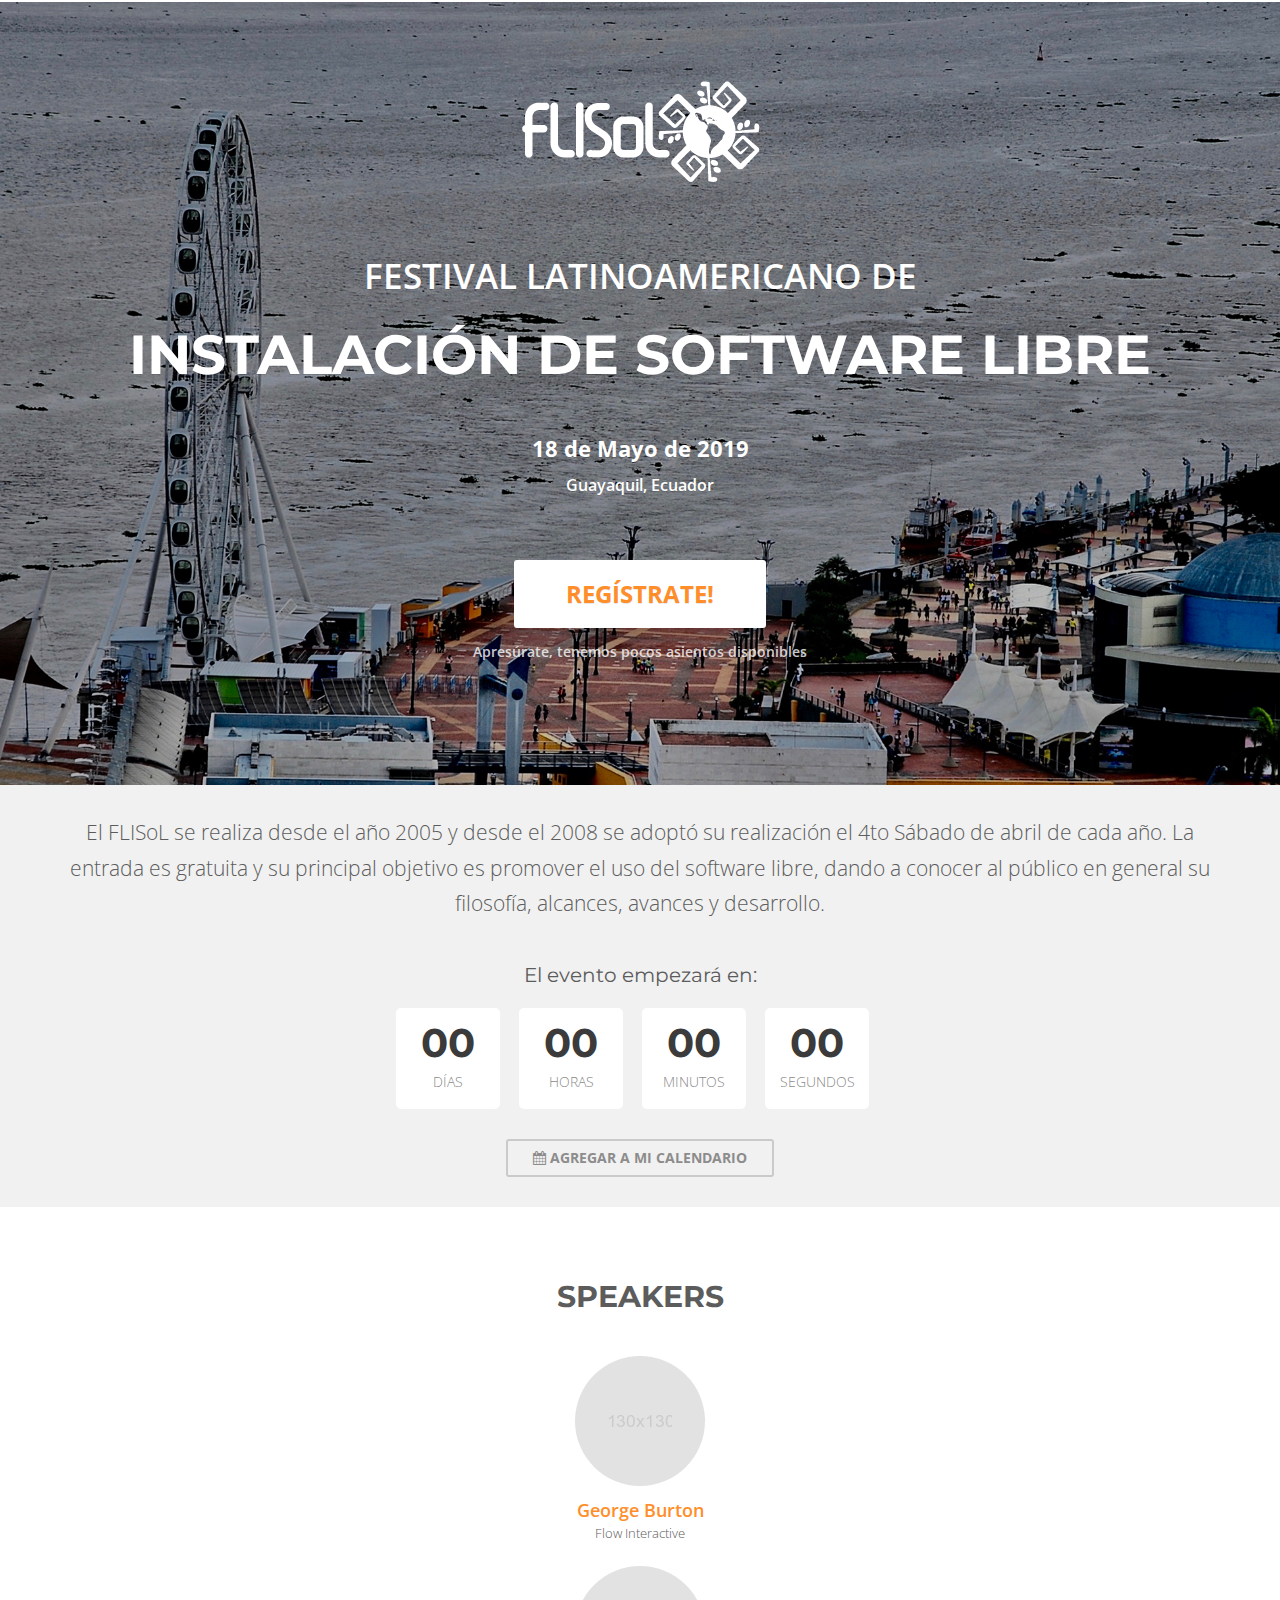
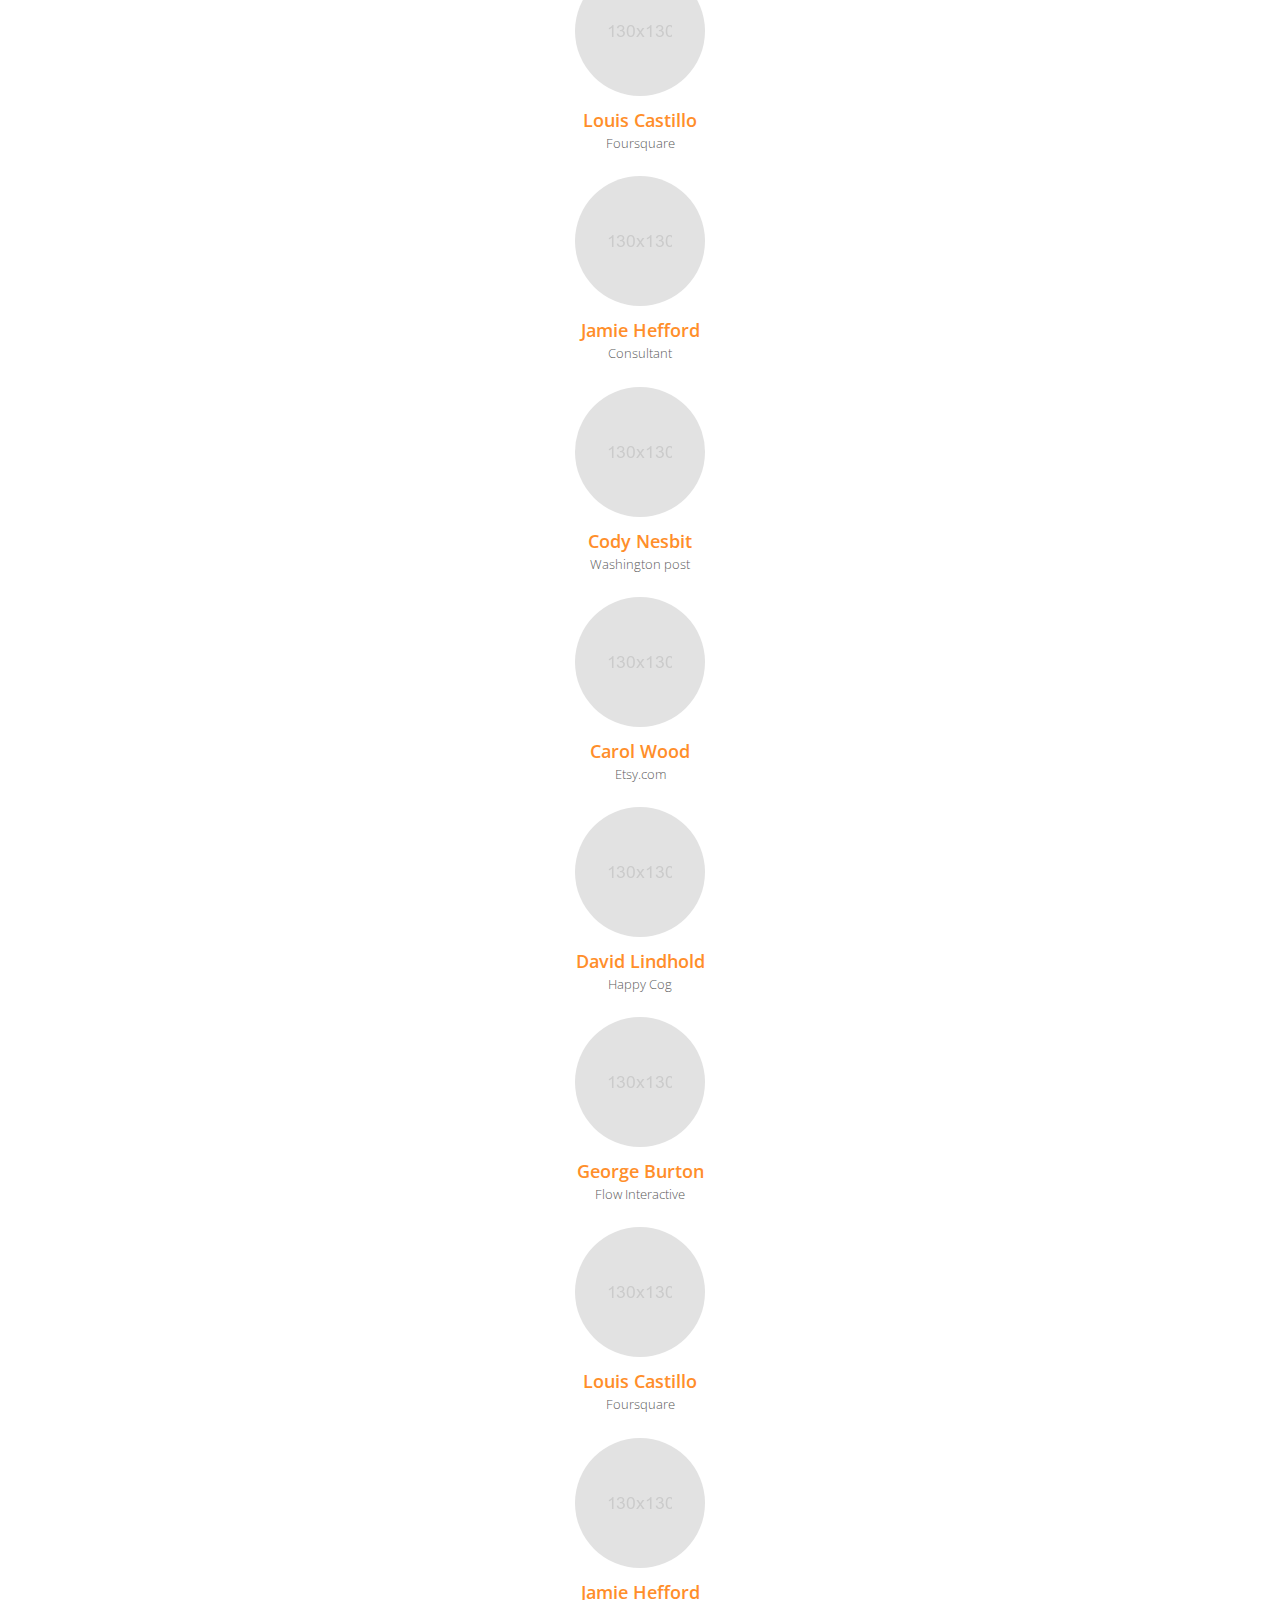
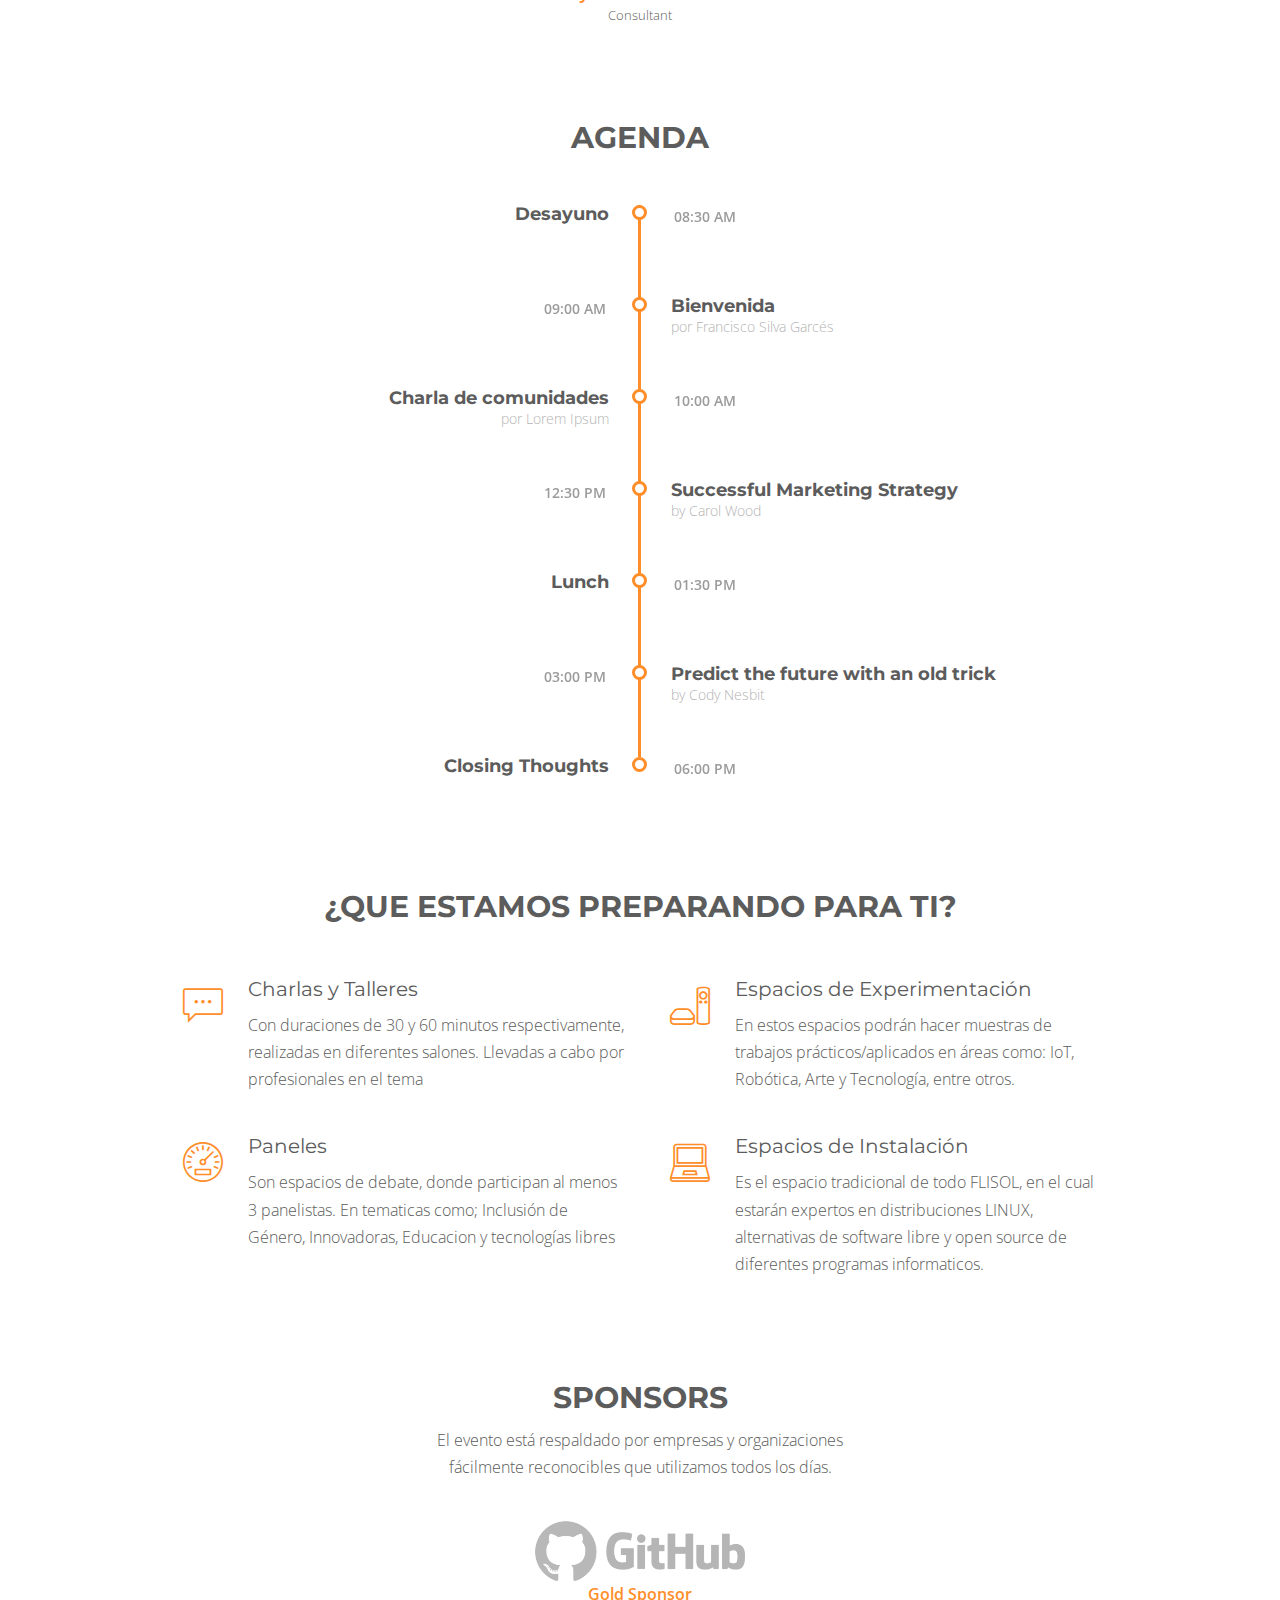
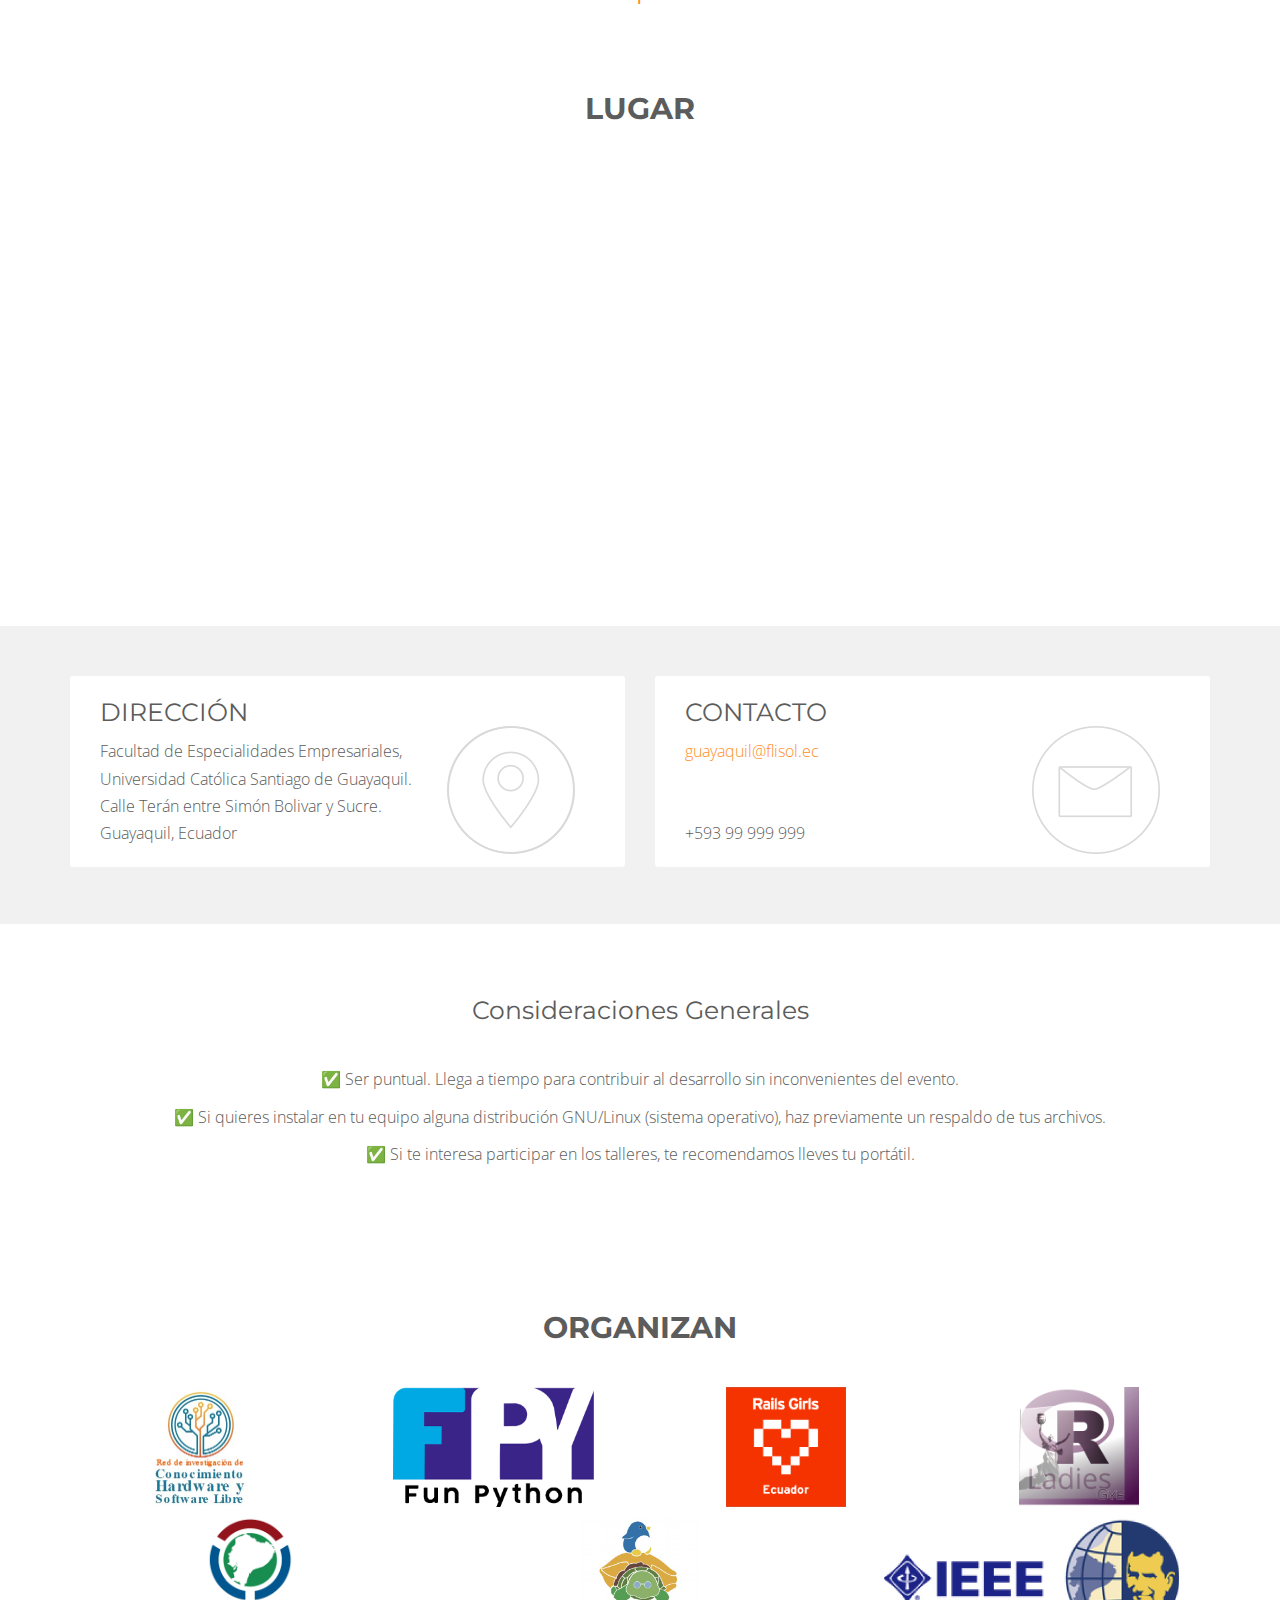
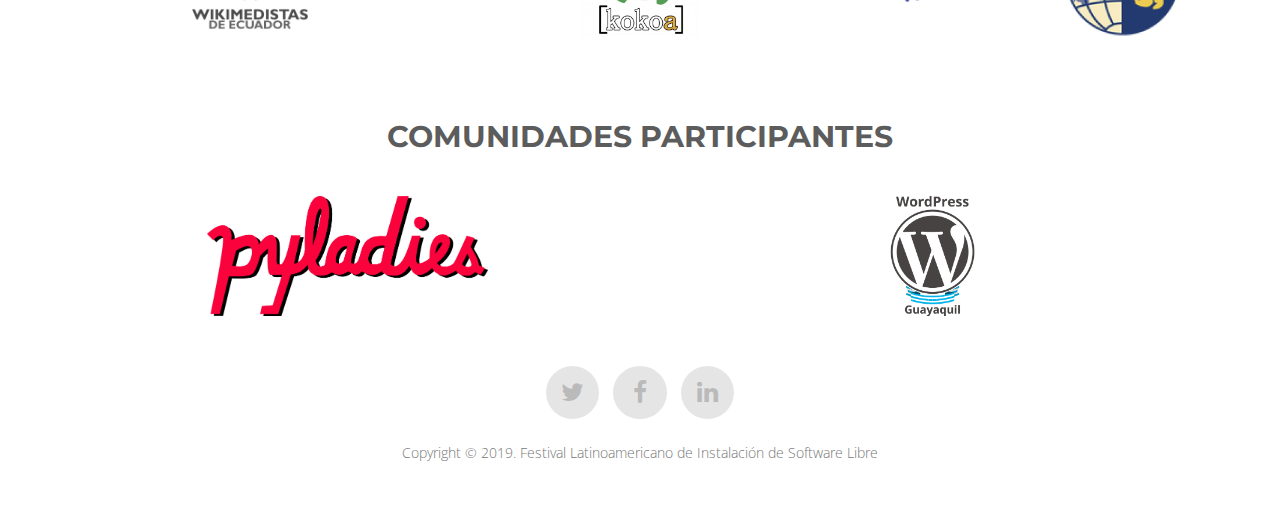
==== commit 5c2fbd85: "Info sponsors y comunidades" ====
--- a/index.html
+++ b/index.html
@@ -95,12 +95,12 @@
 
             <div class="when_where wow fadeIn" data-wow-delay="0.4s">
                 <p class="event_when">18 de Mayo de 2019</p>
-                <p class="event_where">Guayaquil, Ecuador</p>
+                <p class="fw-600">Guayaquil, Ecuador</p>
             </div>
 
             <div class="header_bottom-bg">
                 <a class="btn btn-default btn-xl wow zoomIn" data-wow-delay="0.3s" href="https://www.conocimientolibre.ec/event/flisol2019-guayaquil-2019-05-18-8/register" target="_blank">Regístrate!</a>
-                <p class="cta_urgency wow fadeIn" data-wow-delay="0.5s"><small>Apresúrate, tenemos pocos asientos disponibles</small></p>
+                <p class="cta_urgency wow fadeIn" data-wow-delay="0.5s"><small class="fw-600">Apresúrate, tenemos pocos asientos disponibles</small></p>
             </div>
 
         </div>
@@ -440,14 +440,10 @@
             </div>
 
             <div class="sponsor-slider wow bounceIn">
-                <div><img src="images/sponsor_1.png" class="img-responsive center-block" alt="sponsor"> </div>
-                <div><img src="images/sponsor_2.png" class="img-responsive center-block" alt="sponsor"> </div>
-                <div><img src="images/sponsor_3.png" class="img-responsive center-block" alt="sponsor"> </div>
-                <div><img src="images/sponsor_4.png" class="img-responsive center-block" alt="sponsor"> </div>
-                <div><img src="images/sponsor_1.png" class="img-responsive center-block" alt="sponsor"> </div>
-                <div><img src="images/sponsor_2.png" class="img-responsive center-block" alt="sponsor"> </div>
-                <div><img src="images/sponsor_3.png" class="img-responsive center-block" alt="sponsor"> </div>
-                <div><img src="images/sponsor_4.png" class="img-responsive center-block" alt="sponsor"> </div>
+                <div>
+                    <img src="images/sponsors/logo-github.png" class="img-sponsors img-responsive center-block">
+                    <p class="fw-600 color-theme text-center">Gold Sponsor</p>
+                </div>
             </div>
         </div>
         <!-- end .container -->
@@ -459,6 +455,9 @@
      ====================================== -->
 
     <div class="" id="venue">
+        <div class="section-title wow fadeInUp">
+            <h4 class="text-uppercase">Lugar</h4>
+        </div>
         <div class="">
             <iframe src="https://www.google.com/maps/embed?pb=!1m14!1m8!1m3!1d7973.852939798421!2d-79.90799702157176!3d-2.181600476683465!3m2!1i1024!2i768!4f13.1!3m3!1m2!1s0x0%3A0x173636d8f79dec15!2sUniversidad+Cat%C3%B3lica+de+Santiago+de+Guayaquil!5e0!3m2!1ses!2sec!4v1552851689782" width="100%" height="450" frameborder="0" style="border:0" allowfullscreen></iframe>
         </div>
@@ -490,6 +489,7 @@
                         <h5 class="text-uppercase">Contacto</h5>
                         <p><a href="mailto:guayaquil@flisol.ec">guayaquil@flisol.ec</a>
                             <br>
+                            <br>
                             <br> +593 99 999 999
                         </p>
                     </div>
@@ -520,47 +520,52 @@
         </div>
     </section>
 
-    <section class="footer-action">
-
-        <div class="container">
-
-            <h4 class="headline-support wow fadeInDown">Convocatoria</h4>
-            <h2 class="headline wow fadeInDown" data-wow-delay="0.1s">Para participar en el FLISoL2019 #Ecuador</h2>
-
-            <div class="footer_bottom-bg">
-                <a class="btn btn-success btn-xl wow zoomIn text-uppercase" data-wow-delay="0.3s" href="https://www.conocimientolibre.ec/survey/start/convocatoria-para-participar-en-el-flisol2019-ecuador-10" target="_blank">Postula</a>
-            </div>
-
-        </div>
-
-    </section>
-    <!-- end section.footer-action -->
-
-
     <section class="">
-
         <div class="container">
             <div class="section-title wow fadeInUp">
-                <h4>Comunidades</h4>
-            </div>
-
-            <div class="row wow bounceIn">
-                <div class="col-md-2">
+                <h4  class="text-uppercase">Organizan</h4>
+            </div>
+
+            <div class="row row-v-center wow bounceIn">
+                <div class="col-md-3">
+                    <img src="images/comunidades/rich.png" class="img-comunidades img-responsive center-block mb-3">
+                </div>
+                <div class="col-md-3">
                     <img src="images/comunidades/FunPython_logo.png" class="img-comunidades img-responsive center-block mb-3">
                 </div>
-                <div class="col-md-2">
-                    <img src="images/comunidades/rich.png" class="img-comunidades img-responsive center-block mb-3">
-                </div>
-                <div class="col-md-2">
+                <div class="col-md-3">
                     <img src="images/comunidades/Rails-logo.png" class="img-comunidades img-responsive center-block mb-3">
                 </div>
-                <div class="col-md-2">
+                <div class="col-md-3">
+                    <img src="images/comunidades/rladies-2.jpg" class="img-comunidades img-responsive center-block mb-3">
+                </div>
+            </div>
+            <div class="row row-v-center wow bounceIn">
+                <div class="col-md-4">
+                    <img src="images/comunidades/wikimedistas-de-Ecuador.png" class="img-comunidades img-responsive center-block mb-3">
+                </div>
+                <div class="col-md-4">
                     <img src="images/comunidades/kokoa_logo.jpg" class="img-comunidades img-responsive center-block mb-3">
                 </div>
-                <div class="col-md-2">
-                    <img src="images/comunidades/wikimedistas-de-Ecuador.png" class="img-comunidades img-responsive center-block mb-3">
-                </div>
-                <div class="col-md-2">
+                <div class="col-md-4">
+                    <img src="images/comunidades/logo-ieee-ups.png" class="img-comunidades img-responsive center-block mb-3">
+                </div>
+            </div>
+        </div>
+        <!-- end .container -->
+    </section>
+
+<section class="">
+        <div class="container">
+            <div class="section-title wow fadeInUp">
+                <h4 class="text-uppercase">Comunidades Participantes</h4>
+            </div>
+
+            <div class="row row-v-center wow bounceIn">
+                <div class="col-md-6">
+                    <img src="images/comunidades/pyladies-logo.png" class="img-comunidades img-responsive center-block mb-3">
+                </div>
+                <div class="col-md-6">
                     <img src="images/comunidades/wpguayaquil.png" class="img-comunidades img-responsive center-block mb-3">
                 </div>
 
@@ -568,7 +573,6 @@
         </div>
         <!-- end .container -->
     </section>
-
     <footer>
 
         <div class="social-icons">
--- a/css/style.css
+++ b/css/style.css
@@ -1,14 +1,4 @@
 /*
-
-Style   : Event CSS
-Version : 1.0
-Author  : Surjith S M
-URI     : http://themeforest.net/user/surjithctly
-
-Copyright © All rights Reserved
-Surjith S M / @surjithctly
-
-
 TABLE OF CONTENTS 
 ---------------------------------------------------
 
@@ -654,7 +644,7 @@
 
 .cta_urgency {
     padding: 10px 0;
-    color: rgba(255, 255, 255, 0.7);
+    color: rgba(255, 255, 255, 0.8);
 }
 /* 
  Sub page
@@ -669,7 +659,7 @@
 
 .header small,
 .sub-header small {
-    color: rgba(255, 255, 255, 0.7);
+    color: rgba(255, 255, 255, 0.8);
 }
 
 @media (max-width: 767px) {
@@ -2097,8 +2087,16 @@
 .mb-3 {
     margin-bottom: 1rem;
 }
-
 .img-comunidades {
-    /*width: 100px;*/
-    max-height: 140px;
-}+    max-height: 120px;
+}
+.img-sponsors {
+    max-height: 60px;
+}
+.fw-600 {
+    font-weight: 600;
+}
+.row-v-center {
+    display: flex;
+    align-items: center;
+}
--- a/css/themes/orange.css
+++ b/css/themes/orange.css
@@ -15,6 +15,12 @@
    THEME SPECIFIC STYLES : VISUAL STYLES ONLY
    ================================================ */
 /*White bg*/
+.color-theme {
+  color: #ff8e2a;
+}
+.bg-theme {
+  color: #ff8e2a;
+}
 
 body,
 .pace .pace-progress {
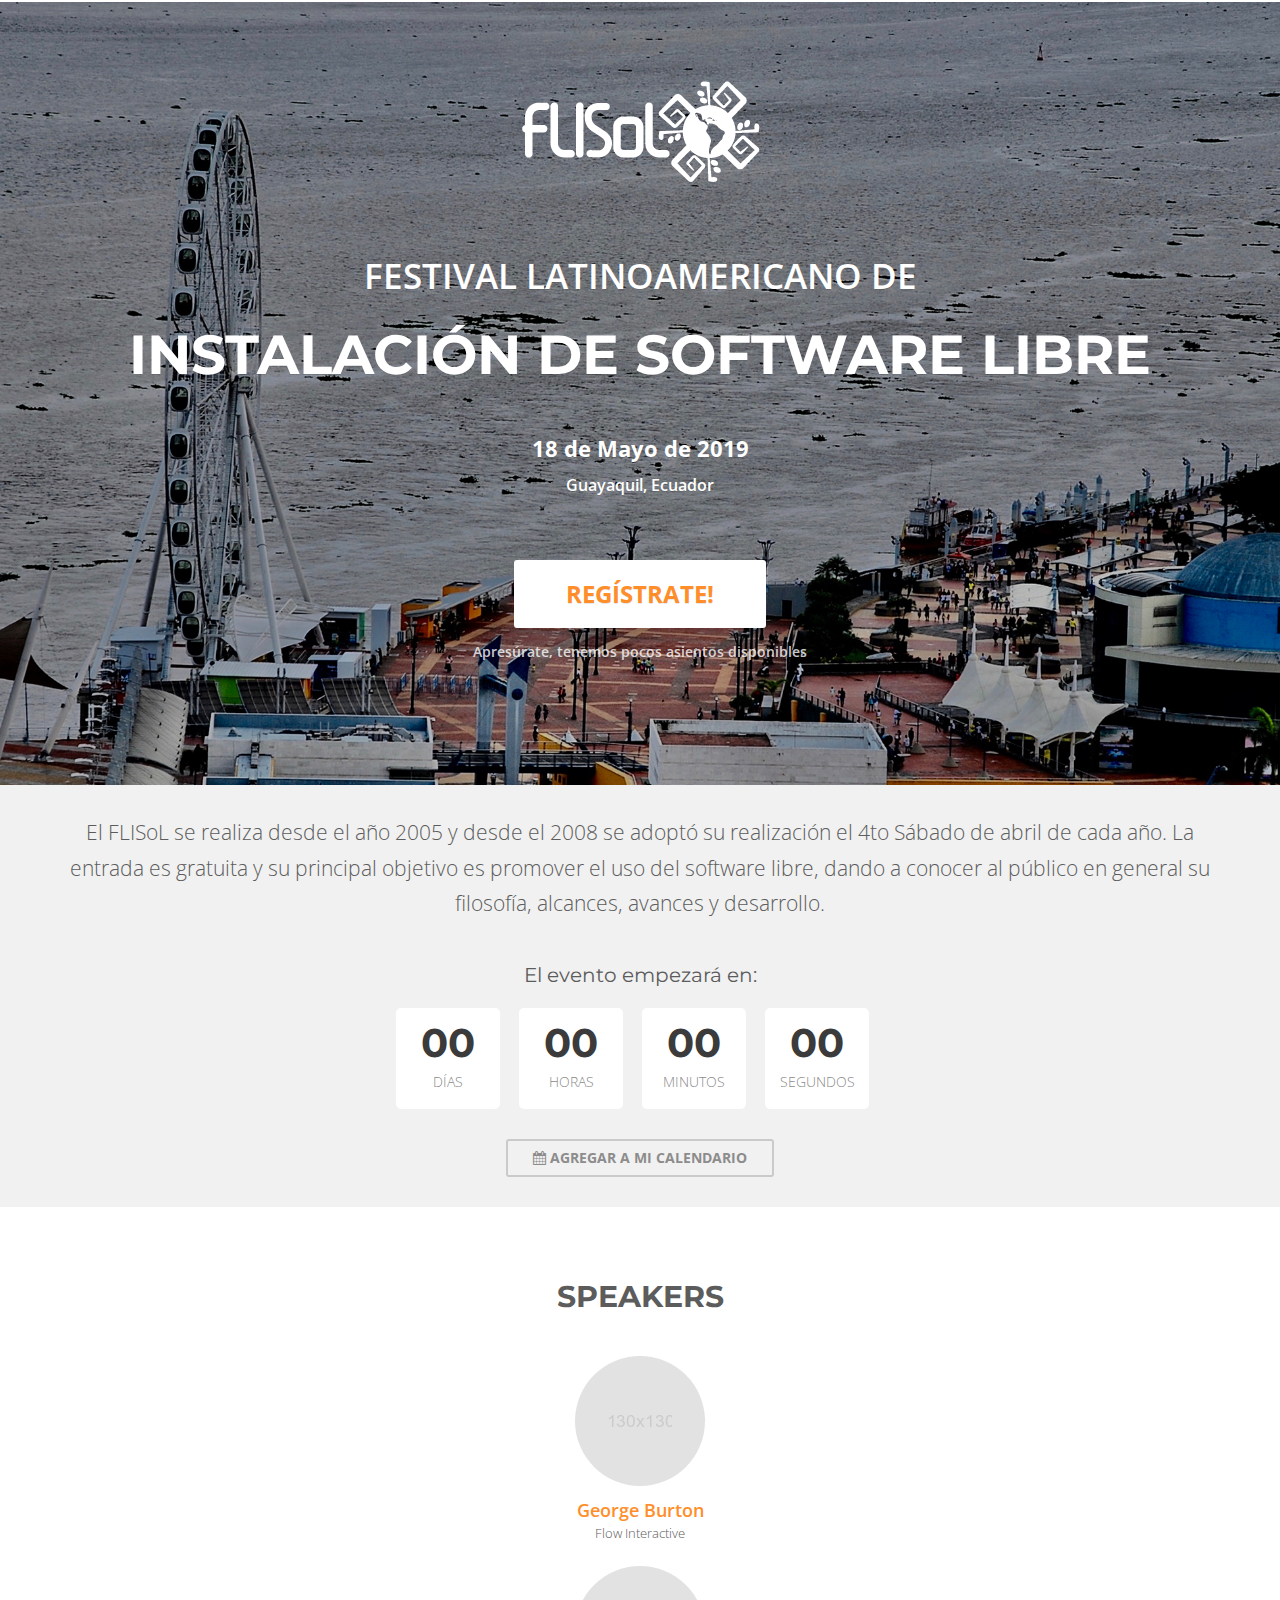
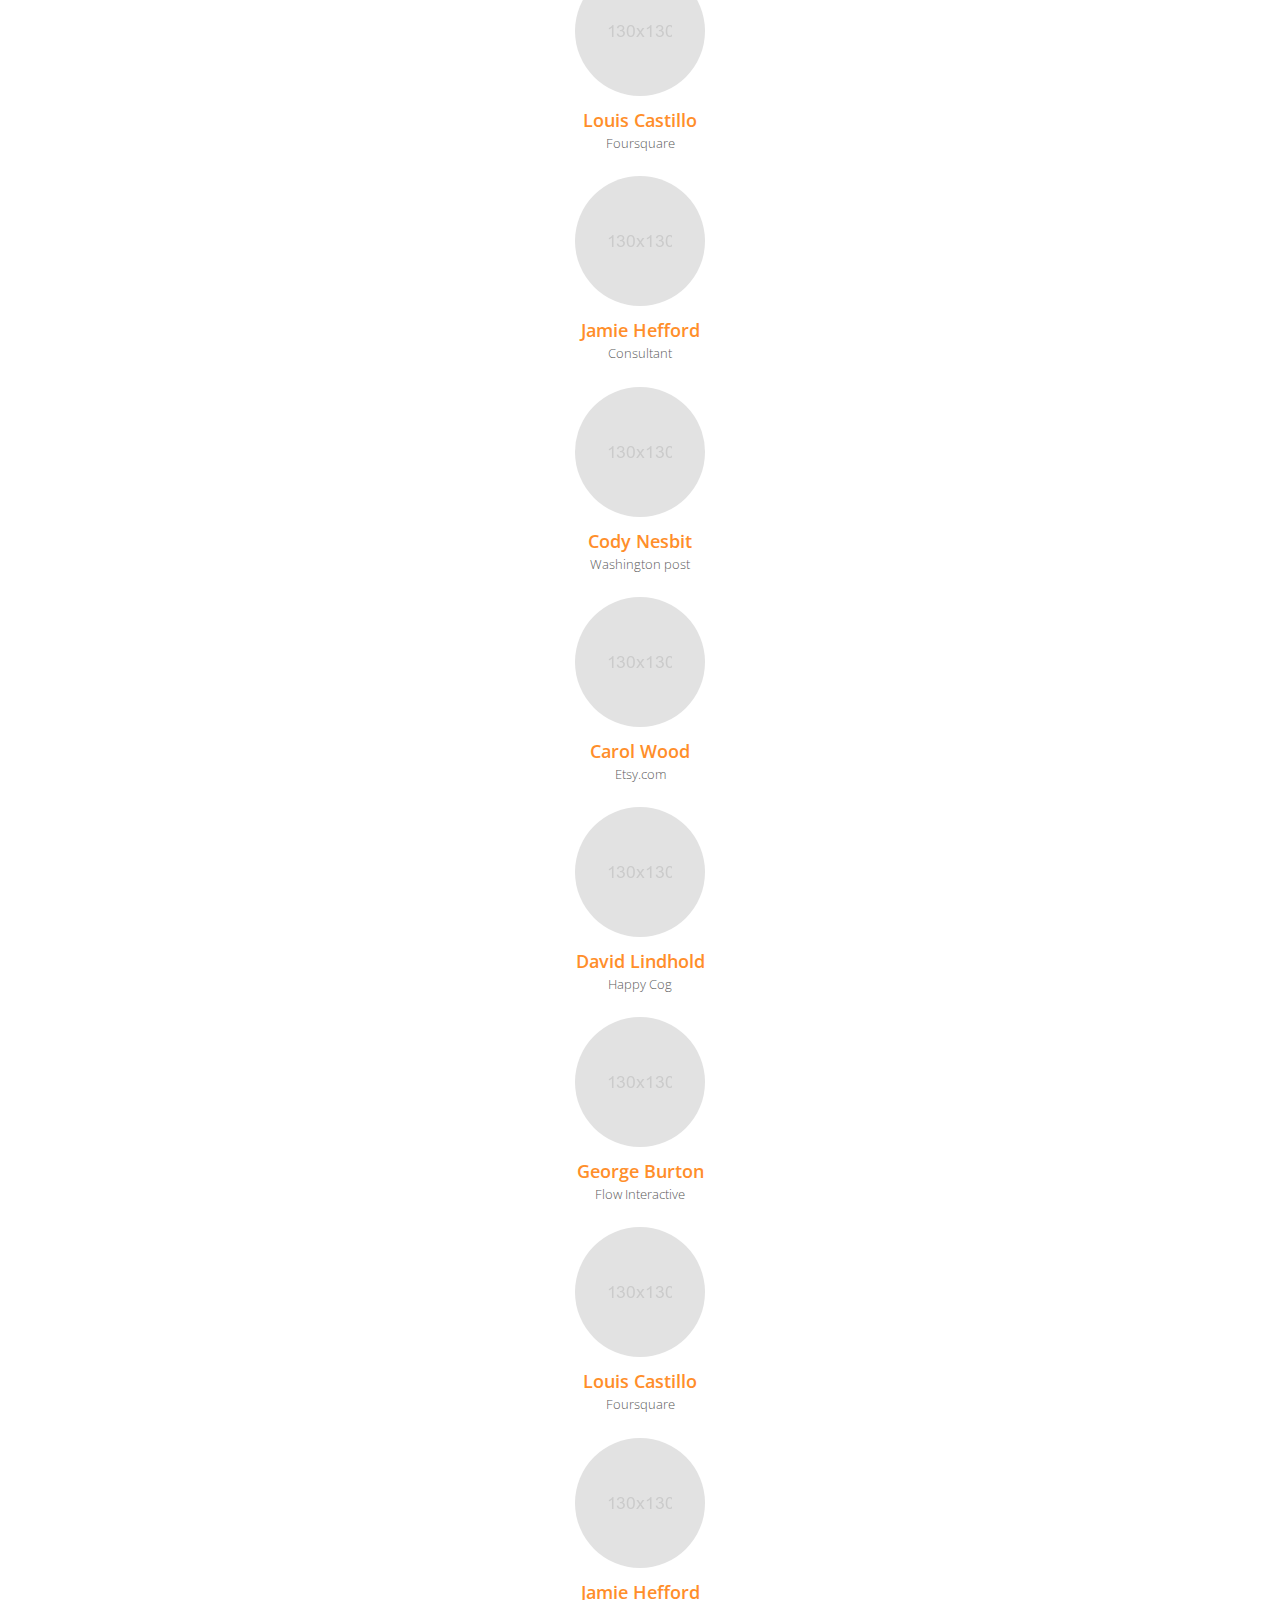
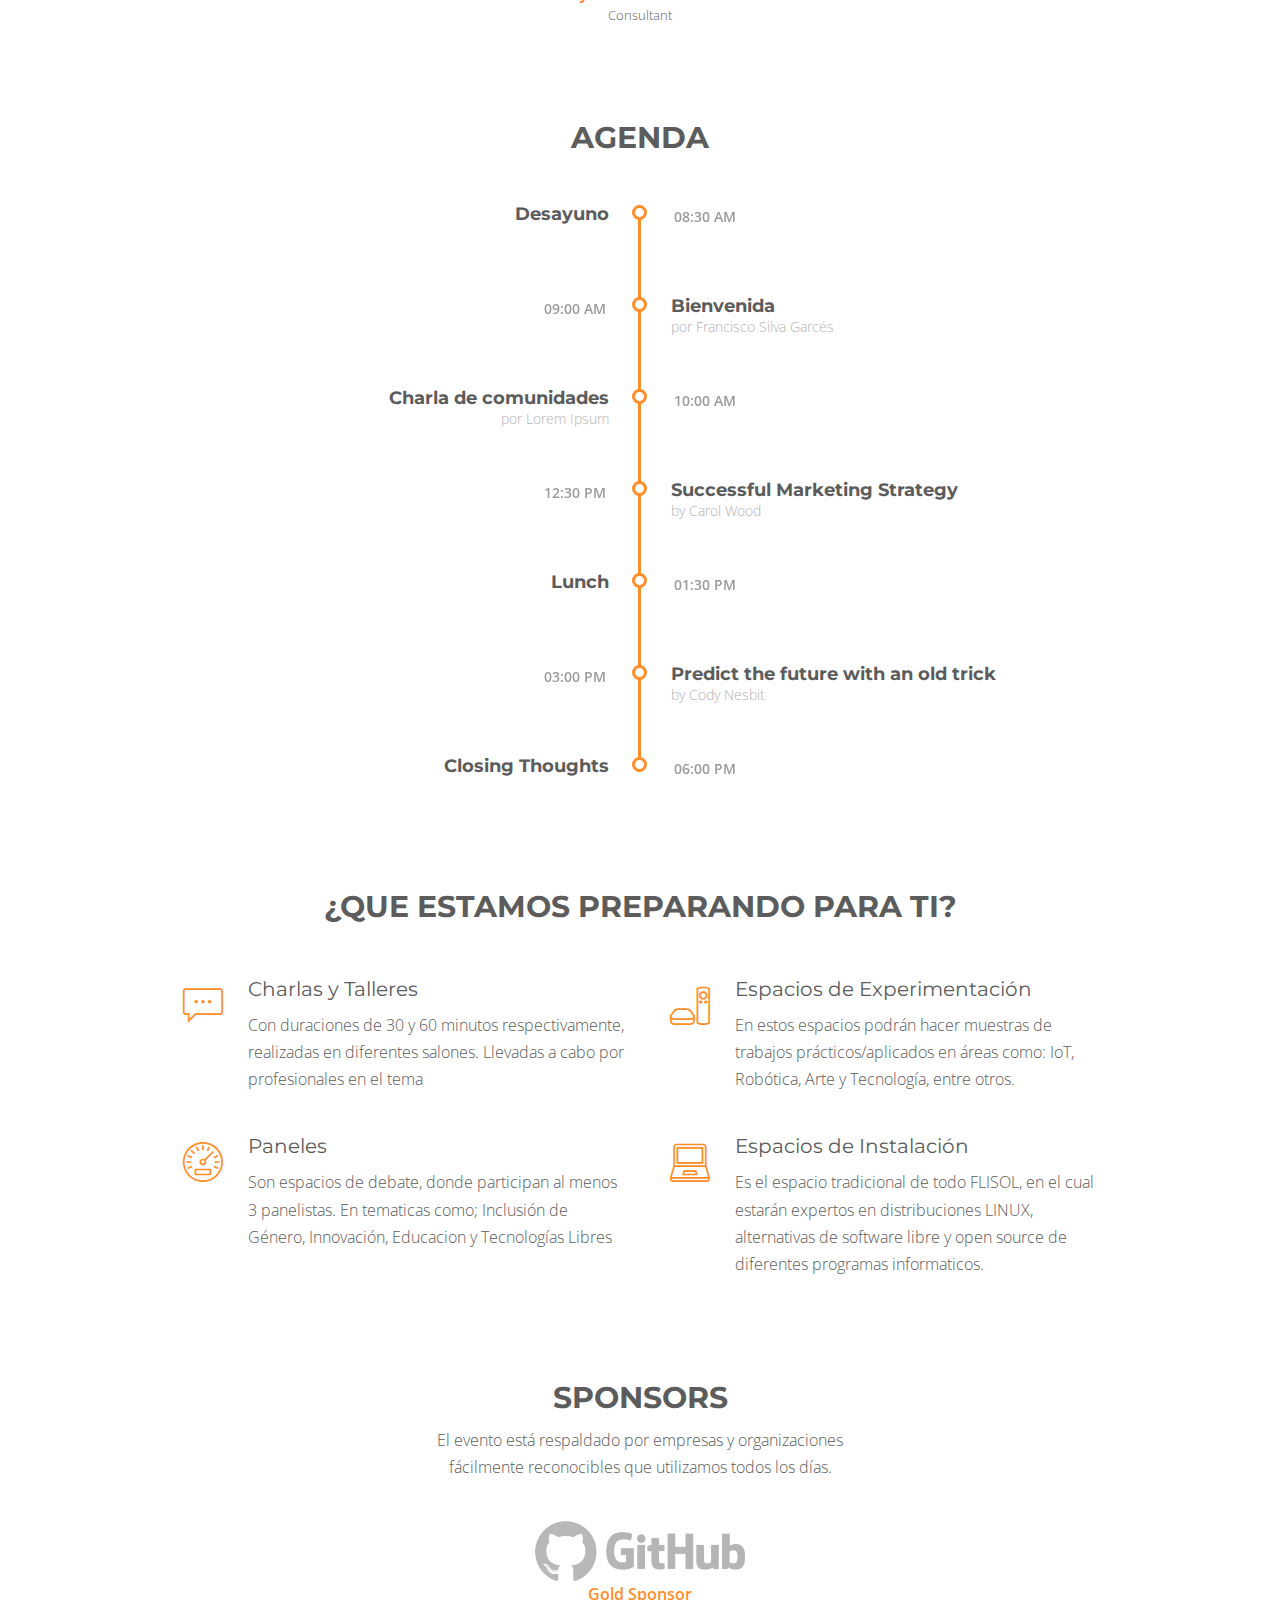
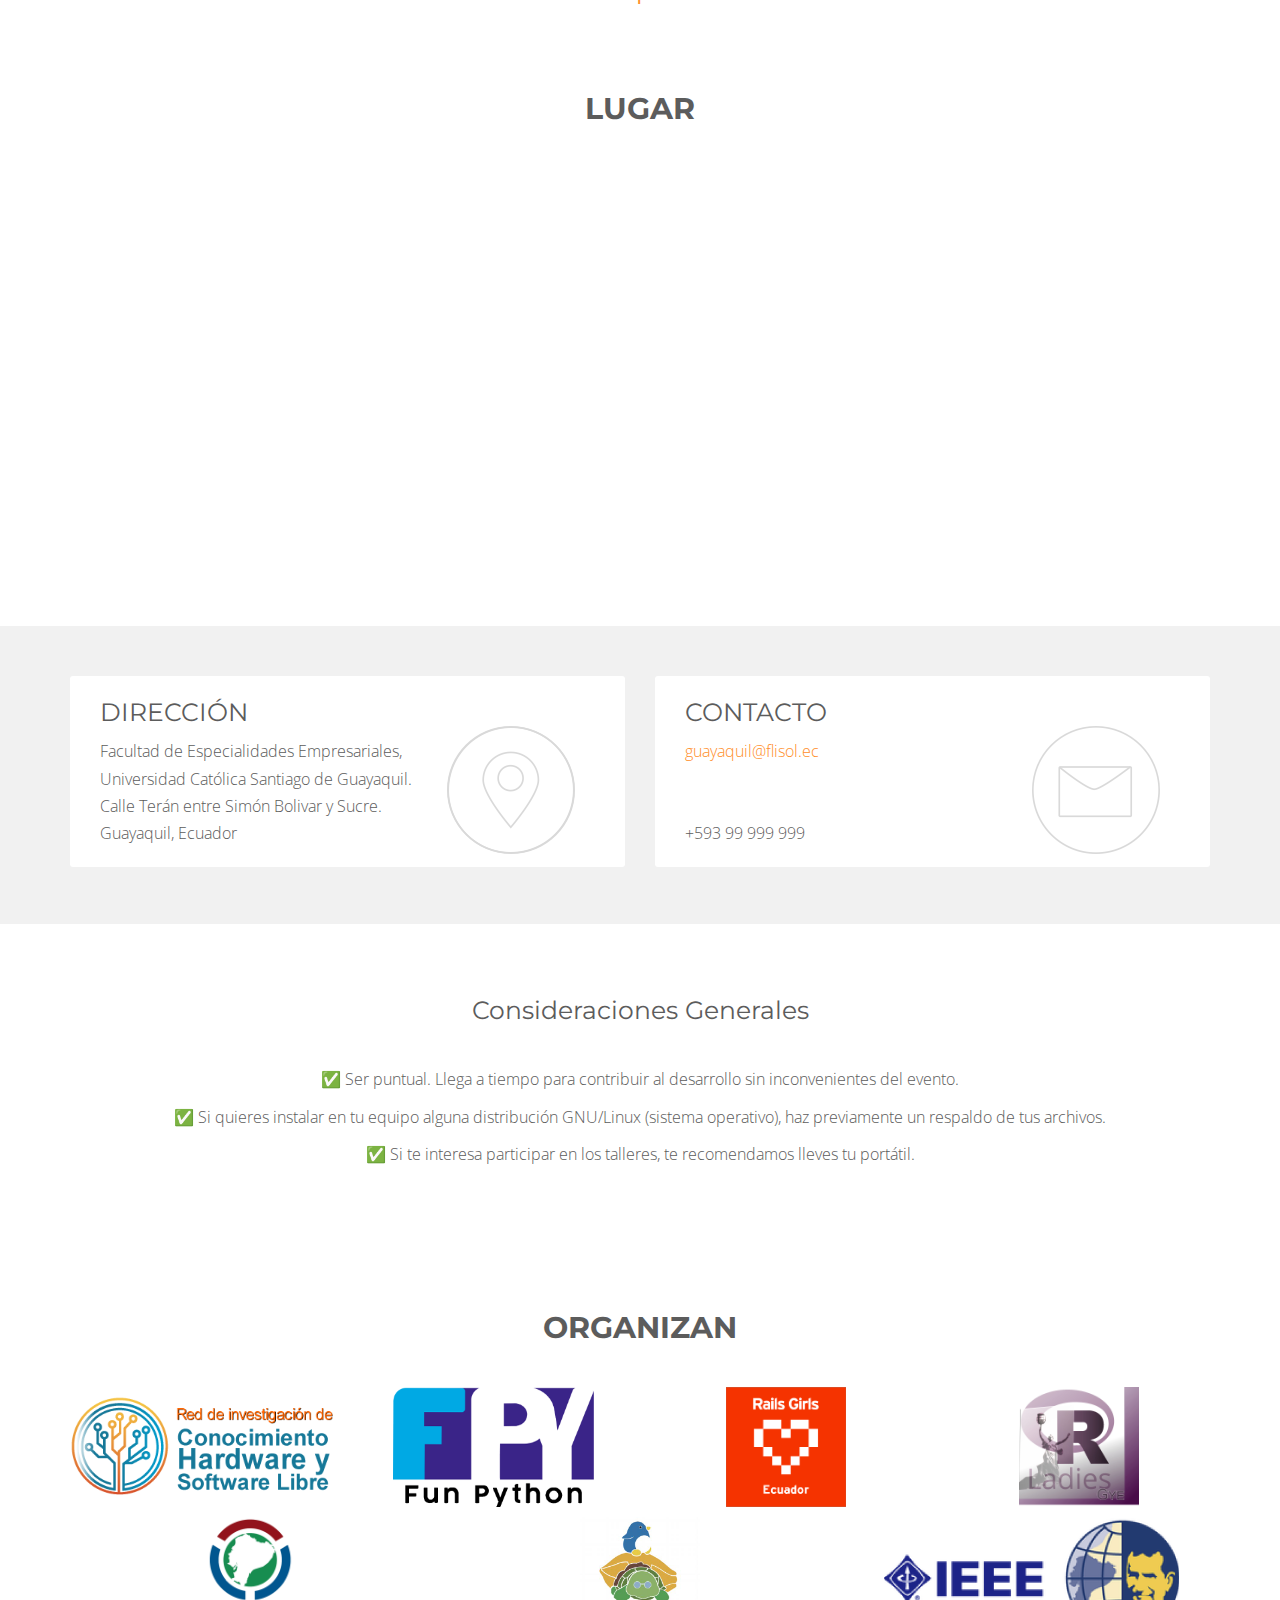
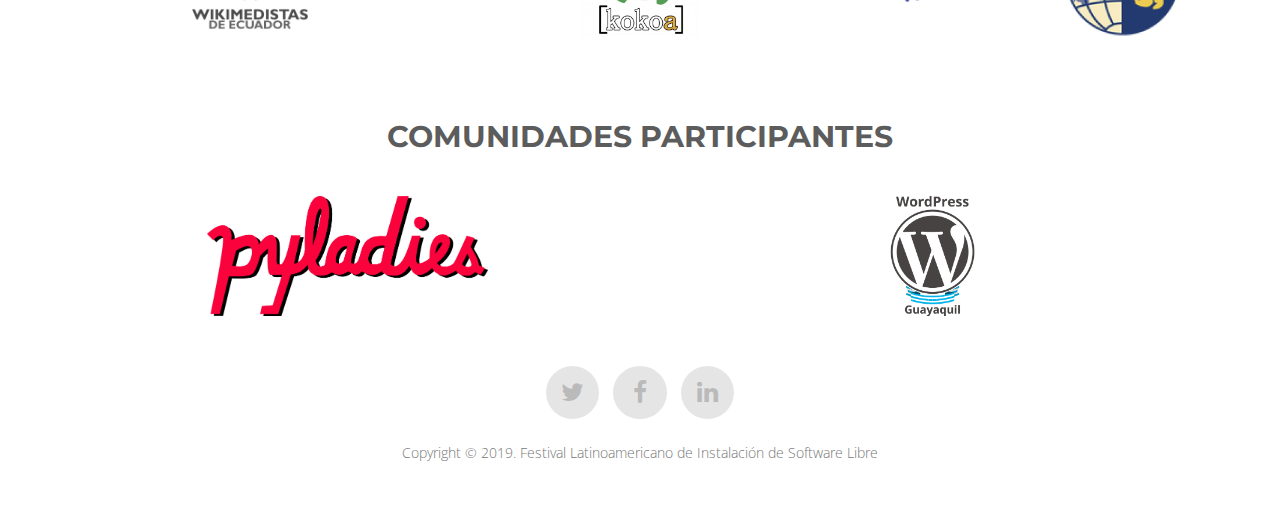
==== commit e3439ed1: "Update index.html" ====
--- a/index.html
+++ b/index.html
@@ -408,7 +408,7 @@
                             <div class="benefit-item wow fadeInLeft">
                                 <div class="benefit-icon"> <i class="icon icon-dashboard-speed-streamline"> </i></div>
                                 <h6 class="benefit-title">Paneles</h6>
-                                <p>Son espacios de debate, donde participan al menos 3 panelistas. En tematicas como; Inclusión de Género, Innovadoras, Educacion y tecnologías libres</p>
+                                <p>Son espacios de debate, donde participan al menos 3 panelistas. En tematicas como; Inclusión de Género, Innovación, Educacion y Tecnologías Libres</p>
                             </div>
                         </div>
                         <div class="col-sm-6">
